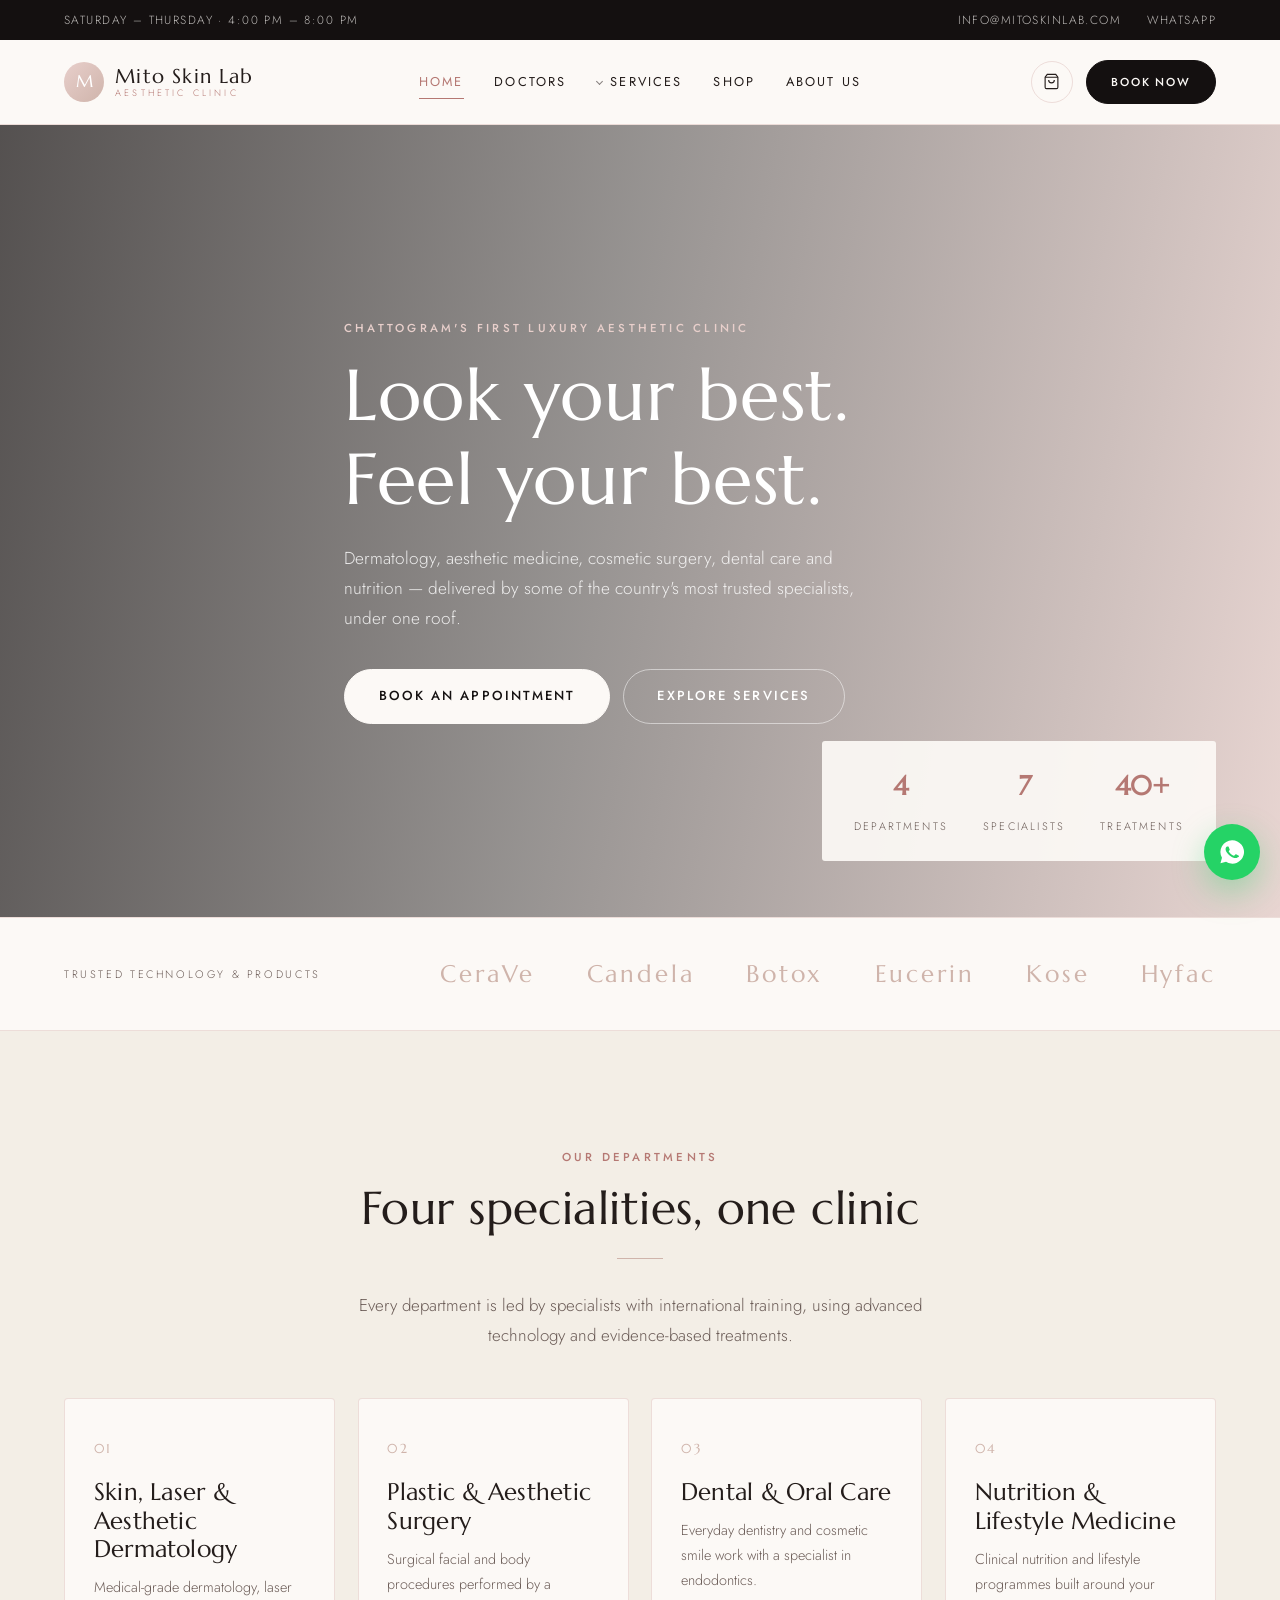
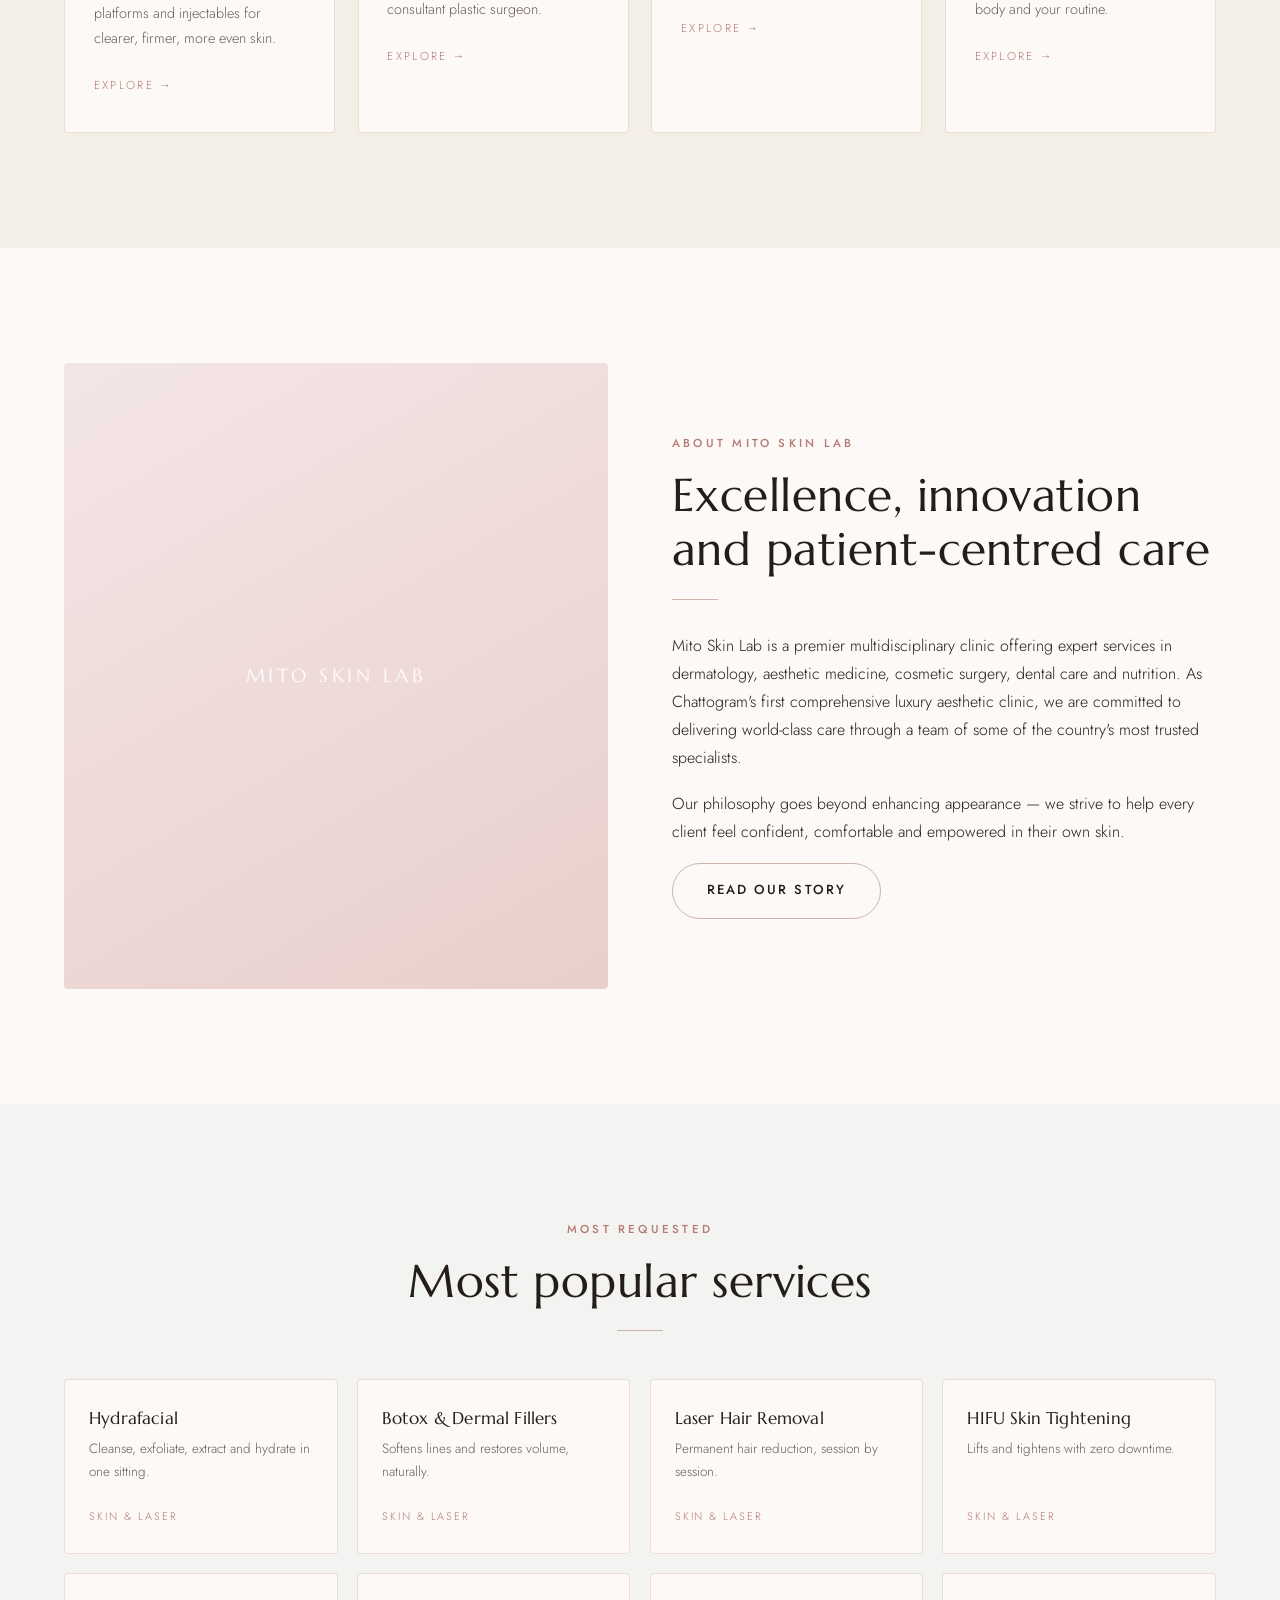
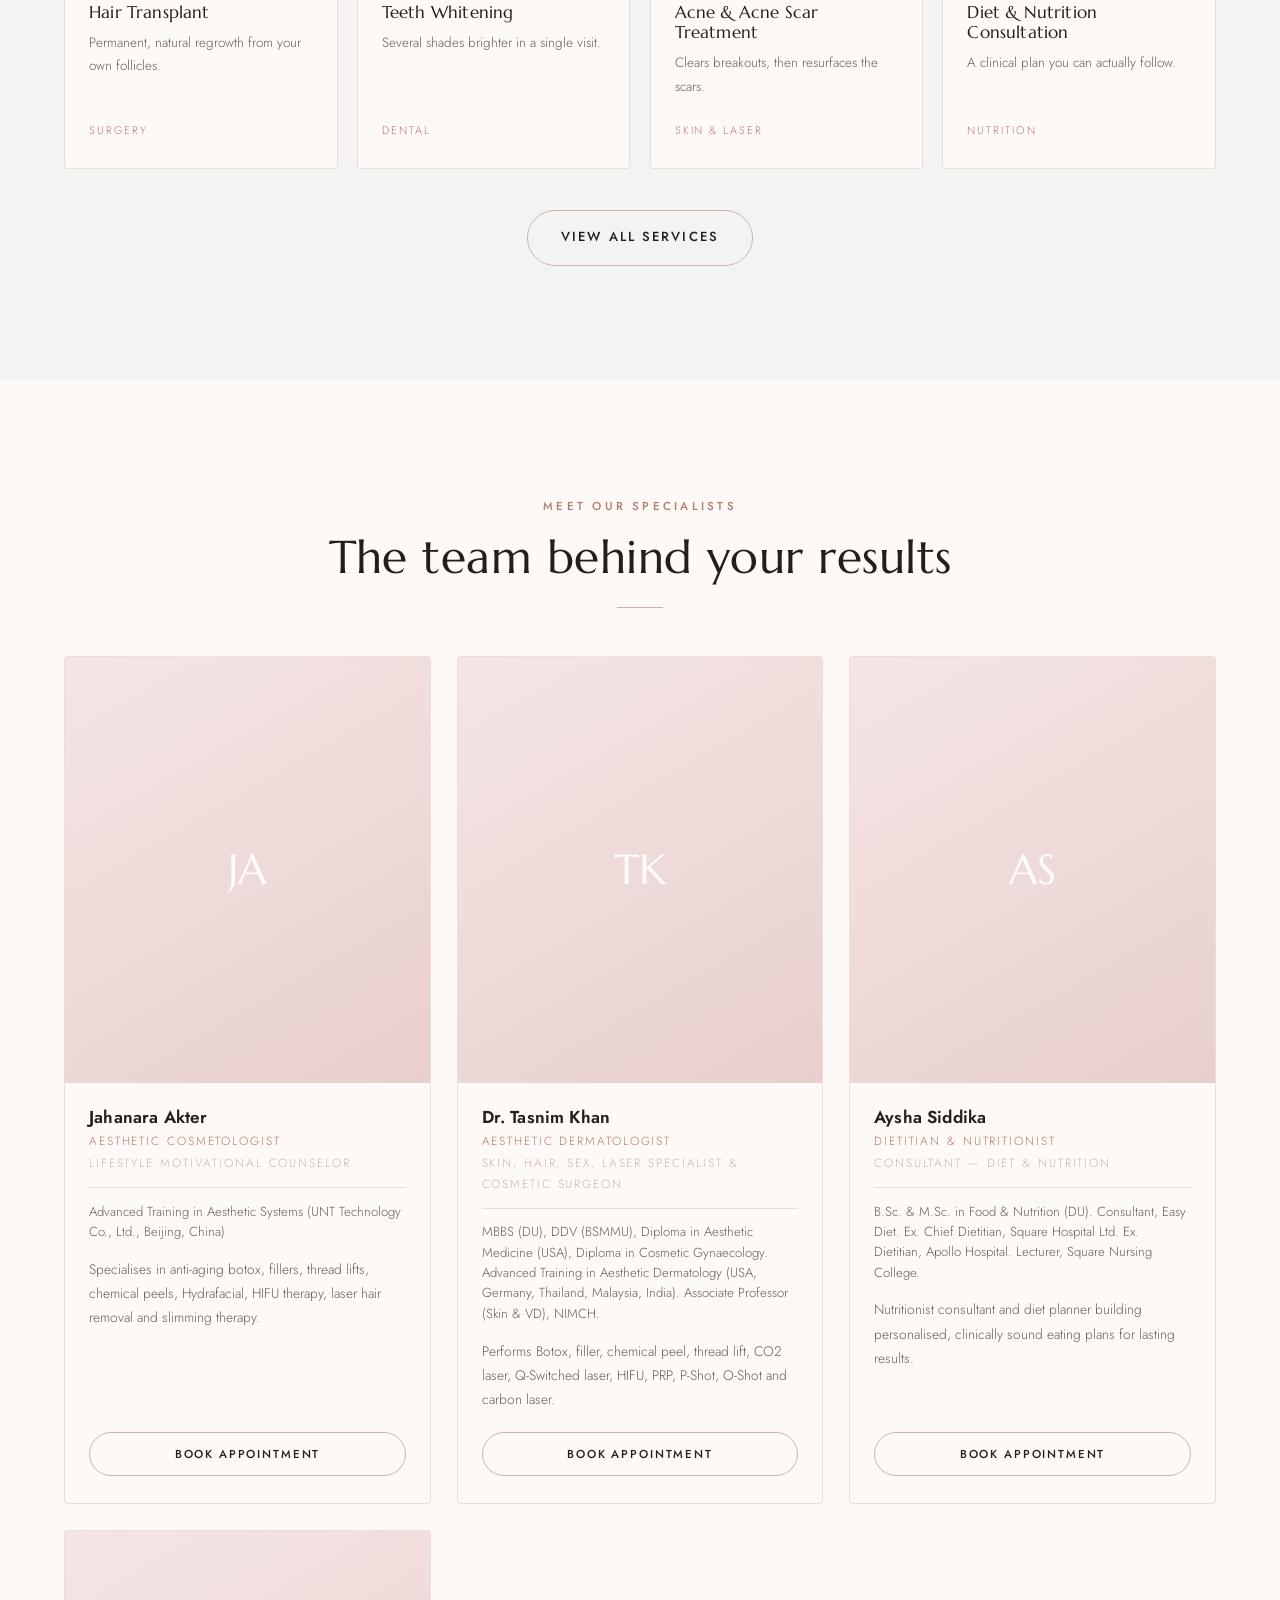
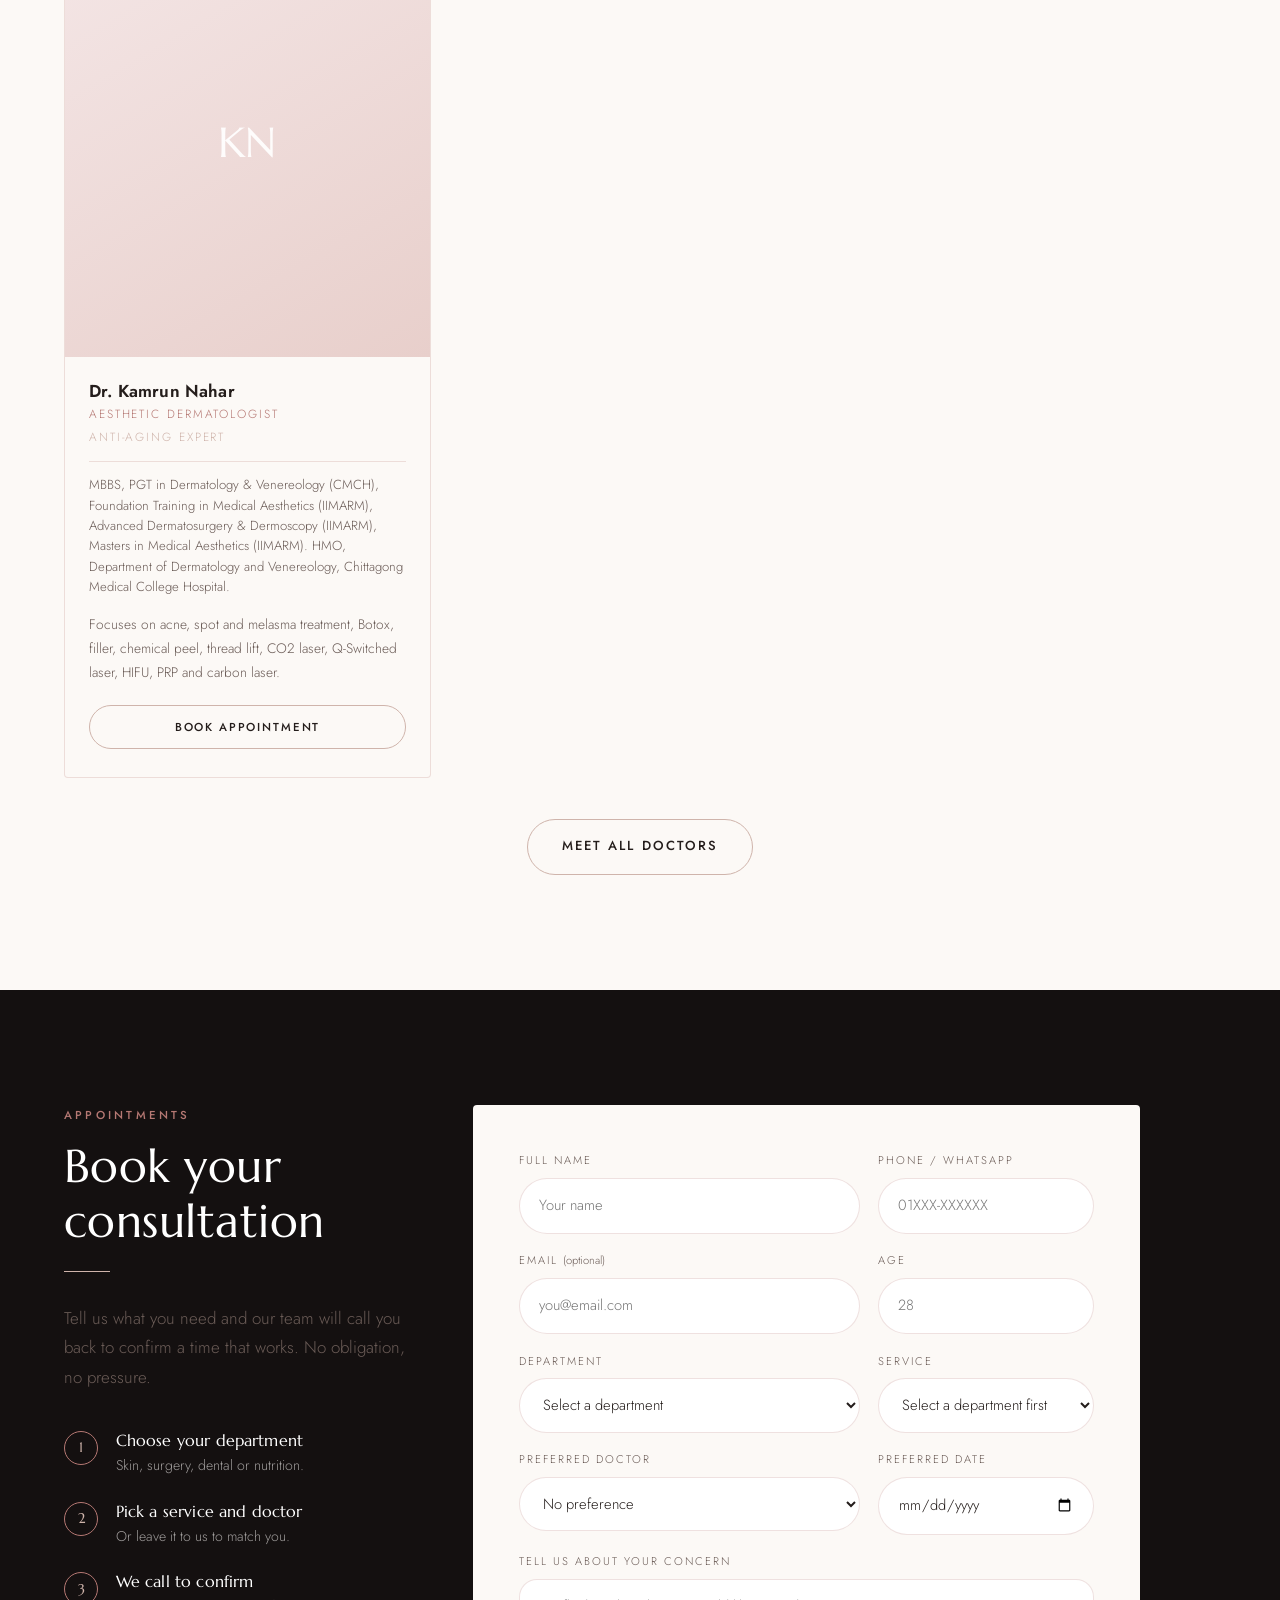
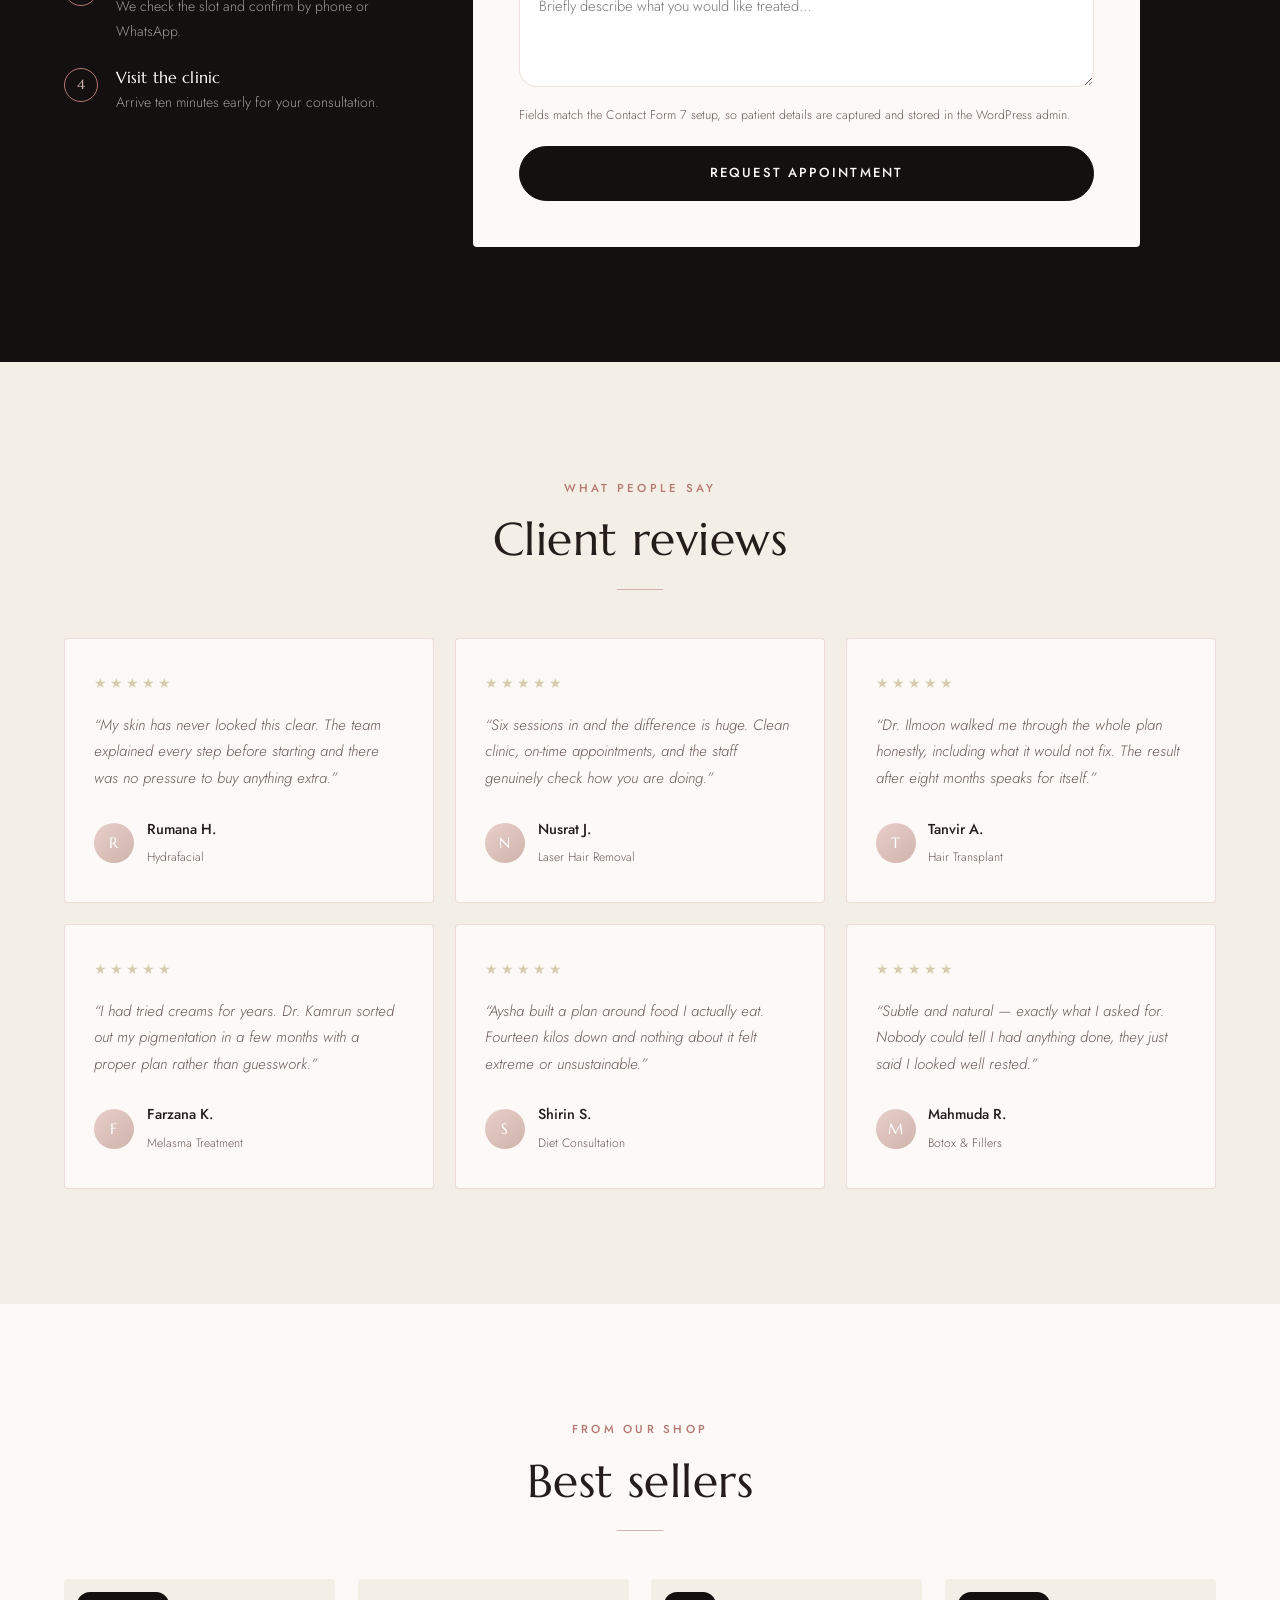
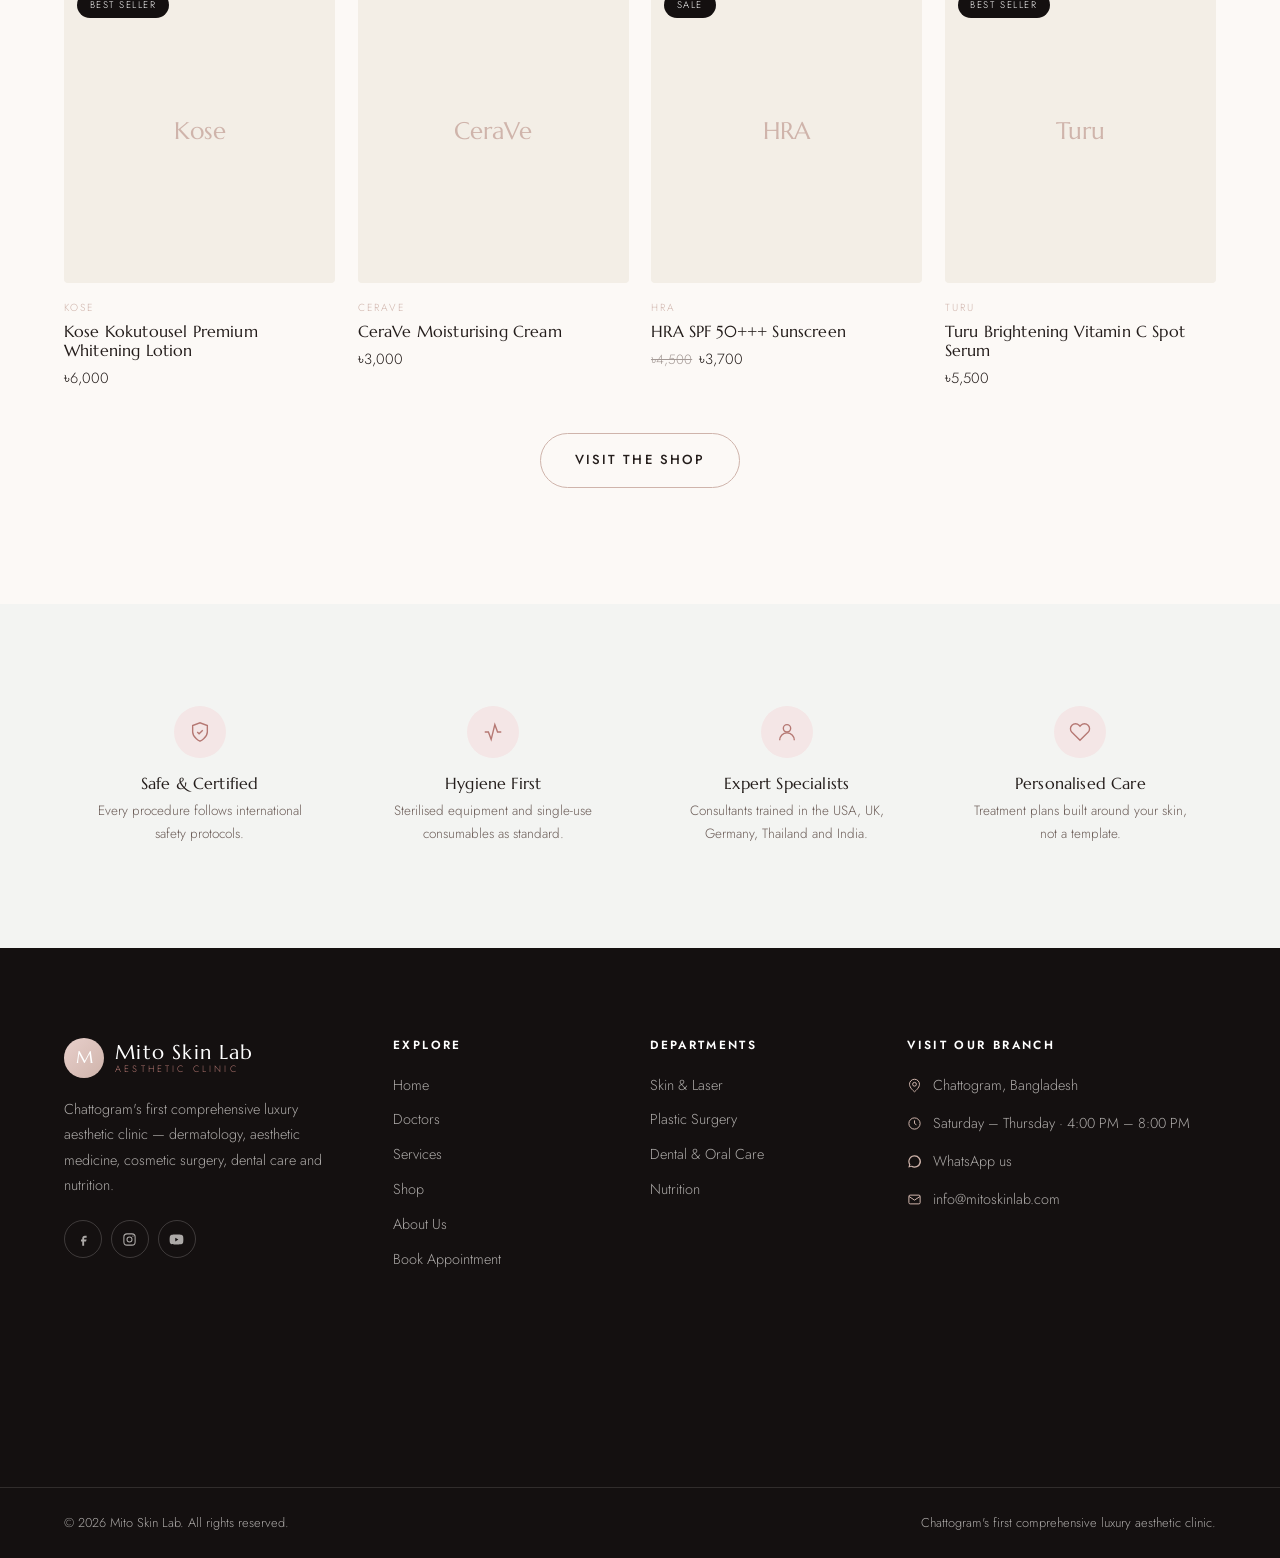
==== site/index.html @ efa404e9 "Initial commit: Mito Skin Lab project docs and front-end rebuild Client planning docs (design brief," ====
<!DOCTYPE html>
<html lang="en">
<head>
<meta charset="utf-8">
<meta name="viewport" content="width=device-width, initial-scale=1">
<title>Mito Skin Lab — Chattogram's First Luxury Aesthetic Clinic</title>
<meta name="description" content="Mito Skin Lab is Chattogram's first comprehensive luxury aesthetic clinic — dermatology, aesthetic medicine, cosmetic surgery, dental care and nutrition under one roof.">
<link rel="stylesheet" href="css/mito.css">
</head>
<body>

<!-- ===================== TOP BAR ===================== -->
<div class="topbar">
  <div class="wrap">
    <span data-hours>Saturday – Thursday · 4:00 PM – 8:00 PM</span>
    <div class="topbar__set">
      <a href="#" data-email>info@mitoskinlab.com</a>
      <a href="#" data-wa>WhatsApp</a>
    </div>
  </div>
</div>

<!-- ===================== HEADER =====================
     Feedback 4: centered menu, exactly 5 items,
     Home · Doctors · Services · Shop · About Us
================================================== -->
<header class="header">
  <div class="wrap header__inner">
    <a class="brand" href="index.html">
      <span class="brand__mark">M</span>
      <span class="brand__name">Mito Skin Lab<span class="brand__sub">Aesthetic Clinic</span></span>
    </a>

    <nav class="nav">
      <ul class="nav__list">
        <li class="nav__item nav__item--active"><a class="nav__link" href="index.html">Home</a></li>
        <li class="nav__item"><a class="nav__link" href="doctors.html">Doctors</a></li>
        <li class="nav__item nav__item--has-menu">
          <a class="nav__link" href="services.html">Services</a>
          <!-- Feedback 4: hover dropdown showing the 4 departments -->
          <div class="dropdown">
            <a href="services.html#skin">Skin, Laser &amp; Aesthetic Dermatology</a>
            <a href="services.html#surgery">Plastic &amp; Aesthetic Surgery</a>
            <a href="services.html#dental">Dental &amp; Oral Care</a>
            <a href="services.html#nutrition">Nutrition &amp; Lifestyle Medicine</a>
          </div>
        </li>
        <li class="nav__item"><a class="nav__link" href="shop.html">Shop</a></li>
        <li class="nav__item"><a class="nav__link" href="about.html">About Us</a></li>
      </ul>
    </nav>

    <div class="header__actions">
      <a class="icon-btn" href="shop.html" aria-label="Shop">
        <svg viewBox="0 0 24 24" fill="none" stroke="currentColor" stroke-width="1.6"><path d="M6 2 3 6v14a2 2 0 0 0 2 2h14a2 2 0 0 0 2-2V6l-3-4z"/><path d="M3 6h18M16 10a4 4 0 0 1-8 0"/></svg>
        <span class="icon-btn__count" data-cart-count style="display:none">0</span>
      </a>
      <a class="btn btn--sm header__cta" href="booking.html">Book Now</a>
      <button class="icon-btn burger" data-nav-open aria-label="Open menu">
        <svg viewBox="0 0 24 24" fill="none" stroke="currentColor" stroke-width="1.6"><path d="M3 6h18M3 12h18M3 18h18"/></svg>
      </button>
    </div>
  </div>
</header>

<!-- ===================== MOBILE NAV ===================== -->
<div class="mobile-nav" id="mobileNav" data-open="false">
  <div class="mobile-nav__head">
    <a class="brand" href="index.html"><span class="brand__mark">M</span><span class="brand__name">Mito Skin Lab</span></a>
    <button class="icon-btn" data-nav-close aria-label="Close menu">
      <svg viewBox="0 0 24 24" fill="none" stroke="currentColor" stroke-width="1.6"><path d="M18 6 6 18M6 6l12 12"/></svg>
    </button>
  </div>
  <ul class="mobile-nav__list">
    <li><a href="index.html">Home</a></li>
    <li><a href="doctors.html">Doctors</a></li>
    <li>
      <button class="mobile-nav__toggle">Services <span>+</span></button>
      <div class="mobile-nav__sub" data-open="false">
        <a href="services.html#skin">Skin, Laser &amp; Aesthetic Dermatology</a>
        <a href="services.html#surgery">Plastic &amp; Aesthetic Surgery</a>
        <a href="services.html#dental">Dental &amp; Oral Care</a>
        <a href="services.html#nutrition">Nutrition &amp; Lifestyle Medicine</a>
      </div>
    </li>
    <li><a href="shop.html">Shop</a></li>
    <li><a href="about.html">About Us</a></li>
  </ul>
  <div class="mobile-nav__foot">
    <a class="btn btn--block" href="booking.html">Book an Appointment</a>
    <a class="btn btn--ghost btn--block" href="#" data-wa>Chat on WhatsApp</a>
  </div>
</div>

<main>

  <!-- ============ HERO — video at the top (Feedback 2 & 4) ============ -->
  <section class="hero">
    <div class="hero__media">
      <!-- Drop the client's clinic video at assets/hero.mp4 (from the Drive link). -->
      <video autoplay muted loop playsinline poster="assets/hero-poster.jpg">
        <source src="assets/hero.mp4" type="video/mp4">
      </video>
    </div>
    <div class="wrap hero__inner">
      <p class="eyebrow">Chattogram's First Luxury Aesthetic Clinic</p>
      <h1>Look your best.<br>Feel your best.</h1>
      <p class="hero__lede">Dermatology, aesthetic medicine, cosmetic surgery, dental care and nutrition — delivered by some of the country's most trusted specialists, under one roof.</p>
      <div class="hero__cta">
        <a class="btn btn--light" href="booking.html">Book an Appointment</a>
        <a class="btn btn--ghost" href="services.html" style="color:#fff;border-color:rgba(255,255,255,.5)">Explore Services</a>
      </div>
    </div>
    <div class="hero__badge">
      <div><b>4</b><span>Departments</span></div>
      <div><b>7</b><span>Specialists</span></div>
      <div><b>40+</b><span>Treatments</span></div>
    </div>
  </section>

  <!-- ============ BRANDS — CeraVe, Candela, Botox (Feedback 4) ============ -->
  <section class="brands">
    <div class="wrap">
      <span class="brands__label">Trusted technology &amp; products</span>
      <div class="brands__list">
        <span>CeraVe</span><span>Candela</span><span>Botox</span>
        <span>Eucerin</span><span>Kose</span><span>Hyfac</span>
      </div>
    </div>
  </section>

  <!-- ============ DEPARTMENTS — placed high up (Feedback 2) ============ -->
  <section class="section bg-lace">
    <div class="wrap">
      <div class="center" style="margin-bottom:3rem">
        <p class="eyebrow">Our Departments</p>
        <h2>Four specialities, one clinic</h2>
        <hr class="rule">
        <p class="lede">Every department is led by specialists with international training, using advanced technology and evidence-based treatments.</p>
      </div>
      <div class="dept-grid" id="deptGrid"></div>
    </div>
  </section>

  <!-- ============ ABOUT PREVIEW ============ -->
  <section class="section">
    <div class="wrap about-split">
      <div class="about-figure reveal"><span>Mito Skin Lab</span></div>
      <div class="reveal">
        <p class="eyebrow">About Mito Skin Lab</p>
        <h2>Excellence, innovation and patient-centred care</h2>
        <hr class="rule">
        <p>Mito Skin Lab is a premier multidisciplinary clinic offering expert services in dermatology, aesthetic medicine, cosmetic surgery, dental care and nutrition. As Chattogram's first comprehensive luxury aesthetic clinic, we are committed to delivering world-class care through a team of some of the country's most trusted specialists.</p>
        <p>Our philosophy goes beyond enhancing appearance — we strive to help every client feel confident, comfortable and empowered in their own skin.</p>
        <a class="btn btn--ghost" href="about.html">Read Our Story</a>
      </div>
    </div>
  </section>

  <!-- ============ MOST POPULAR SERVICES (Feedback 2) ============ -->
  <section class="section bg-porcelain">
    <div class="wrap">
      <div class="center" style="margin-bottom:3rem">
        <p class="eyebrow">Most Requested</p>
        <h2>Most popular services</h2>
        <hr class="rule">
      </div>
      <div class="pop-grid" id="popGrid"></div>
      <div class="center" style="margin-top:2.6rem">
        <a class="btn btn--ghost" href="services.html">View All Services</a>
      </div>
    </div>
  </section>

  <!-- ============ DOCTORS — moved up, before the booking section (Feedback 2) ============ -->
  <section class="section">
    <div class="wrap">
      <div class="center" style="margin-bottom:3rem">
        <p class="eyebrow">Meet Our Specialists</p>
        <h2>The team behind your results</h2>
        <hr class="rule">
      </div>
      <div class="doc-grid" id="docGrid" data-limit="4"></div>
      <div class="center" style="margin-top:2.6rem">
        <a class="btn btn--ghost" href="doctors.html">Meet All Doctors</a>
      </div>
    </div>
  </section>

  <!-- ============ BOOKING — full-page, long section (Feedback 4) ============ -->
  <section class="section booking" id="book">
    <div class="wrap booking__grid">
      <div>
        <p class="eyebrow">Appointments</p>
        <h2>Book your consultation</h2>
        <hr class="rule">
        <p class="lede">Tell us what you need and our team will call you back to confirm a time that works. No obligation, no pressure.</p>
        <div class="booking__steps">
          <div class="booking__step"><b>1</b><div><h4>Choose your department</h4><p>Skin, surgery, dental or nutrition.</p></div></div>
          <div class="booking__step"><b>2</b><div><h4>Pick a service and doctor</h4><p>Or leave it to us to match you.</p></div></div>
          <div class="booking__step"><b>3</b><div><h4>We call to confirm</h4><p>We check the slot and confirm by phone or WhatsApp.</p></div></div>
          <div class="booking__step"><b>4</b><div><h4>Visit the clinic</h4><p>Arrive ten minutes early for your consultation.</p></div></div>
        </div>
      </div>

      <div class="form-card">
        <form id="bookingForm" novalidate>
          <div class="form-grid">
            <div class="field"><label for="bkName">Full name</label><input id="bkName" name="your-name" type="text" required placeholder="Your name"></div>
            <div class="field"><label for="bkPhone">Phone / WhatsApp</label><input id="bkPhone" name="your-phone" type="tel" required placeholder="01XXX-XXXXXX"></div>
            <div class="field"><label for="bkEmail">Email <span style="text-transform:none;letter-spacing:0">(optional)</span></label><input id="bkEmail" name="your-email" type="email" placeholder="you@email.com"></div>
            <div class="field"><label for="bkAge">Age</label><input id="bkAge" name="your-age" type="number" min="1" max="120" placeholder="28"></div>
            <div class="field"><label for="bkDept">Department</label><select id="bkDept" name="department" required></select></div>
            <div class="field"><label for="bkService">Service</label><select id="bkService" name="service"><option value="">Select a department first</option></select></div>
            <div class="field"><label for="bkDoctor">Preferred doctor</label><select id="bkDoctor" name="doctor"></select></div>
            <div class="field"><label for="bkDate">Preferred date</label><input id="bkDate" name="preferred-date" type="date"></div>
            <div class="field field--full"><label for="bkMsg">Tell us about your concern</label><textarea id="bkMsg" name="your-message" placeholder="Briefly describe what you would like treated…"></textarea></div>
          </div>
          <p class="form-note">Fields match the Contact Form 7 setup, so patient details are captured and stored in the WordPress admin.</p>
          <button class="btn btn--block" type="submit" style="margin-top:1.2rem">Request Appointment</button>
          <div class="form-ok" id="bookingOk" hidden></div>
        </form>
      </div>
    </div>
  </section>

  <!-- ============ CLIENT REVIEWS — renamed from Success Stories (Feedback 2) ============ -->
  <section class="section bg-lace">
    <div class="wrap">
      <div class="center" style="margin-bottom:3rem">
        <p class="eyebrow">What People Say</p>
        <h2>Client reviews</h2>
        <hr class="rule">
      </div>
      <div class="rev-grid" id="revGrid" data-limit="6"></div>
    </div>
  </section>

  <!-- ============ BEST SELLERS ============ -->
  <section class="section">
    <div class="wrap">
      <div class="center" style="margin-bottom:3rem">
        <p class="eyebrow">From Our Shop</p>
        <h2>Best sellers</h2>
        <hr class="rule">
      </div>
      <div class="prod-grid">
        <article class="prod-card reveal">
          <a class="prod-card__media" href="product.html?id=kose-whitening"><span class="prod-card__tag">Best seller</span><div class="prod-card__ph">Kose</div></a>
          <p class="prod-card__brand">Kose</p><h4><a href="product.html?id=kose-whitening">Kose Kokutousel Premium Whitening Lotion</a></h4>
          <div class="prod-card__price">৳6,000</div>
        </article>
        <article class="prod-card reveal">
          <a class="prod-card__media" href="product.html?id=cerave-cream"><div class="prod-card__ph">CeraVe</div></a>
          <p class="prod-card__brand">CeraVe</p><h4><a href="product.html?id=cerave-cream">CeraVe Moisturising Cream</a></h4>
          <div class="prod-card__price">৳3,000</div>
        </article>
        <article class="prod-card reveal">
          <a class="prod-card__media" href="product.html?id=hra-spf"><span class="prod-card__tag">Sale</span><div class="prod-card__ph">HRA</div></a>
          <p class="prod-card__brand">HRA</p><h4><a href="product.html?id=hra-spf">HRA SPF 50+++ Sunscreen</a></h4>
          <div class="prod-card__price"><s>৳4,500</s>৳3,700</div>
        </article>
        <article class="prod-card reveal">
          <a class="prod-card__media" href="product.html?id=turu-vitc"><span class="prod-card__tag">Best seller</span><div class="prod-card__ph">Turu</div></a>
          <p class="prod-card__brand">Turu</p><h4><a href="product.html?id=turu-vitc">Turu Brightening Vitamin C Spot Serum</a></h4>
          <div class="prod-card__price">৳5,500</div>
        </article>
      </div>
      <div class="center" style="margin-top:2.6rem"><a class="btn btn--ghost" href="shop.html">Visit the Shop</a></div>
    </div>
  </section>

  <!-- ============ ASSURANCES — moved to the very bottom (Feedback 2) ============ -->
  <section class="section section--tight bg-porcelain">
    <div class="wrap">
      <div class="assure-grid">
        <div class="assure reveal">
          <div class="assure__ico"><svg viewBox="0 0 24 24" fill="none" stroke="currentColor" stroke-width="1.5"><path d="M12 22s8-4 8-10V5l-8-3-8 3v7c0 6 8 10 8 10z"/><path d="m9 12 2 2 4-4"/></svg></div>
          <h4>Safe &amp; Certified</h4><p>Every procedure follows international safety protocols.</p>
        </div>
        <div class="assure reveal">
          <div class="assure__ico"><svg viewBox="0 0 24 24" fill="none" stroke="currentColor" stroke-width="1.5"><path d="M3 12h4l3 8 4-16 3 8h4"/></svg></div>
          <h4>Hygiene First</h4><p>Sterilised equipment and single-use consumables as standard.</p>
        </div>
        <div class="assure reveal">
          <div class="assure__ico"><svg viewBox="0 0 24 24" fill="none" stroke="currentColor" stroke-width="1.5"><circle cx="12" cy="8" r="4"/><path d="M4 21a8 8 0 0 1 16 0"/></svg></div>
          <h4>Expert Specialists</h4><p>Consultants trained in the USA, UK, Germany, Thailand and India.</p>
        </div>
        <div class="assure reveal">
          <div class="assure__ico"><svg viewBox="0 0 24 24" fill="none" stroke="currentColor" stroke-width="1.5"><path d="M20.8 4.6a5.5 5.5 0 0 0-7.8 0L12 5.7l-1-1.1a5.5 5.5 0 0 0-7.8 7.8l1.1 1L12 21l7.7-7.6 1.1-1a5.5 5.5 0 0 0 0-7.8z"/></svg></div>
          <h4>Personalised Care</h4><p>Treatment plans built around your skin, not a template.</p>
        </div>
      </div>
    </div>
  </section>

</main>

<!-- ===================== FOOTER =====================
     Feedback 2: Google Maps, branch info and WhatsApp in the footer.
     No Contact Us page. Feedback 3: use Mito Logo Png-05 here.
================================================== -->
<footer class="footer">
  <div class="wrap footer__grid">
    <div class="footer__brand">
      <a class="brand" href="index.html">
        <span class="brand__mark">M</span>
        <span class="brand__name">Mito Skin Lab<span class="brand__sub">Aesthetic Clinic</span></span>
      </a>
      <p>Chattogram's first comprehensive luxury aesthetic clinic — dermatology, aesthetic medicine, cosmetic surgery, dental care and nutrition.</p>
      <div class="footer__social">
        <a href="#" data-facebook aria-label="Facebook"><svg viewBox="0 0 24 24" fill="currentColor"><path d="M14 9h3V6h-3c-2.2 0-4 1.8-4 4v2H8v3h2v7h3v-7h3l1-3h-4v-2c0-.6.4-1 1-1z"/></svg></a>
        <a href="#" aria-label="Instagram"><svg viewBox="0 0 24 24" fill="none" stroke="currentColor" stroke-width="1.7"><rect x="3" y="3" width="18" height="18" rx="5"/><circle cx="12" cy="12" r="4"/><circle cx="17.5" cy="6.5" r="1" fill="currentColor" stroke="none"/></svg></a>
        <a href="#" aria-label="YouTube"><svg viewBox="0 0 24 24" fill="currentColor"><path d="M23 12s0-3.6-.5-5.3a2.8 2.8 0 0 0-2-2C18.8 4 12 4 12 4s-6.8 0-8.5.7a2.8 2.8 0 0 0-2 2C1 8.4 1 12 1 12s0 3.6.5 5.3a2.8 2.8 0 0 0 2 2C5.2 20 12 20 12 20s6.8 0 8.5-.7a2.8 2.8 0 0 0 2-2C23 15.6 23 12 23 12zM10 15V9l5 3z"/></svg></a>
      </div>
    </div>

    <div>
      <h4>Explore</h4>
      <ul class="footer__links">
        <li><a href="index.html">Home</a></li>
        <li><a href="doctors.html">Doctors</a></li>
        <li><a href="services.html">Services</a></li>
        <li><a href="shop.html">Shop</a></li>
        <li><a href="about.html">About Us</a></li>
        <li><a href="booking.html">Book Appointment</a></li>
      </ul>
    </div>

    <div>
      <h4>Departments</h4>
      <ul class="footer__links">
        <li><a href="services.html#skin">Skin &amp; Laser</a></li>
        <li><a href="services.html#surgery">Plastic Surgery</a></li>
        <li><a href="services.html#dental">Dental &amp; Oral Care</a></li>
        <li><a href="services.html#nutrition">Nutrition</a></li>
      </ul>
    </div>

    <div>
      <h4>Visit Our Branch</h4>
      <ul class="footer__contact">
        <li><svg viewBox="0 0 24 24" fill="none" stroke="currentColor" stroke-width="1.6"><path d="M20 10c0 6-8 12-8 12s-8-6-8-12a8 8 0 0 1 16 0z"/><circle cx="12" cy="10" r="3"/></svg><span data-address>Chattogram, Bangladesh</span></li>
        <li><svg viewBox="0 0 24 24" fill="none" stroke="currentColor" stroke-width="1.6"><circle cx="12" cy="12" r="9"/><path d="M12 7v5l3 2"/></svg><span data-hours>Saturday – Thursday · 4:00 PM – 8:00 PM</span></li>
        <li><svg viewBox="0 0 24 24" fill="currentColor"><path d="M12 2a10 10 0 0 0-8.6 15l-1.3 4.7 4.8-1.3A10 10 0 1 0 12 2zm0 18a8 8 0 0 1-4.1-1.1l-.3-.2-2.9.8.8-2.8-.2-.3A8 8 0 1 1 12 20z"/></svg><a href="#" data-wa>WhatsApp us</a></li>
        <li><svg viewBox="0 0 24 24" fill="none" stroke="currentColor" stroke-width="1.6"><rect x="3" y="5" width="18" height="14" rx="2"/><path d="m3 7 9 6 9-6"/></svg><a href="#" data-email>info@mitoskinlab.com</a></li>
      </ul>
      <iframe class="footer__map" title="Mito Skin Lab location"
        src="https://www.google.com/maps?q=Chattogram,Bangladesh&output=embed"
        loading="lazy" referrerpolicy="no-referrer-when-downgrade"></iframe>
    </div>
  </div>
  <div class="wrap footer__bar">
    <span>© 2026 Mito Skin Lab. All rights reserved.</span>
    <span>Chattogram's first comprehensive luxury aesthetic clinic.</span>
  </div>
</footer>

<!-- Floating WhatsApp (Feedback 2) -->
<a class="wa-float" href="#" data-wa aria-label="Chat on WhatsApp">
  <svg viewBox="0 0 24 24" fill="currentColor"><path d="M12 2a10 10 0 0 0-8.6 15l-1.3 4.7 4.8-1.3A10 10 0 1 0 12 2zm5.2 14c-.2.6-1.2 1.2-1.7 1.2-.5.1-1 .1-3.3-.8-2.8-1.1-4.5-3.9-4.7-4.1-.1-.2-1-1.4-1-2.6s.6-1.8.9-2.1c.2-.2.5-.3.7-.3h.5c.2 0 .4 0 .6.5l.8 2c.1.2.1.4 0 .5l-.3.4-.3.3c-.1.1-.3.3-.1.6.2.3.8 1.3 1.7 2.1 1.2 1 2.1 1.3 2.4 1.5.3.1.5.1.6-.1l.9-1c.2-.2.4-.2.6-.1l2 .9c.2.1.4.2.4.3.1.1.1.6-.1 1.2z"/></svg>
</a>

<script src="js/data.js"></script>
<script src="js/mito.js"></script>
</body>
</html>
---- site/css/mito.css ----
/* ==========================================================================
   Mito Skin Lab — Pastel Aristocracy (Pink & White Edition)
   Palette source: "Website design" tab.
   NOTE: two hex codes in the doc were malformed and have been corrected:
     Dusty Mauve  #cB57873 (7 chars, invalid) -> #B57873
     Chantilly    #CFEAM   (not hex)          -> #FCF9F6
   Confirm both with the client, then change only the two vars below.
   ========================================================================== */

@import url('https://fonts.googleapis.com/css2?family=Marcellus&family=Jost:wght@300;400;500;600&display=swap');

:root {
  /* --- Blush & rose tones --- */
  --powder-blush: #F4E6E6;
  --antique-rose: #CFB4AB;
  --dusty-mauve:  #B57873;
  --tea-rose:     #E8CFCB;

  /* --- Creamy whites --- */
  --chantilly:    #FCF9F6;
  --vintage-lace: #F3EEE6;
  --oat-silk:     #D7CCAE;
  --porcelain:    #F3F4F2;

  /* --- Ink & premium accents (Feedback 4: premium black tone) --- */
  --ink:        #241D1B;
  --ink-soft:   #6B5C57;
  --premium:    #141010;
  --hairline:   rgba(181,120,115,.22);

  /* --- Type --- */
  --font-display: 'Marcellus', 'Cormorant Garamond', Georgia, serif;
  --font-body:    'Jost', 'Helvetica Neue', Arial, sans-serif;

  /* --- Rhythm --- */
  --pad-section: clamp(64px, 9vw, 128px);
  --gutter: clamp(20px, 5vw, 64px);
  --maxw: 1280px;
  --radius: 999px;         /* Feedback 4: rounder / circular */
  --radius-card: 4px;
  --ease: cubic-bezier(.22,.61,.36,1);
}

/* ---------- reset ---------- */
*, *::before, *::after { box-sizing: border-box; }
html { -webkit-text-size-adjust: 100%; scroll-behavior: smooth; }
body {
  margin: 0;
  font-family: var(--font-body);
  font-weight: 300;
  font-size: 16px;
  line-height: 1.75;
  color: var(--ink);
  background: var(--chantilly);
  overflow-x: hidden;
}
img, video { max-width: 100%; display: block; }
a { color: inherit; text-decoration: none; }
button { font: inherit; cursor: pointer; }
ul { margin: 0; padding: 0; list-style: none; }

h1, h2, h3, h4 {
  font-family: var(--font-display);
  font-weight: 400;
  line-height: 1.18;
  letter-spacing: .01em;
  margin: 0;
}
h1 { font-size: clamp(2.4rem, 5.6vw, 4.6rem); }
h2 { font-size: clamp(1.9rem, 3.6vw, 3.1rem); }
h3 { font-size: clamp(1.2rem, 1.9vw, 1.6rem); }
p  { margin: 0 0 1.1em; }

/* ---------- layout helpers ---------- */
.wrap { width: 100%; max-width: var(--maxw); margin-inline: auto; padding-inline: var(--gutter); }
.section { padding-block: var(--pad-section); }
.section--tight { padding-block: clamp(44px, 6vw, 84px); }
.bg-lace { background: var(--vintage-lace); }
.bg-blush { background: var(--powder-blush); }
.bg-porcelain { background: var(--porcelain); }
.bg-premium { background: var(--premium); color: var(--chantilly); }
.center { text-align: center; }

.eyebrow {
  font-size: .72rem;
  letter-spacing: .28em;
  text-transform: uppercase;
  color: var(--dusty-mauve);
  font-weight: 500;
  margin: 0 0 .9rem;
}
.bg-premium .eyebrow { color: var(--antique-rose); }

.lede { font-size: 1.06rem; color: var(--ink-soft); max-width: 62ch; }
.center .lede { margin-inline: auto; }
.bg-premium .lede { color: rgba(252,249,246,.7); }

.rule { width: 46px; height: 1px; background: var(--antique-rose); border: 0; margin: 1.4rem 0 2rem; }
.center .rule { margin-inline: auto; }

/* ---------- buttons (pill / premium black per Feedback 4) ---------- */
.btn {
  display: inline-flex; align-items: center; justify-content: center; gap: .55rem;
  padding: .95rem 2.1rem;
  border-radius: var(--radius);
  border: 1px solid var(--premium);
  background: var(--premium);
  color: var(--chantilly);
  font-size: .82rem; font-weight: 500;
  letter-spacing: .16em; text-transform: uppercase;
  transition: background .35s var(--ease), color .35s var(--ease), border-color .35s var(--ease), transform .35s var(--ease);
}
.btn:hover { background: var(--dusty-mauve); border-color: var(--dusty-mauve); transform: translateY(-2px); }
.btn--ghost { background: transparent; color: var(--ink); border-color: var(--antique-rose); }
.btn--ghost:hover { background: var(--premium); color: var(--chantilly); border-color: var(--premium); }
.btn--light { background: var(--chantilly); color: var(--premium); border-color: var(--chantilly); }
.btn--light:hover { background: var(--dusty-mauve); border-color: var(--dusty-mauve); color: #fff; }
.btn--sm { padding: .7rem 1.5rem; font-size: .72rem; }
.btn--block { width: 100%; }

/* ==========================================================================
   HEADER — centered, exactly 5 items (Feedback 4)
   Home · Doctors · Services · Shop · About Us
   ========================================================================== */
.topbar {
  background: var(--premium); color: rgba(252,249,246,.72);
  font-size: .74rem; letter-spacing: .12em; text-transform: uppercase;
}
.topbar .wrap { display: flex; justify-content: space-between; align-items: center; gap: 1rem; min-height: 40px; }
.topbar a:hover { color: #fff; }
.topbar__set { display: flex; gap: 1.6rem; }

.header {
  position: sticky; top: 0; z-index: 90;
  background: rgba(252,249,246,.94);
  backdrop-filter: blur(12px);
  border-bottom: 1px solid var(--hairline);
}
.header__inner {
  display: grid;
  grid-template-columns: 1fr auto 1fr;   /* centered nav */
  align-items: center;
  gap: 1rem;
  min-height: 84px;
}
.brand { display: flex; align-items: center; gap: .7rem; justify-self: start; }
.brand__mark {
  width: 40px; height: 40px; border-radius: 50%;
  background: linear-gradient(135deg, var(--tea-rose), var(--antique-rose));
  display: grid; place-items: center;
  font-family: var(--font-display); font-size: 1.05rem; color: #fff;
}
.brand__name { font-family: var(--font-display); font-size: 1.24rem; letter-spacing: .06em; line-height: 1.1; }
.brand__sub { display: block; font-size: .58rem; letter-spacing: .34em; text-transform: uppercase; color: var(--dusty-mauve); font-family: var(--font-body); }

.nav { justify-self: center; }
.nav__list { display: flex; align-items: center; gap: clamp(1.1rem, 2.4vw, 2.4rem); }
.nav__link {
  position: relative;
  font-size: .8rem; font-weight: 400;
  letter-spacing: .17em; text-transform: uppercase;
  padding: .6rem 0; display: inline-block; white-space: nowrap;
}
.nav__link::after {
  content: ''; position: absolute; left: 0; bottom: .25rem;
  width: 0; height: 1px; background: var(--dusty-mauve);
  transition: width .35s var(--ease);
}
.nav__link:hover::after, .nav__item--active > .nav__link::after { width: 100%; }
.nav__item--active > .nav__link { color: var(--dusty-mauve); }

/* Services hover dropdown — 4 departments (Feedback 4) */
.nav__item--has-menu > .nav__link::before {
  content: ''; display: inline-block; width: 5px; height: 5px; margin-right: .5rem;
  border-right: 1px solid currentColor; border-bottom: 1px solid currentColor;
  transform: translateY(-2px) rotate(45deg); opacity: .55;
}
.dropdown {
  position: absolute; top: 100%; left: 50%; transform: translate(-50%, 10px);
  min-width: 320px; padding: .7rem;
  background: var(--chantilly);
  border: 1px solid var(--hairline);
  box-shadow: 0 24px 60px rgba(36,29,27,.13);
  opacity: 0; visibility: hidden; pointer-events: none;
  transition: opacity .3s var(--ease), transform .3s var(--ease), visibility .3s;
}
.nav__item--has-menu { position: relative; }
.nav__item--has-menu:hover .dropdown,
.nav__item--has-menu:focus-within .dropdown {
  opacity: 1; visibility: visible; pointer-events: auto; transform: translate(-50%, 0);
}
.dropdown a {
  display: block; padding: .78rem 1.1rem;
  font-size: .84rem; letter-spacing: .03em;
  border-radius: 2px;
  transition: background .25s var(--ease), color .25s var(--ease), padding-left .25s var(--ease);
}
.dropdown a:hover { background: var(--powder-blush); color: var(--dusty-mauve); padding-left: 1.5rem; }

.header__actions { display: flex; align-items: center; gap: .55rem; justify-self: end; }
.icon-btn {
  width: 42px; height: 42px; border-radius: 50%;
  border: 1px solid var(--hairline); background: transparent;
  display: grid; place-items: center; color: var(--ink);
  transition: background .3s var(--ease), color .3s var(--ease), border-color .3s var(--ease);
}
.icon-btn:hover { background: var(--premium); color: #fff; border-color: var(--premium); }
.icon-btn svg { width: 17px; height: 17px; }
.icon-btn__count {
  position: absolute; transform: translate(14px, -14px);
  min-width: 17px; height: 17px; padding: 0 4px;
  border-radius: 999px; background: var(--dusty-mauve); color: #fff;
  font-size: .62rem; line-height: 17px; text-align: center;
}
.header__cta { margin-left: .3rem; }
.burger { display: none; }

/* ---------- mobile nav ---------- */
.mobile-nav {
  position: fixed; inset: 0; z-index: 120;
  background: var(--chantilly);
  padding: 1.4rem var(--gutter) 2.4rem;
  transform: translateX(100%);
  transition: transform .42s var(--ease);
  overflow-y: auto;
}
.mobile-nav[data-open="true"] { transform: none; }
.mobile-nav__head { display: flex; justify-content: space-between; align-items: center; margin-bottom: 1.6rem; }
.mobile-nav__list > li { border-bottom: 1px solid var(--hairline); }
.mobile-nav__list > li > a,
.mobile-nav__toggle {
  display: flex; justify-content: space-between; align-items: center; width: 100%;
  padding: 1.15rem 0; background: none; border: 0; text-align: left;
  font-family: var(--font-display); font-size: 1.22rem; color: var(--ink);
}
.mobile-nav__sub { max-height: 0; overflow: hidden; transition: max-height .4s var(--ease); }
.mobile-nav__sub[data-open="true"] { max-height: 320px; }
.mobile-nav__sub a { display: block; padding: .62rem 0 .62rem 1rem; font-size: .92rem; color: var(--ink-soft); }
.mobile-nav__foot { margin-top: 2rem; display: grid; gap: .8rem; }

/* ==========================================================================
   HERO — video at top of landing page (Feedback 2 & 4)
   ========================================================================== */
.hero { position: relative; min-height: clamp(560px, 88vh, 880px); display: grid; align-items: center; overflow: hidden; }
.hero__media { position: absolute; inset: 0; }
.hero__media video, .hero__media img { width: 100%; height: 100%; object-fit: cover; }
.hero__media::after {
  content: ''; position: absolute; inset: 0;
  background: linear-gradient(100deg, rgba(20,16,16,.72) 0%, rgba(20,16,16,.44) 46%, rgba(181,120,115,.28) 100%);
}
.hero__inner { position: relative; z-index: 2; color: #fff; max-width: 720px; padding-block: clamp(70px, 12vw, 120px); }
.hero h1 { color: #fff; margin-bottom: 1.3rem; }
.hero .eyebrow { color: var(--tea-rose); }
.hero__lede { color: rgba(255,255,255,.84); font-size: 1.08rem; max-width: 52ch; margin-bottom: 2.2rem; }
.hero__cta { display: flex; flex-wrap: wrap; gap: .8rem; }
.hero__badge {
  position: absolute; right: var(--gutter); bottom: clamp(28px, 5vw, 56px); z-index: 2;
  display: flex; gap: 2.2rem; padding: 1.4rem 2rem;
  background: rgba(252,249,246,.93); border-radius: 3px;
}
.hero__badge div { text-align: center; }
.hero__badge b { display: block; font-family: var(--font-display); font-size: 1.7rem; color: var(--dusty-mauve); }
.hero__badge span { font-size: .68rem; letter-spacing: .2em; text-transform: uppercase; color: var(--ink-soft); }

/* ---------- brand strip: CeraVe, Candela, Botox (Feedback 4) ---------- */
.brands { border-block: 1px solid var(--hairline); background: var(--chantilly); }
.brands .wrap { display: flex; align-items: center; justify-content: space-between; gap: 2rem; flex-wrap: wrap; padding-block: 2.2rem; }
.brands__label { font-size: .68rem; letter-spacing: .24em; text-transform: uppercase; color: var(--ink-soft); }
.brands__list { display: flex; align-items: center; gap: clamp(1.6rem, 4vw, 3.6rem); flex-wrap: wrap; }
.brands__list span {
  font-family: var(--font-display); font-size: clamp(1.05rem, 2vw, 1.5rem);
  letter-spacing: .12em; color: var(--antique-rose);
  transition: color .35s var(--ease);
}
.brands__list span:hover { color: var(--dusty-mauve); }

/* ==========================================================================
   DEPARTMENTS — high on the page (Feedback 2)
   ========================================================================== */
.dept-grid { display: grid; grid-template-columns: repeat(auto-fit, minmax(250px, 1fr)); gap: 1.4rem; }
.dept-card {
  position: relative; display: block;
  padding: 2.4rem 1.8rem 2.1rem;
  background: var(--chantilly);
  border: 1px solid var(--hairline);
  border-radius: var(--radius-card);
  transition: transform .4s var(--ease), box-shadow .4s var(--ease), background .4s var(--ease);
}
.dept-card:hover { transform: translateY(-6px); box-shadow: 0 26px 54px rgba(36,29,27,.11); background: #fff; }
.dept-card__num {
  font-family: var(--font-display); font-size: .82rem;
  color: var(--antique-rose); letter-spacing: .2em; display: block; margin-bottom: 1.1rem;
}
.dept-card h3 { margin-bottom: .7rem; }
.dept-card p { font-size: .9rem; color: var(--ink-soft); margin-bottom: 1.2rem; }
.dept-card__link { font-size: .72rem; letter-spacing: .2em; text-transform: uppercase; color: var(--dusty-mauve); }
.dept-card__link::after { content: ' →'; }

/* ==========================================================================
   POPULAR SERVICES (Feedback 2: highlight most popular)
   ========================================================================== */
.pop-grid { display: grid; grid-template-columns: repeat(auto-fill, minmax(258px, 1fr)); gap: 1.2rem; }
.pop-card {
  display: flex; flex-direction: column; gap: .55rem;
  padding: 1.7rem 1.5rem;
  background: var(--chantilly); border: 1px solid var(--hairline); border-radius: var(--radius-card);
  transition: background .35s var(--ease), transform .35s var(--ease);
}
.pop-card:hover { background: var(--powder-blush); transform: translateY(-4px); }
.pop-card h4 { font-family: var(--font-display); font-size: 1.08rem; margin: 0; }
.pop-card p { font-size: .84rem; color: var(--ink-soft); margin: 0; }
.pop-card__meta { margin-top: auto; padding-top: .9rem; font-size: .68rem; letter-spacing: .18em; text-transform: uppercase; color: var(--dusty-mauve); }

/* ==========================================================================
   SERVICES PAGE — department tabs, then nested category tabs (Feedback 4)
   Service names + short description only. No prices.
   ========================================================================== */
.tabs { display: flex; flex-wrap: wrap; gap: .6rem; justify-content: center; margin-bottom: 2.6rem; }
.tab {
  padding: .8rem 1.7rem; border-radius: var(--radius);
  border: 1px solid var(--hairline); background: transparent; color: var(--ink);
  font-size: .76rem; letter-spacing: .14em; text-transform: uppercase;
  transition: all .32s var(--ease);
}
.tab:hover { border-color: var(--antique-rose); }
.tab[aria-selected="true"] { background: var(--premium); border-color: var(--premium); color: #fff; }

.tabs--nested { justify-content: flex-start; margin-bottom: 2rem; }
.tabs--nested .tab { font-size: .72rem; padding: .6rem 1.3rem; }
.tabs--nested .tab[aria-selected="true"] { background: var(--dusty-mauve); border-color: var(--dusty-mauve); }

.svc-list { display: grid; grid-template-columns: repeat(auto-fill, minmax(320px, 1fr)); gap: 1rem; }
.svc-item {
  display: flex; gap: 1rem; align-items: flex-start;
  padding: 1.5rem 1.6rem;
  background: var(--chantilly); border: 1px solid var(--hairline); border-radius: var(--radius-card);
  transition: background .3s var(--ease), border-color .3s var(--ease);
}
.svc-item:hover { background: #fff; border-color: var(--antique-rose); }
.svc-item__dot { width: 6px; height: 6px; border-radius: 50%; background: var(--antique-rose); margin-top: .62rem; flex: none; }
.svc-item h4 { font-family: var(--font-display); font-size: 1.05rem; margin: 0 0 .3rem; }
.svc-item p { font-size: .86rem; color: var(--ink-soft); margin: 0; line-height: 1.6; }
.svc-item__book { margin-left: auto; align-self: center; flex: none; }

.panel[hidden] { display: none !important; }

/* ==========================================================================
   DOCTORS — client's serial order (Feedback 4)
   Card: name (bold) · title · education. No working shifts. (Feedback 3)
   ========================================================================== */
.doc-grid { display: grid; grid-template-columns: repeat(auto-fill, minmax(272px, 1fr)); gap: 1.6rem; }
.doc-card {
  background: var(--chantilly); border: 1px solid var(--hairline); border-radius: var(--radius-card);
  overflow: hidden; display: flex; flex-direction: column;
  transition: transform .4s var(--ease), box-shadow .4s var(--ease);
}
.doc-card:hover { transform: translateY(-6px); box-shadow: 0 28px 58px rgba(36,29,27,.12); }
.doc-card__photo { position: relative; aspect-ratio: 3/3.5; background: var(--powder-blush); overflow: hidden; }
.doc-card__photo img { width: 100%; height: 100%; object-fit: cover; transition: transform .7s var(--ease); }
.doc-card:hover .doc-card__photo img { transform: scale(1.05); }
.doc-card__ph { width: 100%; height: 100%; display: grid; place-items: center; background: linear-gradient(150deg, var(--powder-blush), var(--tea-rose)); }
.doc-card__ph span { font-family: var(--font-display); font-size: 2.6rem; color: rgba(255,255,255,.9); }
.doc-card__body { padding: 1.5rem 1.5rem 1.7rem; display: flex; flex-direction: column; flex: 1; }

/* Feedback 3 #2 — name in bold, title beneath, then educational background */
.doc-card__name { font-family: var(--font-body); font-weight: 600; font-size: 1.08rem; letter-spacing: .01em; margin: 0 0 .2rem; }
.doc-card__title { font-size: .74rem; letter-spacing: .16em; text-transform: uppercase; color: var(--dusty-mauve); margin: 0 0 .1rem; }
/* Feedback 3 #1 — "Anti Aging Expert" sits as a 2nd title on its own 2nd line */
.doc-card__title2 { font-size: .74rem; letter-spacing: .16em; text-transform: uppercase; color: var(--antique-rose); margin: 0 0 .85rem; }
.doc-card__edu { font-size: .82rem; color: var(--ink-soft); line-height: 1.55; margin: 0 0 .9rem; padding-top: .85rem; border-top: 1px solid var(--hairline); }
.doc-card__bio { font-size: .86rem; color: var(--ink-soft); margin: 0 0 1.3rem; }
.doc-card__body .btn { margin-top: auto; }

/* ==========================================================================
   SHOP — left filter, hidden behind a button on mobile (Feedback 4)
   ========================================================================== */
.shop-layout { display: grid; grid-template-columns: 268px 1fr; gap: clamp(1.6rem, 3vw, 3rem); align-items: start; }
.shop-toolbar { display: flex; align-items: center; justify-content: space-between; gap: 1rem; flex-wrap: wrap; margin-bottom: 1.8rem; }
.shop-toolbar__count { font-size: .84rem; color: var(--ink-soft); }
.filter-open { display: none; }

.search {
  display: flex; align-items: center; gap: .6rem;
  padding: .62rem 1.2rem;
  border: 1px solid var(--hairline); border-radius: var(--radius);   /* circular, Feedback 4 */
  background: var(--chantilly); min-width: 210px;
}
.search input { border: 0; background: none; outline: none; font: inherit; font-size: .88rem; width: 100%; color: var(--ink); }
.search svg { width: 15px; height: 15px; color: var(--ink-soft); flex: none; }
select.select {
  padding: .62rem 1.2rem; border-radius: var(--radius);
  border: 1px solid var(--hairline); background: var(--chantilly);
  font: inherit; font-size: .84rem; color: var(--ink); outline: none;
}

.filters { position: sticky; top: 104px; }
.filter-group { padding-bottom: 1.5rem; margin-bottom: 1.5rem; border-bottom: 1px solid var(--hairline); }
.filter-group:last-child { border-bottom: 0; }
.filter-group h4 { font-size: .74rem; letter-spacing: .2em; text-transform: uppercase; font-family: var(--font-body); font-weight: 600; margin: 0 0 1rem; }
.filter-opt { display: flex; align-items: center; gap: .65rem; padding: .34rem 0; font-size: .88rem; color: var(--ink-soft); cursor: pointer; }
.filter-opt input { accent-color: var(--dusty-mauve); width: 15px; height: 15px; }
.filter-opt:hover { color: var(--dusty-mauve); }
.filters__close { display: none; }

.prod-grid { display: grid; grid-template-columns: repeat(auto-fill, minmax(228px, 1fr)); gap: 1.4rem; }
.prod-card { display: flex; flex-direction: column; }
.prod-card__media {
  position: relative; aspect-ratio: 1/1.12; background: var(--vintage-lace);
  border-radius: var(--radius-card); overflow: hidden; margin-bottom: 1rem;
  display: grid; place-items: center;
}
.prod-card__media img { width: 100%; height: 100%; object-fit: cover; transition: transform .7s var(--ease); }
.prod-card:hover .prod-card__media img { transform: scale(1.06); }
.prod-card__ph { font-family: var(--font-display); font-size: 1.5rem; color: var(--antique-rose); text-align: center; padding: 1rem; }
.prod-card__tag {
  position: absolute; top: .8rem; left: .8rem; z-index: 2;
  padding: .3rem .8rem; border-radius: var(--radius);
  background: var(--premium); color: #fff;
  font-size: .6rem; letter-spacing: .16em; text-transform: uppercase;
}
.prod-card__quick {
  position: absolute; left: .8rem; right: .8rem; bottom: .8rem; z-index: 2;
  opacity: 0; transform: translateY(8px);
  transition: opacity .35s var(--ease), transform .35s var(--ease);
}
.prod-card:hover .prod-card__quick { opacity: 1; transform: none; }
.prod-card__brand { font-size: .64rem; letter-spacing: .2em; text-transform: uppercase; color: var(--antique-rose); margin: 0 0 .3rem; }
.prod-card h4 { font-family: var(--font-display); font-size: 1.02rem; margin: 0 0 .35rem; }
.prod-card__price { font-size: .92rem; color: var(--ink); }
.prod-card__price s { color: var(--ink-soft); opacity: .6; margin-right: .45rem; font-size: .84rem; }

/* ---------- product detail ---------- */
.pdp { display: grid; grid-template-columns: 1.05fr 1fr; gap: clamp(2rem, 5vw, 4.6rem); align-items: start; }
.pdp__gallery { display: grid; gap: .8rem; }
.pdp__main { aspect-ratio: 1/1.05; background: var(--vintage-lace); border-radius: var(--radius-card); display: grid; place-items: center; overflow: hidden; }
.pdp__main .prod-card__ph { font-size: 2.2rem; }
.pdp__thumbs { display: grid; grid-template-columns: repeat(4, 1fr); gap: .8rem; }
.pdp__thumbs div { aspect-ratio: 1; background: var(--powder-blush); border-radius: 3px; border: 1px solid transparent; cursor: pointer; transition: border-color .3s var(--ease); }
.pdp__thumbs div:hover, .pdp__thumbs div[aria-current="true"] { border-color: var(--dusty-mauve); }
.pdp__price { font-family: var(--font-display); font-size: 1.9rem; color: var(--dusty-mauve); margin: .4rem 0 1.2rem; }
.pdp__price s { font-size: 1.1rem; color: var(--ink-soft); opacity: .55; margin-right: .6rem; }
.pdp__cart { display: flex; gap: .7rem; flex-wrap: wrap; margin: 1.6rem 0; }
.qty { display: flex; align-items: center; border: 1px solid var(--hairline); border-radius: var(--radius); overflow: hidden; }
.qty button { width: 42px; height: 48px; border: 0; background: none; color: var(--ink); font-size: 1.1rem; }
.qty button:hover { background: var(--powder-blush); }
.qty input { width: 46px; height: 48px; border: 0; text-align: center; font: inherit; background: none; outline: none; -moz-appearance: textfield; }
.qty input::-webkit-outer-spin-button, .qty input::-webkit-inner-spin-button { -webkit-appearance: none; margin: 0; }

/* Feedback 2 #10 — clean, well-spaced Description / How to apply */
.pdp__panels { margin-top: clamp(2.6rem, 5vw, 4.2rem); display: grid; gap: 1px; background: var(--hairline); border: 1px solid var(--hairline); border-radius: var(--radius-card); overflow: hidden; }
.pdp__panel { background: var(--chantilly); padding: clamp(1.8rem, 3.4vw, 3rem); }
.pdp__panel h3 { margin-bottom: 1.1rem; }
.pdp__panel ol { margin: 0; padding-left: 1.2rem; color: var(--ink-soft); }
.pdp__panel ol li { margin-bottom: .7rem; padding-left: .4rem; }
.pdp__meta { display: grid; gap: .55rem; padding-top: 1.4rem; border-top: 1px solid var(--hairline); font-size: .86rem; color: var(--ink-soft); }
.pdp__meta div { display: flex; gap: .7rem; }
.pdp__meta b { font-weight: 500; color: var(--ink); min-width: 96px; }

/* ==========================================================================
   BOOKING — full-page, long booking section (Feedback 4)
   ========================================================================== */
.booking { background: var(--premium); color: var(--chantilly); }
.booking__grid { display: grid; grid-template-columns: .82fr 1.18fr; gap: clamp(2rem, 5vw, 5rem); align-items: start; }
.booking h2 { color: #fff; }
.booking__steps { margin-top: 2.4rem; display: grid; gap: 1.5rem; }
.booking__step { display: flex; gap: 1.1rem; }
.booking__step b {
  flex: none; width: 34px; height: 34px; border-radius: 50%;
  border: 1px solid var(--dusty-mauve); color: var(--antique-rose);
  display: grid; place-items: center; font-family: var(--font-display); font-size: .9rem; font-weight: 400;
}
.booking__step h4 { color: #fff; font-size: 1rem; margin-bottom: .2rem; }
.booking__step p { font-size: .88rem; color: rgba(252,249,246,.6); margin: 0; }

.form-card { background: var(--chantilly); color: var(--ink); padding: clamp(1.8rem, 3.6vw, 3rem); border-radius: var(--radius-card); }
.form-grid { display: grid; grid-template-columns: 1fr 1fr; gap: 1.1rem; }
.field { display: flex; flex-direction: column; gap: .45rem; }
.field--full { grid-column: 1 / -1; }
.field label { font-size: .7rem; letter-spacing: .18em; text-transform: uppercase; color: var(--ink-soft); }
.field input, .field select, .field textarea {
  padding: .88rem 1.2rem;
  border: 1px solid var(--hairline); border-radius: var(--radius);
  background: #fff; font: inherit; font-size: .92rem; color: var(--ink);
  outline: none; transition: border-color .3s var(--ease);
}
.field textarea { border-radius: 18px; resize: vertical; min-height: 108px; }
.field input:focus, .field select:focus, .field textarea:focus { border-color: var(--dusty-mauve); }
.form-note { font-size: .78rem; color: var(--ink-soft); margin: 1.1rem 0 0; }
.form-ok {
  margin-top: 1.1rem; padding: .9rem 1.2rem; border-radius: var(--radius-card);
  background: var(--powder-blush); color: var(--dusty-mauve); font-size: .88rem;
}

/* ==========================================================================
   CLIENT REVIEWS (renamed from Success Stories — Feedback 2)
   ========================================================================== */
.rev-grid { display: grid; grid-template-columns: repeat(auto-fill, minmax(300px, 1fr)); gap: 1.3rem; }
.rev-card {
  padding: 2rem 1.8rem; background: var(--chantilly);
  border: 1px solid var(--hairline); border-radius: var(--radius-card);
  display: flex; flex-direction: column; gap: 1rem;
}
.rev-card__stars { color: var(--oat-silk); letter-spacing: .22em; font-size: .9rem; }
.rev-card p { font-size: .94rem; color: var(--ink-soft); font-style: italic; margin: 0; }
.rev-card__who { margin-top: auto; display: flex; align-items: center; gap: .8rem; padding-top: .6rem; }
.rev-card__av {
  width: 40px; height: 40px; border-radius: 50%; flex: none;
  background: linear-gradient(140deg, var(--tea-rose), var(--antique-rose));
  display: grid; place-items: center; color: #fff; font-family: var(--font-display); font-size: .95rem;
}
.rev-card__who b { display: block; font-weight: 500; font-size: .9rem; }
.rev-card__who span { font-size: .76rem; color: var(--ink-soft); }

/* ==========================================================================
   ABOUT
   ========================================================================== */
.about-split { display: grid; grid-template-columns: 1fr 1fr; gap: clamp(2rem, 5vw, 4.6rem); align-items: center; }
.about-figure { aspect-ratio: 4/4.6; border-radius: var(--radius-card); overflow: hidden; background: linear-gradient(150deg, var(--powder-blush), var(--tea-rose)); display: grid; place-items: center; }
.about-figure img { width: 100%; height: 100%; object-fit: cover; }
.about-figure span { font-family: var(--font-display); font-size: 1.2rem; color: rgba(255,255,255,.85); letter-spacing: .18em; text-transform: uppercase; }
.founder { max-width: 780px; margin-inline: auto; }
.founder p { font-size: 1.02rem; }
.founder__sign { font-family: var(--font-display); font-size: 1.35rem; color: var(--dusty-mauve); margin-top: 2rem; }
.founder__sign span { display: block; font-family: var(--font-body); font-size: .72rem; letter-spacing: .2em; text-transform: uppercase; color: var(--ink-soft); margin-top: .3rem; }

/* ---------- values / assurances: moved to the very bottom (Feedback 2) ---------- */
.assure-grid { display: grid; grid-template-columns: repeat(auto-fit, minmax(210px, 1fr)); gap: 1.4rem; }
.assure { text-align: center; padding: 1.6rem 1.2rem; }
.assure__ico {
  width: 52px; height: 52px; margin: 0 auto 1rem; border-radius: 50%;
  background: var(--powder-blush); display: grid; place-items: center; color: var(--dusty-mauve);
}
.assure__ico svg { width: 22px; height: 22px; }
.assure h4 { font-family: var(--font-display); font-size: 1.02rem; margin: 0 0 .35rem; }
.assure p { font-size: .84rem; color: var(--ink-soft); margin: 0; }

/* ---------- page banner ---------- */
.pagehead { background: var(--vintage-lace); padding-block: clamp(48px, 7vw, 92px); text-align: center; border-bottom: 1px solid var(--hairline); }
.crumbs { font-size: .74rem; letter-spacing: .14em; text-transform: uppercase; color: var(--ink-soft); margin-top: .9rem; }
.crumbs a:hover { color: var(--dusty-mauve); }

/* ==========================================================================
   FOOTER — map, branch info, WhatsApp (Feedback 2). No Contact page.
   ========================================================================== */
.footer { background: var(--premium); color: rgba(252,249,246,.66); padding-top: clamp(56px, 7vw, 92px); font-size: .9rem; }
.footer__grid { display: grid; grid-template-columns: 1.35fr 1fr 1fr 1.5fr; gap: clamp(1.8rem, 4vw, 3.4rem); padding-bottom: 3rem; }
.footer h4 { font-family: var(--font-body); font-weight: 600; font-size: .74rem; letter-spacing: .2em; text-transform: uppercase; color: #fff; margin: 0 0 1.3rem; }
.footer a:hover { color: var(--antique-rose); }
.footer__links li { margin-bottom: .6rem; }
.footer .brand__name { color: #fff; }
.footer__brand p { margin-top: 1.2rem; max-width: 34ch; }
.footer__social { display: flex; gap: .55rem; margin-top: 1.4rem; }
.footer__social a {
  width: 38px; height: 38px; border-radius: 50%; border: 1px solid rgba(252,249,246,.18);
  display: grid; place-items: center; transition: background .3s var(--ease), border-color .3s var(--ease);
}
.footer__social a:hover { background: var(--dusty-mauve); border-color: var(--dusty-mauve); color: #fff; }
.footer__social svg { width: 15px; height: 15px; }
.footer__contact li { display: flex; gap: .7rem; margin-bottom: .8rem; align-items: flex-start; }
.footer__contact svg { width: 15px; height: 15px; color: var(--antique-rose); flex: none; margin-top: .34rem; }
.footer__map { border: 0; width: 100%; height: 190px; border-radius: var(--radius-card); filter: grayscale(1) contrast(.9) opacity(.8); margin-top: 1rem; }
.footer__bar {
  border-top: 1px solid rgba(252,249,246,.12); padding-block: 1.5rem;
  display: flex; justify-content: space-between; gap: 1rem; flex-wrap: wrap;
  font-size: .8rem;
}

/* ---------- floating WhatsApp (Feedback 2) ---------- */
.wa-float {
  position: fixed; right: 20px; bottom: 20px; z-index: 100;
  width: 56px; height: 56px; border-radius: 50%;
  background: #25D366; color: #fff;
  display: grid; place-items: center;
  box-shadow: 0 12px 32px rgba(37,211,102,.36);
  transition: transform .35s var(--ease);
}
.wa-float:hover { transform: scale(1.08); }
.wa-float svg { width: 28px; height: 28px; }

/* ==========================================================================
   RESPONSIVE — mobile optimisation (Feedback 2 & 4)
   ========================================================================== */
@media (max-width: 1080px) {
  .booking__grid, .pdp, .about-split { grid-template-columns: 1fr; }
  .footer__grid { grid-template-columns: 1fr 1fr; }
  .shop-layout { grid-template-columns: 1fr; }
}

@media (max-width: 900px) {
  .nav, .header__cta, .topbar { display: none; }
  .burger { display: grid; }
  .header__inner { grid-template-columns: auto 1fr; min-height: 68px; }
  .brand { justify-self: start; }
  .hero__badge { display: none; }

  /* Feedback 4 — hide the full filter panel, open it from a button */
  .filter-open { display: inline-flex; }
  .filters {
    position: fixed; inset: 0; z-index: 130;
    background: var(--chantilly); padding: 1.3rem var(--gutter) 2rem;
    overflow-y: auto; transform: translateY(100%);
    transition: transform .42s var(--ease);
  }
  .filters[data-open="true"] { transform: none; }
  .filters__close { display: flex; justify-content: space-between; align-items: center; margin-bottom: 1.4rem; }

  /* Feedback 4 — premium black, rounder controls on mobile */
  .btn { background: var(--premium); border-color: var(--premium); color: #fff; }
  .btn--ghost { background: transparent; color: var(--premium); border-color: var(--premium); }
  .search, select.select { border-color: var(--premium); }
}

@media (max-width: 640px) {
  .form-grid { grid-template-columns: 1fr; }
  .footer__grid { grid-template-columns: 1fr; }
  .prod-grid { grid-template-columns: repeat(2, 1fr); gap: 1rem; }
  .prod-card h4 { font-size: .92rem; }
  .hero__cta .btn { width: 100%; }
  .svc-item__book { display: none; }
  .tabs { justify-content: flex-start; flex-wrap: nowrap; overflow-x: auto; padding-bottom: .5rem; scrollbar-width: none; }
  .tabs::-webkit-scrollbar { display: none; }
  .tab { white-space: nowrap; }
}

@media (prefers-reduced-motion: reduce) {
  *, *::before, *::after { animation-duration: .01ms !important; transition-duration: .01ms !important; scroll-behavior: auto !important; }
}

/* ---------- reveal on scroll ---------- */
.reveal { opacity: 0; transform: translateY(22px); transition: opacity .7s var(--ease), transform .7s var(--ease); }
.reveal.is-in { opacity: 1; transform: none; }
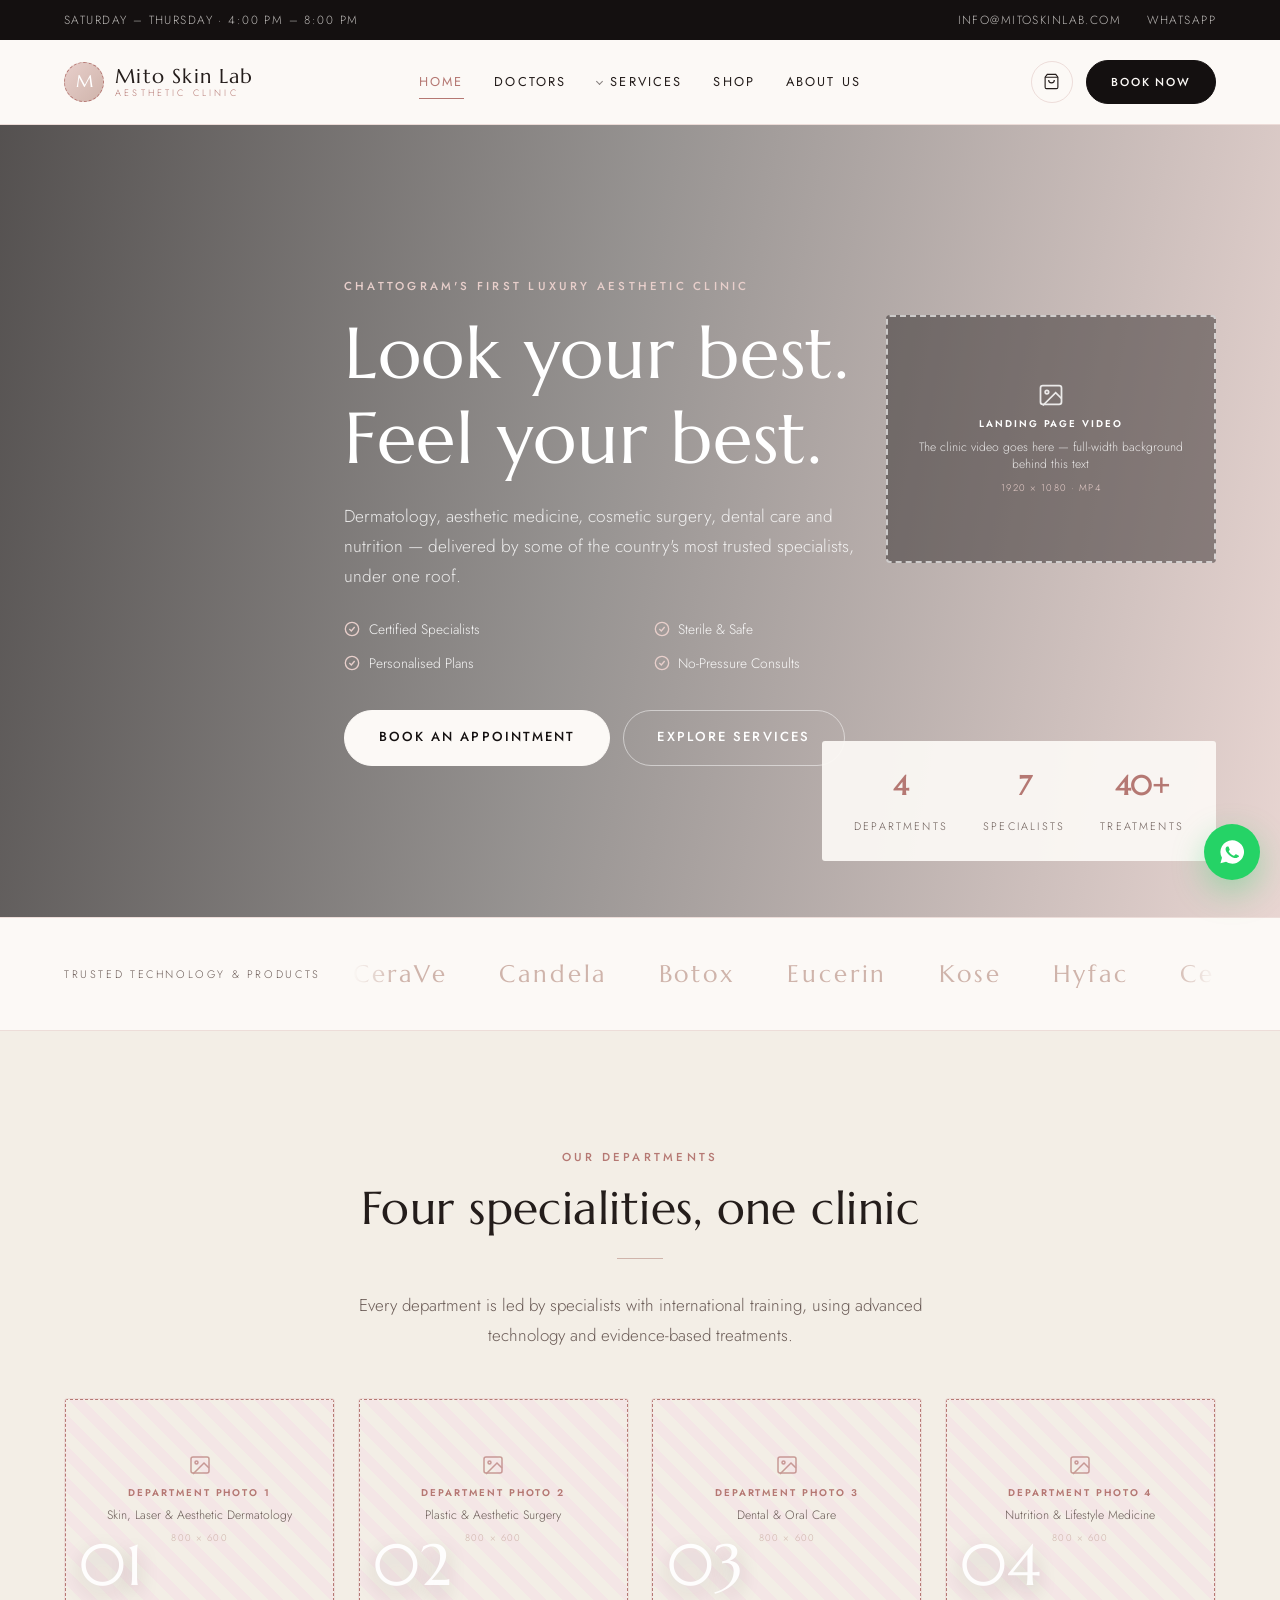
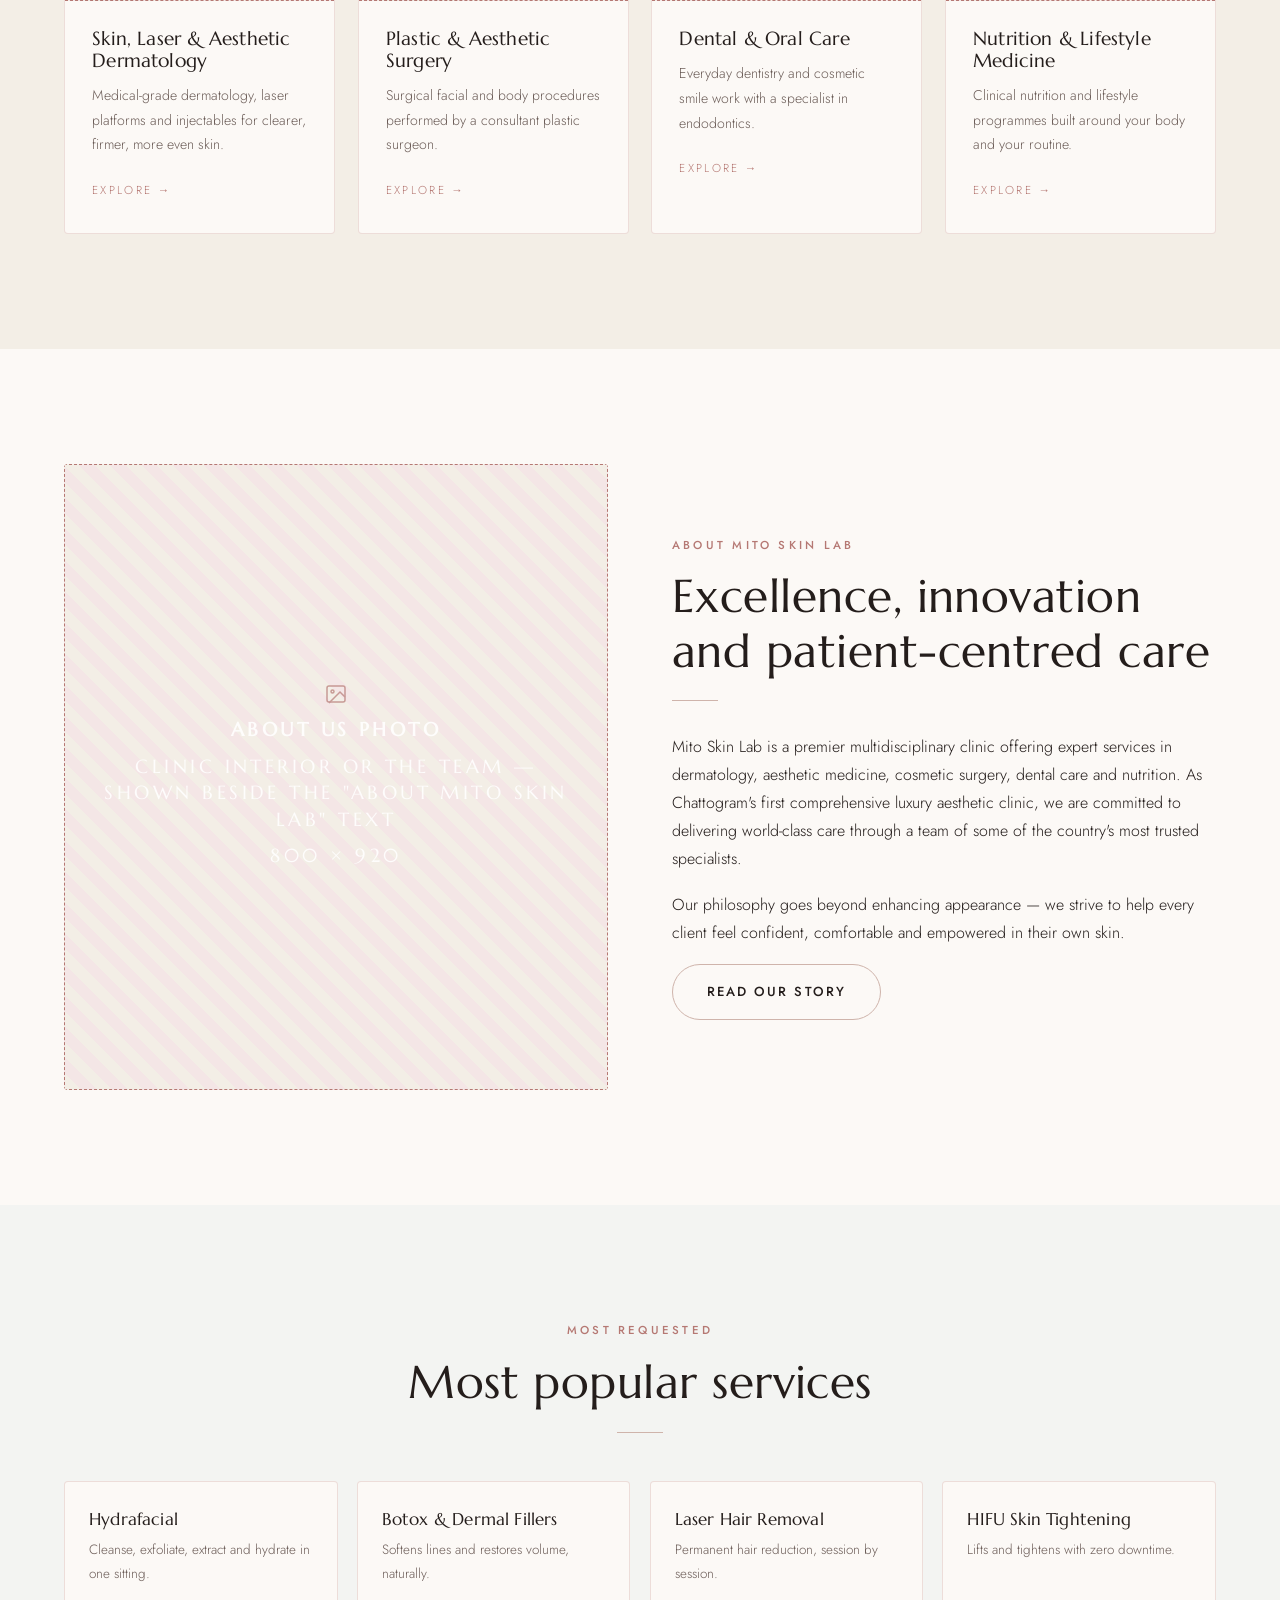
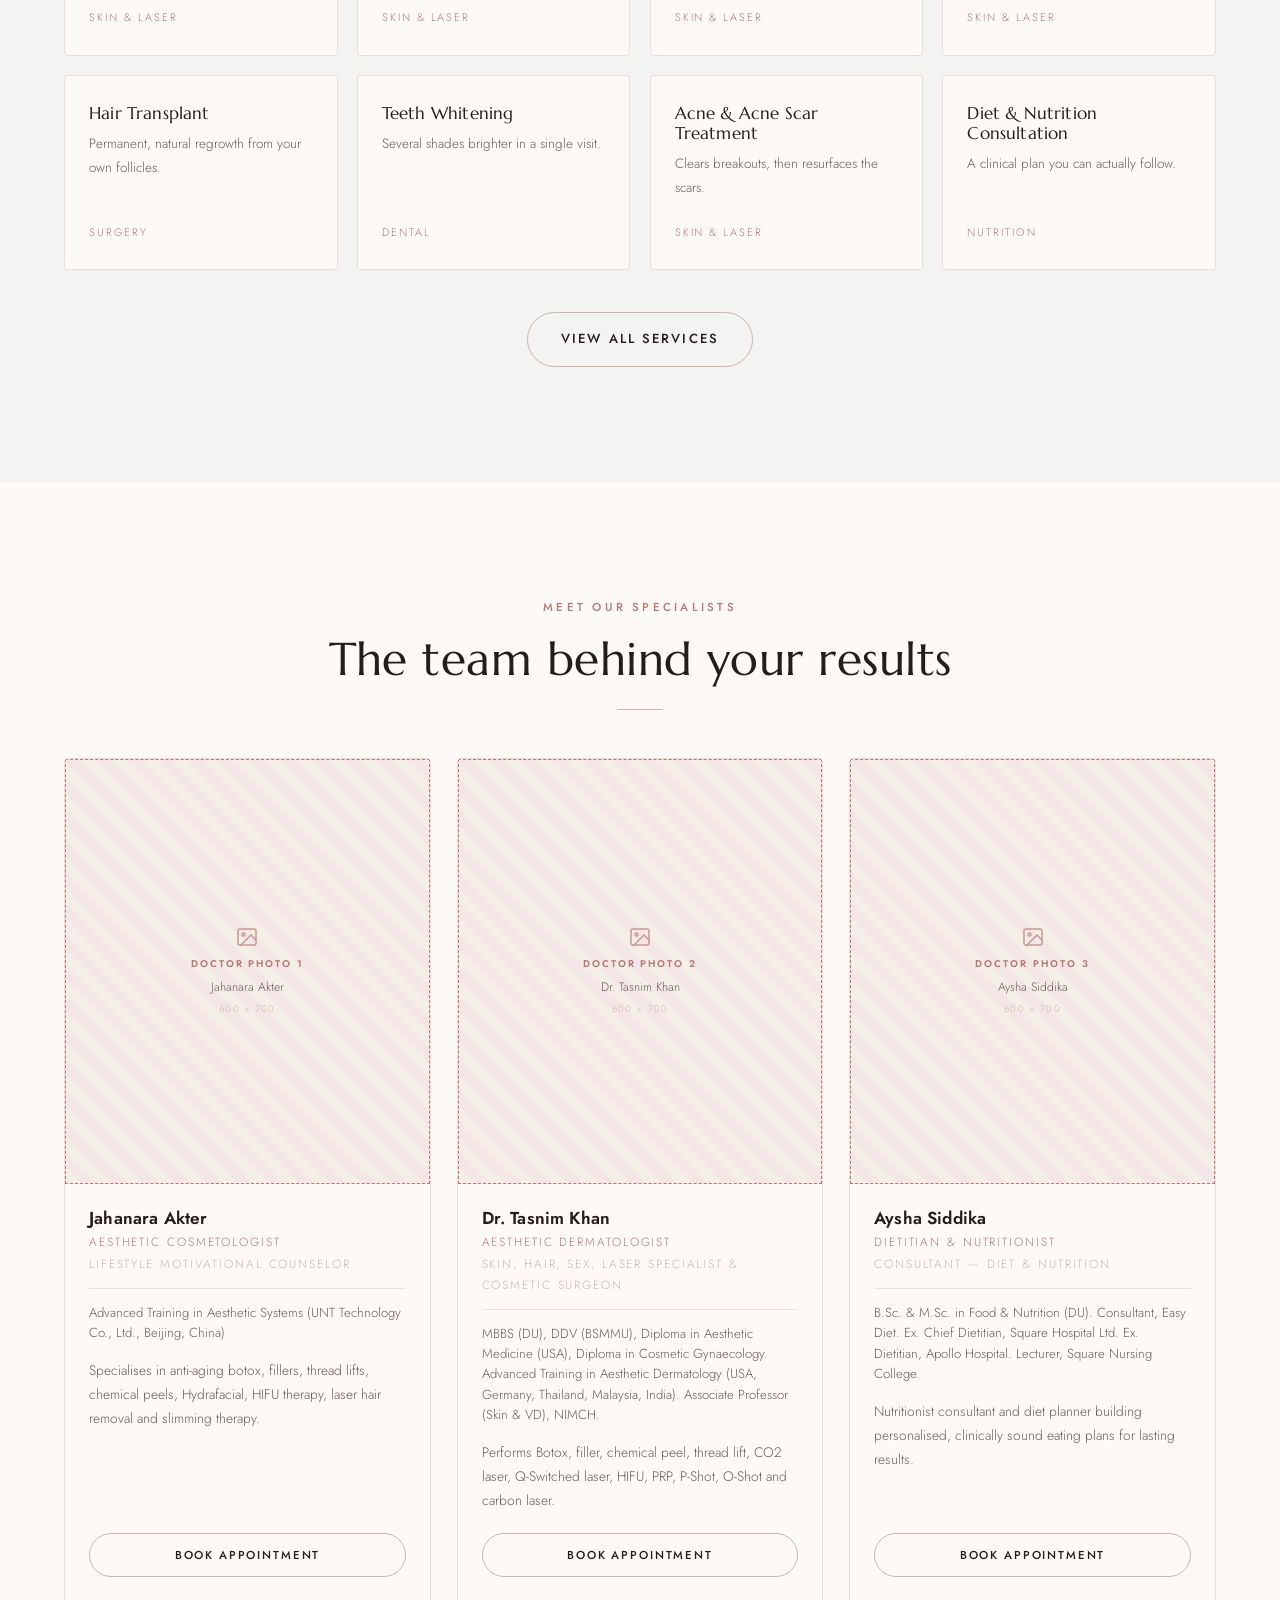
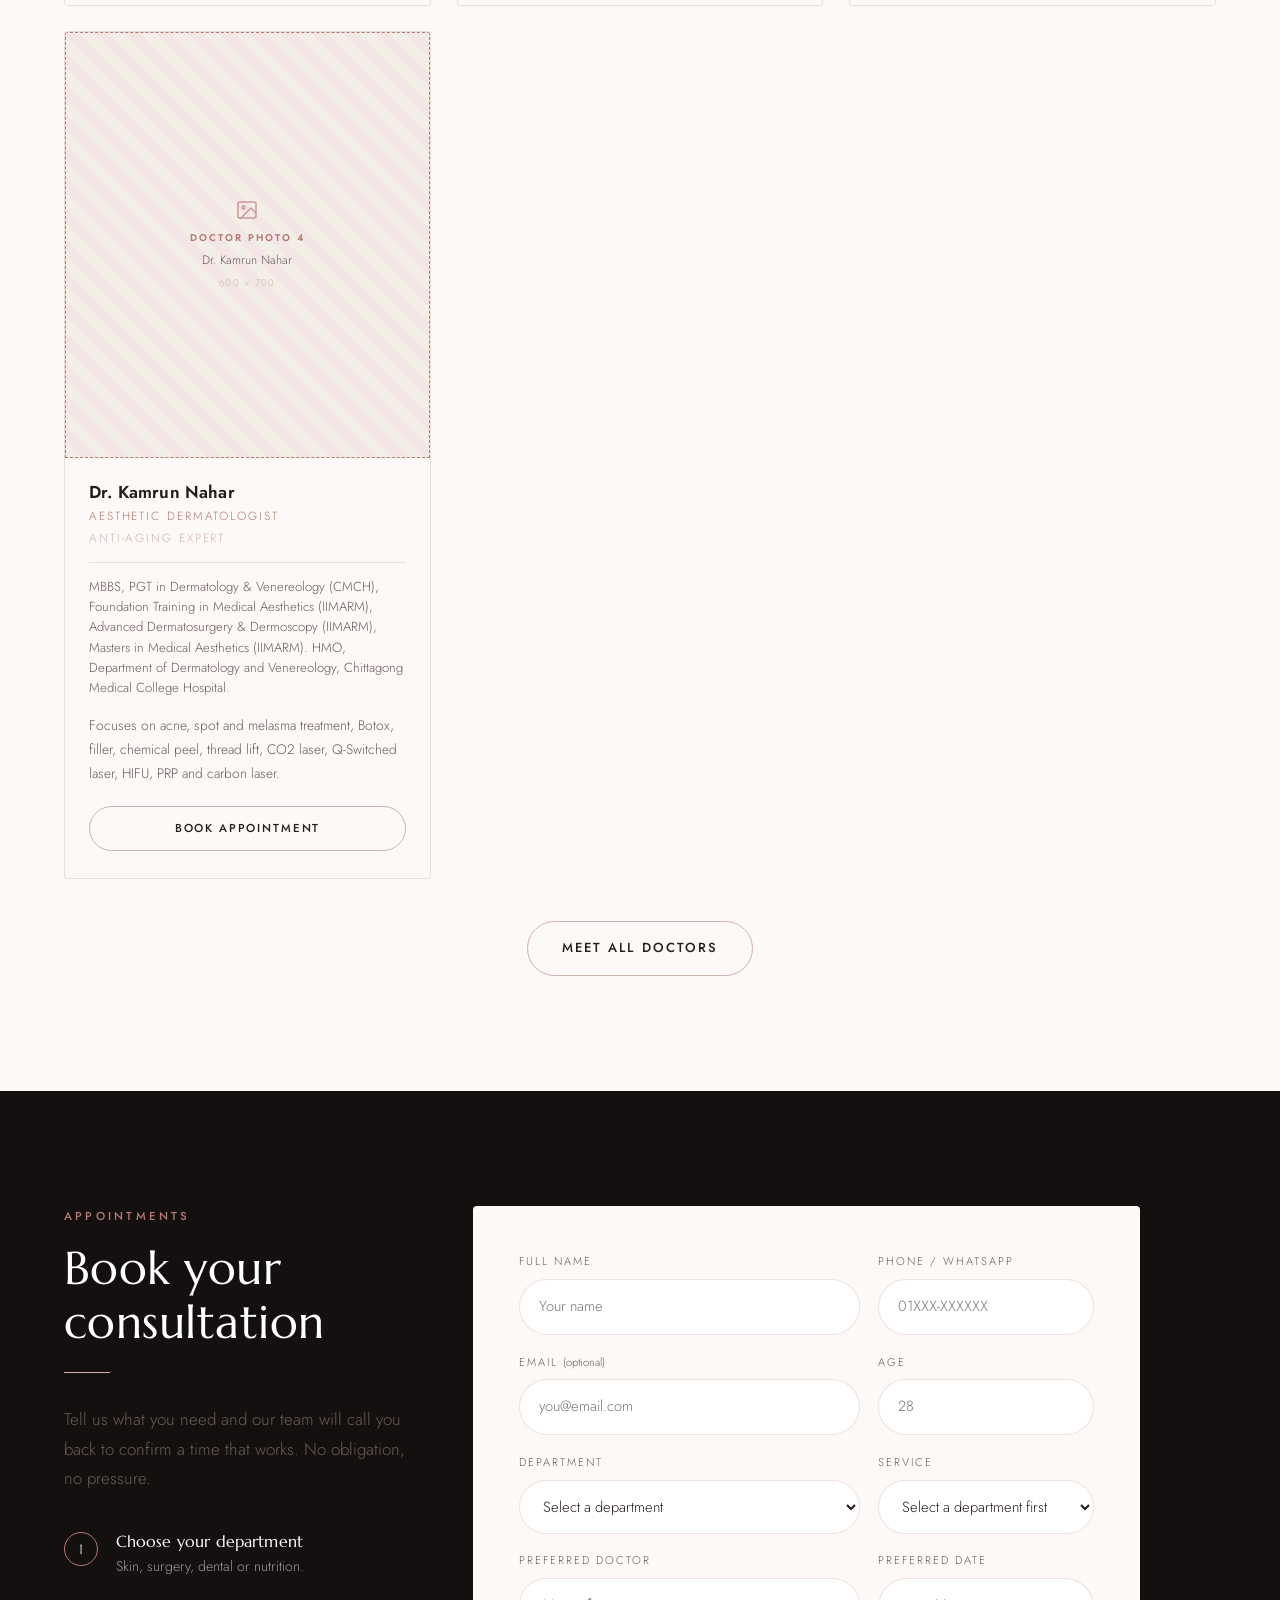
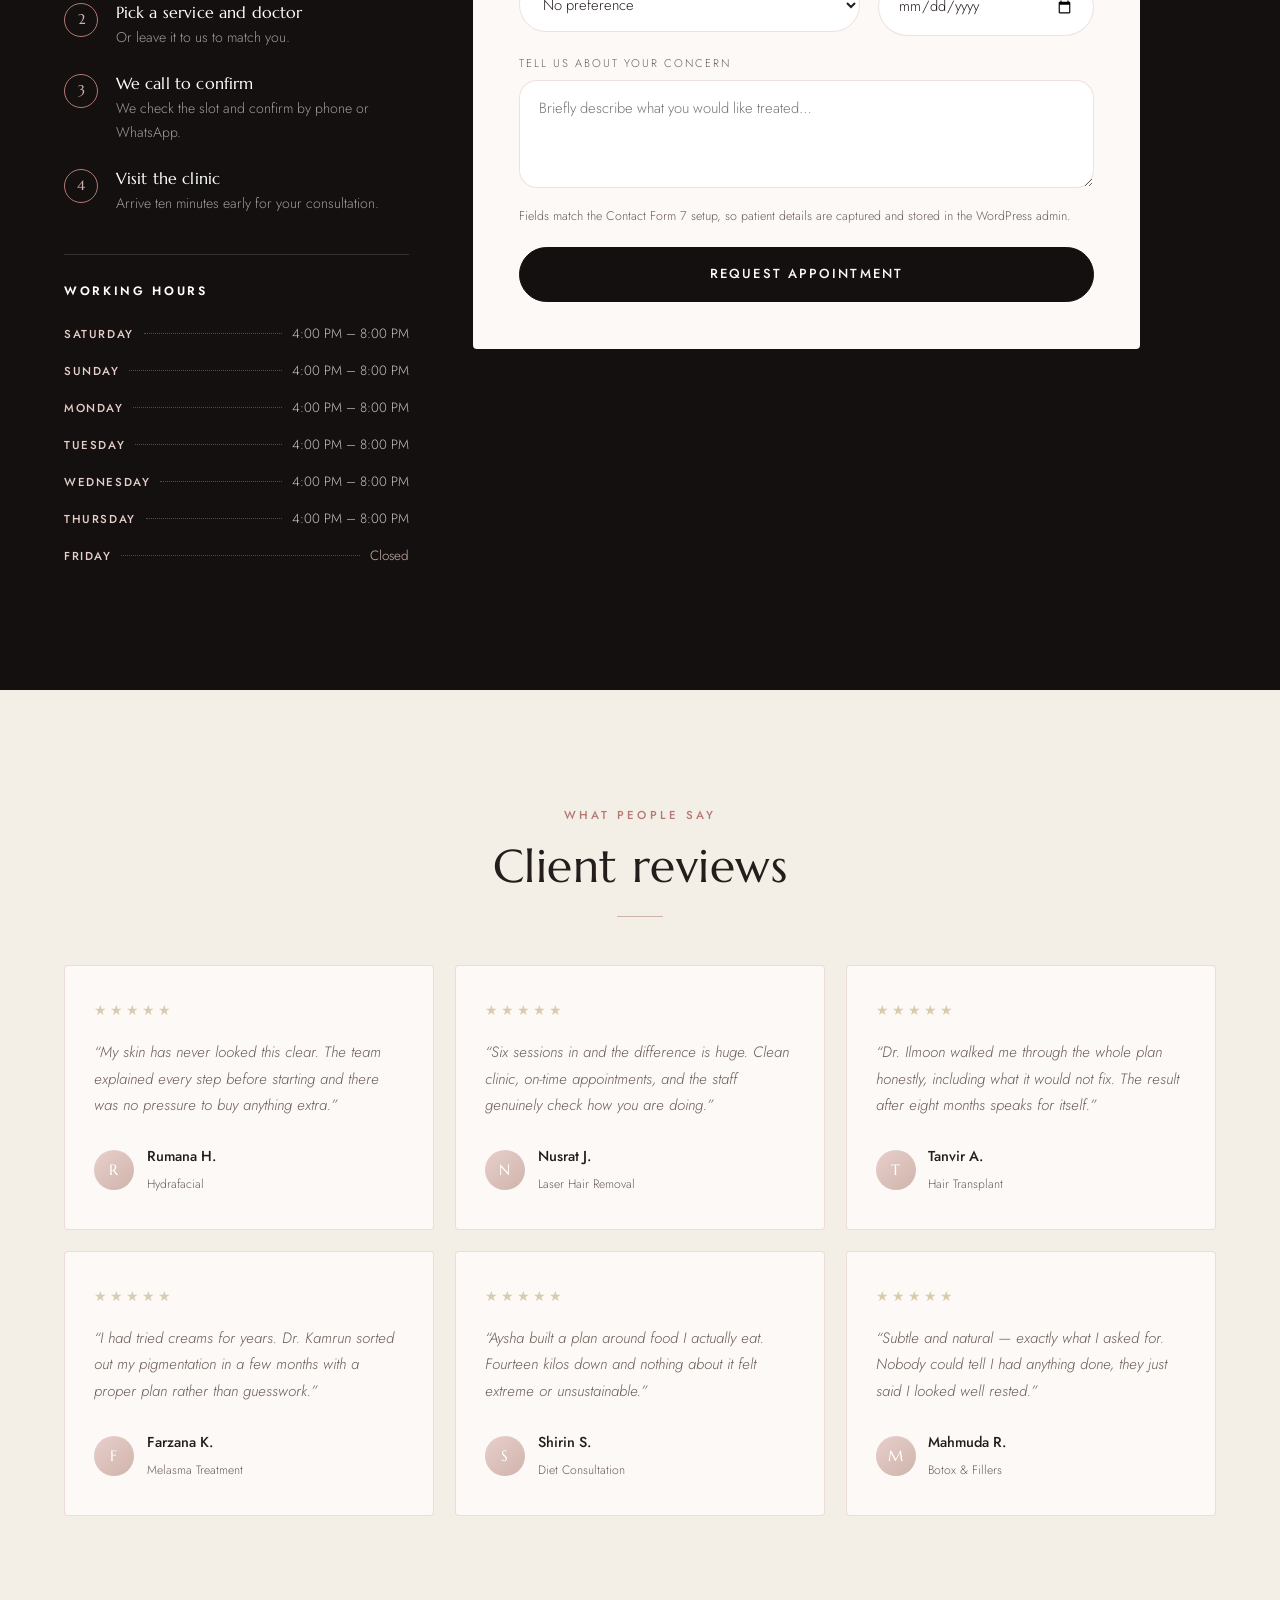
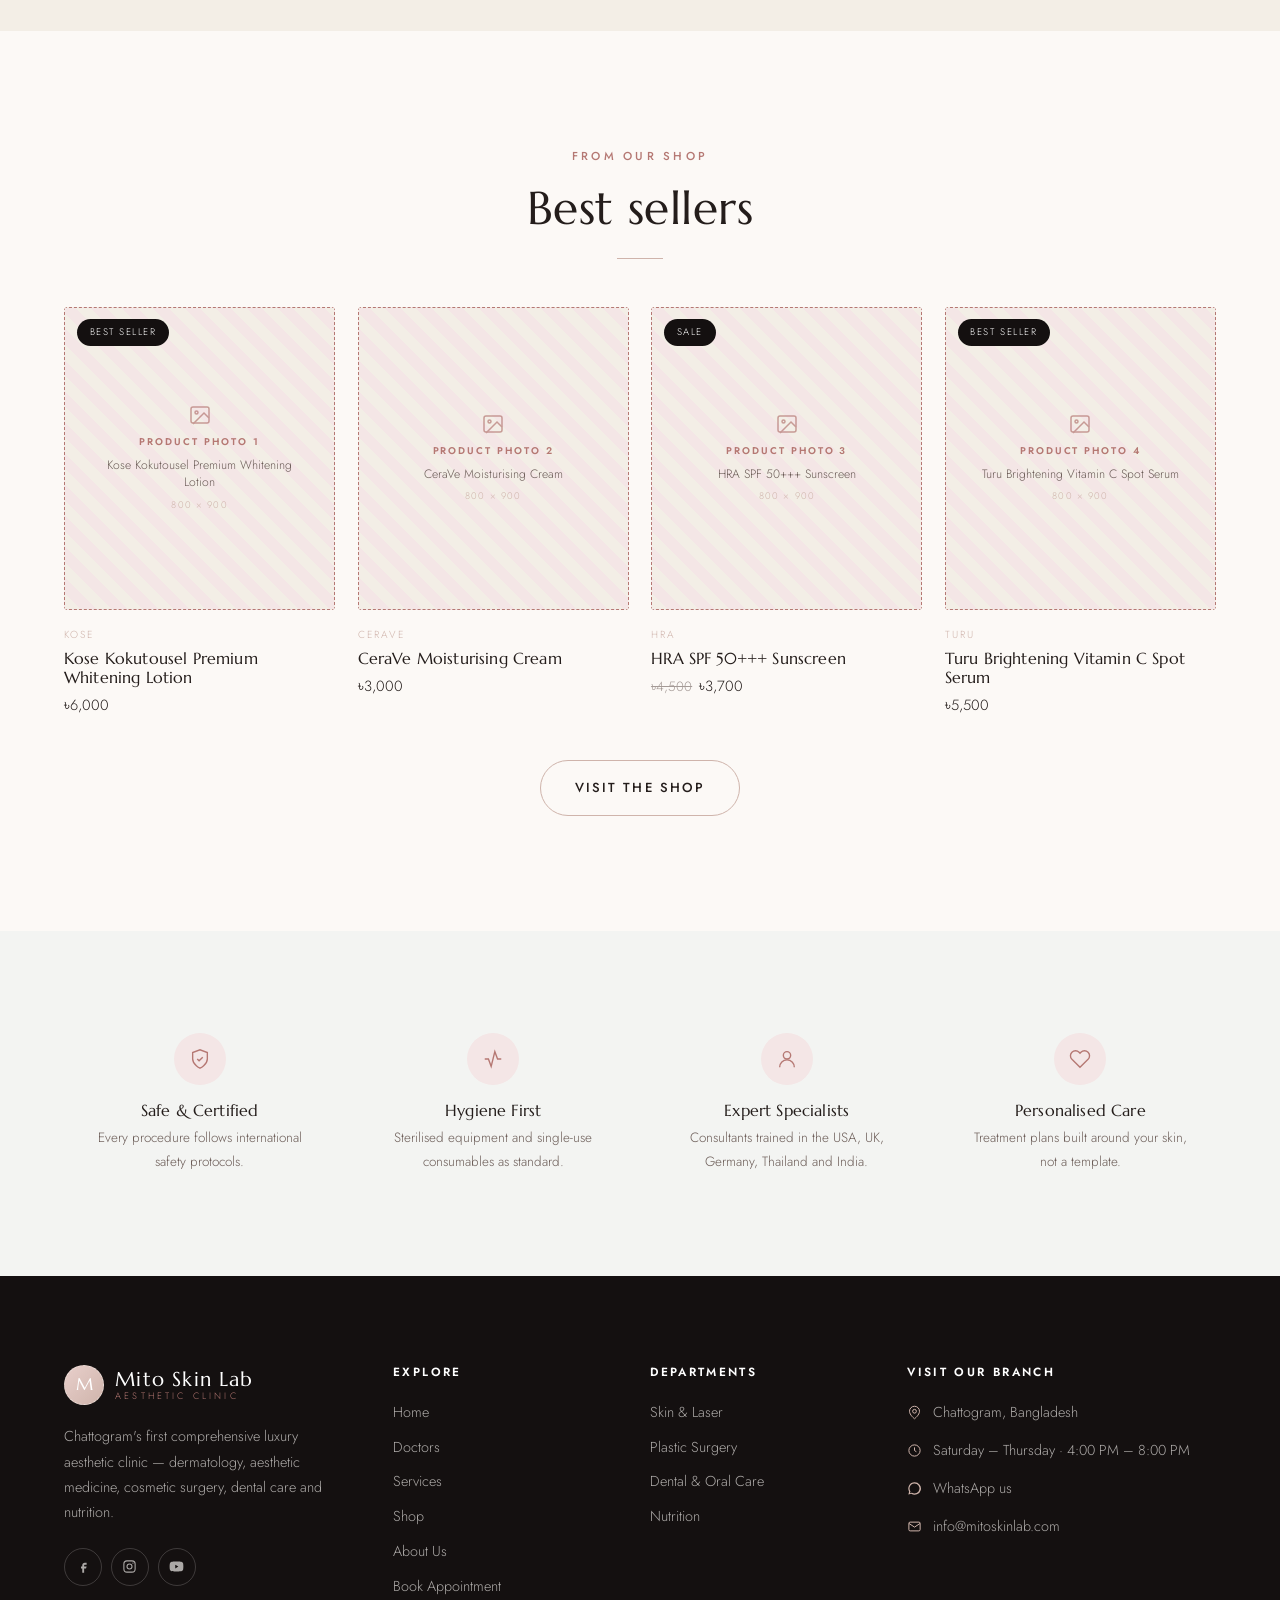
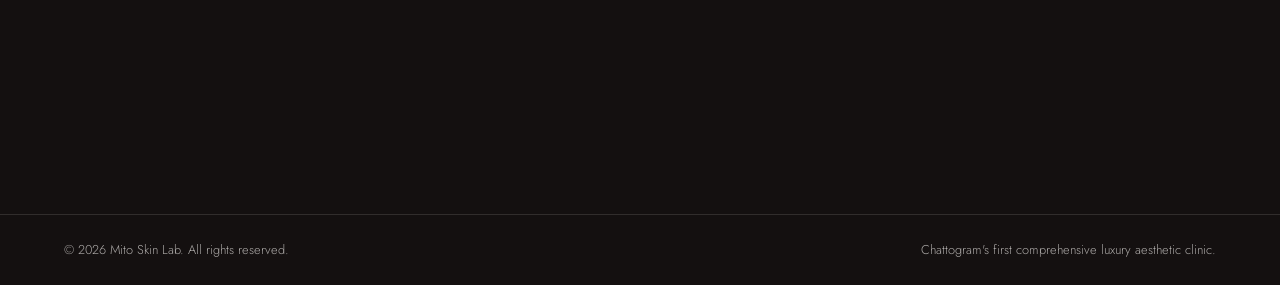
==== commit 5d948467: "Restyle pages to reference themes, add pricing data and image slots Design references (per Website d" ====
--- a/site/index.html
+++ b/site/index.html
@@ -97,15 +97,30 @@
   <!-- ============ HERO — video at the top (Feedback 2 & 4) ============ -->
   <section class="hero">
     <div class="hero__media">
-      <!-- Drop the client's clinic video at assets/hero.mp4 (from the Drive link). -->
+      <!-- Drop the client's clinic video at assets/hero.mp4 (from the Drive link)
+           and the still at assets/hero-poster.jpg — then delete .hero__ph below. -->
       <video autoplay muted loop playsinline poster="assets/hero-poster.jpg">
         <source src="assets/hero.mp4" type="video/mp4">
       </video>
+    </div>
+
+    <!-- Marks the landing-page video slot until the real file arrives -->
+    <div class="hero__ph">
+      <svg viewBox="0 0 24 24" fill="none" stroke="currentColor" stroke-width="1.5"><rect x="3" y="4" width="18" height="16" rx="2"/><circle cx="8.5" cy="9.5" r="1.5"/><path d="m21 15-5-5L5 21"/></svg>
+      <span class="ph__label">Landing Page Video</span>
+      <span class="ph__name">The clinic video goes here — full-width background behind this text</span>
+      <span class="ph__size">1920 × 1080 · MP4</span>
     </div>
     <div class="wrap hero__inner">
       <p class="eyebrow">Chattogram's First Luxury Aesthetic Clinic</p>
       <h1>Look your best.<br>Feel your best.</h1>
       <p class="hero__lede">Dermatology, aesthetic medicine, cosmetic surgery, dental care and nutrition — delivered by some of the country's most trusted specialists, under one roof.</p>
+      <div class="hero__checks">
+        <span class="hero__check"><svg viewBox="0 0 24 24" fill="none" stroke="currentColor" stroke-width="2"><circle cx="12" cy="12" r="10"/><path d="m8 12 3 3 5-6"/></svg>Certified Specialists</span>
+        <span class="hero__check"><svg viewBox="0 0 24 24" fill="none" stroke="currentColor" stroke-width="2"><circle cx="12" cy="12" r="10"/><path d="m8 12 3 3 5-6"/></svg>Sterile &amp; Safe</span>
+        <span class="hero__check"><svg viewBox="0 0 24 24" fill="none" stroke="currentColor" stroke-width="2"><circle cx="12" cy="12" r="10"/><path d="m8 12 3 3 5-6"/></svg>Personalised Plans</span>
+        <span class="hero__check"><svg viewBox="0 0 24 24" fill="none" stroke="currentColor" stroke-width="2"><circle cx="12" cy="12" r="10"/><path d="m8 12 3 3 5-6"/></svg>No-Pressure Consults</span>
+      </div>
       <div class="hero__cta">
         <a class="btn btn--light" href="booking.html">Book an Appointment</a>
         <a class="btn btn--ghost" href="services.html" style="color:#fff;border-color:rgba(255,255,255,.5)">Explore Services</a>
@@ -122,9 +137,15 @@
   <section class="brands">
     <div class="wrap">
       <span class="brands__label">Trusted technology &amp; products</span>
-      <div class="brands__list">
-        <span>CeraVe</span><span>Candela</span><span>Botox</span>
-        <span>Eucerin</span><span>Kose</span><span>Hyfac</span>
+      <!-- Continuous marquee: the list is duplicated so the loop is seamless.
+           The second copy is aria-hidden so it isn't announced twice. -->
+      <div class="brands__viewport">
+        <div class="brands__track">
+          <span>CeraVe</span><span>Candela</span><span>Botox</span>
+          <span>Eucerin</span><span>Kose</span><span>Hyfac</span>
+          <span aria-hidden="true">CeraVe</span><span aria-hidden="true">Candela</span><span aria-hidden="true">Botox</span>
+          <span aria-hidden="true">Eucerin</span><span aria-hidden="true">Kose</span><span aria-hidden="true">Hyfac</span>
+        </div>
       </div>
     </div>
   </section>
@@ -145,7 +166,14 @@
   <!-- ============ ABOUT PREVIEW ============ -->
   <section class="section">
     <div class="wrap about-split">
-      <div class="about-figure reveal"><span>Mito Skin Lab</span></div>
+      <div class="about-figure reveal">
+        <div class="ph">
+          <svg viewBox="0 0 24 24" fill="none" stroke="currentColor" stroke-width="1.5"><rect x="3" y="4" width="18" height="16" rx="2"/><circle cx="8.5" cy="9.5" r="1.5"/><path d="m21 15-5-5L5 21"/></svg>
+          <span class="ph__label">About Us Photo</span>
+          <span class="ph__name">Clinic interior or the team — shown beside the "About Mito Skin Lab" text</span>
+          <span class="ph__size">800 × 920</span>
+        </div>
+      </div>
       <div class="reveal">
         <p class="eyebrow">About Mito Skin Lab</p>
         <h2>Excellence, innovation and patient-centred care</h2>
@@ -201,6 +229,7 @@
           <div class="booking__step"><b>3</b><div><h4>We call to confirm</h4><p>We check the slot and confirm by phone or WhatsApp.</p></div></div>
           <div class="booking__step"><b>4</b><div><h4>Visit the clinic</h4><p>Arrive ten minutes early for your consultation.</p></div></div>
         </div>
+        <div class="hours-list" data-hours-table></div>
       </div>
 
       <div class="form-card">
@@ -246,22 +275,22 @@
       </div>
       <div class="prod-grid">
         <article class="prod-card reveal">
-          <a class="prod-card__media" href="product.html?id=kose-whitening"><span class="prod-card__tag">Best seller</span><div class="prod-card__ph">Kose</div></a>
+          <a class="prod-card__media" href="product.html?id=kose-whitening"><span class="prod-card__tag">Best seller</span><div class="ph"><svg viewBox="0 0 24 24" fill="none" stroke="currentColor" stroke-width="1.5"><rect x="3" y="4" width="18" height="16" rx="2"/><circle cx="8.5" cy="9.5" r="1.5"/><path d="m21 15-5-5L5 21"/></svg><span class="ph__label">Product Photo 1</span><span class="ph__name">Kose Kokutousel Premium Whitening Lotion</span><span class="ph__size">800 × 900</span></div></a>
           <p class="prod-card__brand">Kose</p><h4><a href="product.html?id=kose-whitening">Kose Kokutousel Premium Whitening Lotion</a></h4>
           <div class="prod-card__price">৳6,000</div>
         </article>
         <article class="prod-card reveal">
-          <a class="prod-card__media" href="product.html?id=cerave-cream"><div class="prod-card__ph">CeraVe</div></a>
+          <a class="prod-card__media" href="product.html?id=cerave-cream"><div class="ph"><svg viewBox="0 0 24 24" fill="none" stroke="currentColor" stroke-width="1.5"><rect x="3" y="4" width="18" height="16" rx="2"/><circle cx="8.5" cy="9.5" r="1.5"/><path d="m21 15-5-5L5 21"/></svg><span class="ph__label">Product Photo 2</span><span class="ph__name">CeraVe Moisturising Cream</span><span class="ph__size">800 × 900</span></div></a>
           <p class="prod-card__brand">CeraVe</p><h4><a href="product.html?id=cerave-cream">CeraVe Moisturising Cream</a></h4>
           <div class="prod-card__price">৳3,000</div>
         </article>
         <article class="prod-card reveal">
-          <a class="prod-card__media" href="product.html?id=hra-spf"><span class="prod-card__tag">Sale</span><div class="prod-card__ph">HRA</div></a>
+          <a class="prod-card__media" href="product.html?id=hra-spf"><span class="prod-card__tag">Sale</span><div class="ph"><svg viewBox="0 0 24 24" fill="none" stroke="currentColor" stroke-width="1.5"><rect x="3" y="4" width="18" height="16" rx="2"/><circle cx="8.5" cy="9.5" r="1.5"/><path d="m21 15-5-5L5 21"/></svg><span class="ph__label">Product Photo 3</span><span class="ph__name">HRA SPF 50+++ Sunscreen</span><span class="ph__size">800 × 900</span></div></a>
           <p class="prod-card__brand">HRA</p><h4><a href="product.html?id=hra-spf">HRA SPF 50+++ Sunscreen</a></h4>
           <div class="prod-card__price"><s>৳4,500</s>৳3,700</div>
         </article>
         <article class="prod-card reveal">
-          <a class="prod-card__media" href="product.html?id=turu-vitc"><span class="prod-card__tag">Best seller</span><div class="prod-card__ph">Turu</div></a>
+          <a class="prod-card__media" href="product.html?id=turu-vitc"><span class="prod-card__tag">Best seller</span><div class="ph"><svg viewBox="0 0 24 24" fill="none" stroke="currentColor" stroke-width="1.5"><rect x="3" y="4" width="18" height="16" rx="2"/><circle cx="8.5" cy="9.5" r="1.5"/><path d="m21 15-5-5L5 21"/></svg><span class="ph__label">Product Photo 4</span><span class="ph__name">Turu Brightening Vitamin C Spot Serum</span><span class="ph__size">800 × 900</span></div></a>
           <p class="prod-card__brand">Turu</p><h4><a href="product.html?id=turu-vitc">Turu Brightening Vitamin C Spot Serum</a></h4>
           <div class="prod-card__price">৳5,500</div>
         </article>
--- a/site/css/mito.css
+++ b/site/css/mito.css
@@ -251,8 +251,13 @@
 .hero__inner { position: relative; z-index: 2; color: #fff; max-width: 720px; padding-block: clamp(70px, 12vw, 120px); }
 .hero h1 { color: #fff; margin-bottom: 1.3rem; }
 .hero .eyebrow { color: var(--tea-rose); }
-.hero__lede { color: rgba(255,255,255,.84); font-size: 1.08rem; max-width: 52ch; margin-bottom: 2.2rem; }
+.hero__lede { color: rgba(255,255,255,.84); font-size: 1.08rem; max-width: 52ch; margin-bottom: 1.6rem; }
 .hero__cta { display: flex; flex-wrap: wrap; gap: .8rem; }
+
+/* Benefit checklist under the hero lede (Dr. Leigh hero reference) */
+.hero__checks { display: grid; grid-template-columns: repeat(2, auto); gap: .6rem 2.4rem; margin-bottom: 2.2rem; }
+.hero__check { display: flex; align-items: center; gap: .55rem; font-size: .86rem; color: rgba(255,255,255,.92); }
+.hero__check svg { width: 16px; height: 16px; color: var(--tea-rose); flex: none; }
 .hero__badge {
   position: absolute; right: var(--gutter); bottom: clamp(28px, 5vw, 56px); z-index: 2;
   display: flex; gap: 2.2rem; padding: 1.4rem 2rem;
@@ -266,33 +271,61 @@
 .brands { border-block: 1px solid var(--hairline); background: var(--chantilly); }
 .brands .wrap { display: flex; align-items: center; justify-content: space-between; gap: 2rem; flex-wrap: wrap; padding-block: 2.2rem; }
 .brands__label { font-size: .68rem; letter-spacing: .24em; text-transform: uppercase; color: var(--ink-soft); }
-.brands__list { display: flex; align-items: center; gap: clamp(1.6rem, 4vw, 3.6rem); flex-wrap: wrap; }
-.brands__list span {
+/* Continuous marquee. The track holds two identical copies and slides by
+   exactly -50%, so the seam is invisible. Spacing lives on each item
+   (margin-right) rather than flex `gap` — with `gap` the two copies would
+   not be exactly half the track and the loop would visibly jump. */
+.brands__viewport {
+  flex: 1; min-width: 0; overflow: hidden;
+  -webkit-mask-image: linear-gradient(90deg, transparent, #000 5%, #000 95%, transparent);
+          mask-image: linear-gradient(90deg, transparent, #000 5%, #000 95%, transparent);
+}
+.brands__track {
+  display: flex; align-items: center; width: max-content;
+  animation: brand-marquee 30s linear infinite;
+}
+.brands__viewport:hover .brands__track { animation-play-state: paused; }
+.brands__track span {
+  margin-right: clamp(1.6rem, 4vw, 3.6rem);
   font-family: var(--font-display); font-size: clamp(1.05rem, 2vw, 1.5rem);
-  letter-spacing: .12em; color: var(--antique-rose);
+  letter-spacing: .12em; color: var(--antique-rose); white-space: nowrap;
   transition: color .35s var(--ease);
 }
-.brands__list span:hover { color: var(--dusty-mauve); }
+.brands__track span:hover { color: var(--dusty-mauve); }
+@keyframes brand-marquee {
+  from { transform: translateX(0); }
+  to   { transform: translateX(-50%); }
+}
 
 /* ==========================================================================
    DEPARTMENTS — high on the page (Feedback 2)
+   Numbered photo card (Sirpi services-grid reference): big number
+   overlapping the bottom of the image, label + copy below.
    ========================================================================== */
 .dept-grid { display: grid; grid-template-columns: repeat(auto-fit, minmax(250px, 1fr)); gap: 1.4rem; }
 .dept-card {
   position: relative; display: block;
-  padding: 2.4rem 1.8rem 2.1rem;
   background: var(--chantilly);
   border: 1px solid var(--hairline);
   border-radius: var(--radius-card);
-  transition: transform .4s var(--ease), box-shadow .4s var(--ease), background .4s var(--ease);
-}
-.dept-card:hover { transform: translateY(-6px); box-shadow: 0 26px 54px rgba(36,29,27,.11); background: #fff; }
+  overflow: hidden;
+  transition: transform .4s var(--ease), box-shadow .4s var(--ease);
+}
+.dept-card:hover { transform: translateY(-6px); box-shadow: 0 26px 54px rgba(36,29,27,.11); }
+.dept-card__photo {
+  position: relative; aspect-ratio: 4/3; overflow: hidden;
+  background: linear-gradient(150deg, var(--powder-blush), var(--tea-rose));
+}
+.dept-card__photo img { width: 100%; height: 100%; object-fit: cover; }
 .dept-card__num {
-  font-family: var(--font-display); font-size: .82rem;
-  color: var(--antique-rose); letter-spacing: .2em; display: block; margin-bottom: 1.1rem;
-}
-.dept-card h3 { margin-bottom: .7rem; }
-.dept-card p { font-size: .9rem; color: var(--ink-soft); margin-bottom: 1.2rem; }
+  position: absolute; left: .9rem; bottom: .4rem; z-index: 1;
+  font-family: var(--font-display); font-size: 3.6rem; line-height: 1;
+  color: rgba(255,255,255,.92);
+  text-shadow: 0 8px 20px rgba(36,29,27,.22);
+}
+.dept-card__body { padding: 1.7rem 1.7rem 1.9rem; }
+.dept-card h3 { margin-bottom: .7rem; font-size: 1.16rem; }
+.dept-card p { font-size: .88rem; color: var(--ink-soft); margin-bottom: 1.1rem; }
 .dept-card__link { font-size: .72rem; letter-spacing: .2em; text-transform: uppercase; color: var(--dusty-mauve); }
 .dept-card__link::after { content: ' →'; }
 
@@ -402,6 +435,20 @@
 .filter-opt:hover { color: var(--dusty-mauve); }
 .filters__close { display: none; }
 
+/* ---------- treatment price list (Price List sheet) ---------- */
+.shop-switch { justify-content: center; margin-bottom: 2.6rem; }
+.tx-cats { justify-content: flex-start; margin-bottom: 2.2rem; }
+.tx-cats .tab { font-size: .71rem; padding: .55rem 1.2rem; }
+.tx-cats .tab[aria-selected="true"] { background: var(--dusty-mauve); border-color: var(--dusty-mauve); color: #fff; }
+.tx-group { margin-bottom: 2.8rem; }
+.tx-group__head { font-family: var(--font-display); font-size: 1.28rem; padding-bottom: .8rem; border-bottom: 1px solid var(--antique-rose); margin-bottom: .3rem; }
+.tx-row { display: flex; align-items: baseline; gap: .9rem; padding: .9rem 0; border-bottom: 1px solid var(--hairline); }
+.tx-row__name { flex: none; max-width: 58%; }
+.tx-row__name span { display: block; font-size: .76rem; color: var(--ink-soft); line-height: 1.5; margin-top: .15rem; }
+.tx-row__leader { flex: 1; border-bottom: 1px dotted var(--hairline); transform: translateY(-.3em); }
+.tx-row__price { flex: none; font-weight: 500; color: var(--dusty-mauve); white-space: nowrap; }
+.tx-row__book { flex: none; align-self: center; }
+
 .prod-grid { display: grid; grid-template-columns: repeat(auto-fill, minmax(228px, 1fr)); gap: 1.4rem; }
 .prod-card { display: flex; flex-direction: column; }
 .prod-card__media {
@@ -432,10 +479,10 @@
 /* ---------- product detail ---------- */
 .pdp { display: grid; grid-template-columns: 1.05fr 1fr; gap: clamp(2rem, 5vw, 4.6rem); align-items: start; }
 .pdp__gallery { display: grid; gap: .8rem; }
-.pdp__main { aspect-ratio: 1/1.05; background: var(--vintage-lace); border-radius: var(--radius-card); display: grid; place-items: center; overflow: hidden; }
+.pdp__main { position: relative; aspect-ratio: 1/1.05; background: var(--vintage-lace); border-radius: var(--radius-card); display: grid; place-items: center; overflow: hidden; }
 .pdp__main .prod-card__ph { font-size: 2.2rem; }
 .pdp__thumbs { display: grid; grid-template-columns: repeat(4, 1fr); gap: .8rem; }
-.pdp__thumbs div { aspect-ratio: 1; background: var(--powder-blush); border-radius: 3px; border: 1px solid transparent; cursor: pointer; transition: border-color .3s var(--ease); }
+.pdp__thumbs div { position: relative; aspect-ratio: 1; background: var(--powder-blush); border-radius: 3px; border: 1px solid transparent; cursor: pointer; overflow: hidden; transition: border-color .3s var(--ease); }
 .pdp__thumbs div:hover, .pdp__thumbs div[aria-current="true"] { border-color: var(--dusty-mauve); }
 .pdp__price { font-family: var(--font-display); font-size: 1.9rem; color: var(--dusty-mauve); margin: .4rem 0 1.2rem; }
 .pdp__price s { font-size: 1.1rem; color: var(--ink-soft); opacity: .55; margin-right: .6rem; }
@@ -446,12 +493,17 @@
 .qty input { width: 46px; height: 48px; border: 0; text-align: center; font: inherit; background: none; outline: none; -moz-appearance: textfield; }
 .qty input::-webkit-outer-spin-button, .qty input::-webkit-inner-spin-button { -webkit-appearance: none; margin: 0; }
 
-/* Feedback 2 #10 — clean, well-spaced Description / How to apply */
-.pdp__panels { margin-top: clamp(2.6rem, 5vw, 4.2rem); display: grid; gap: 1px; background: var(--hairline); border: 1px solid var(--hairline); border-radius: var(--radius-card); overflow: hidden; }
+/* Feedback 2 #10 — clean, well-spaced Description / How to apply.
+   Tabbed (Dr. Leigh product-page reference) instead of stacked — reuses
+   the generic .tabs/.tab/.panel component and wireTabs(). */
+.pdp__tabs { margin-top: clamp(2.6rem, 5vw, 4.2rem); justify-content: flex-start; }
+.pdp__panels { border: 1px solid var(--hairline); border-radius: var(--radius-card); overflow: hidden; }
 .pdp__panel { background: var(--chantilly); padding: clamp(1.8rem, 3.4vw, 3rem); }
 .pdp__panel h3 { margin-bottom: 1.1rem; }
 .pdp__panel ol { margin: 0; padding-left: 1.2rem; color: var(--ink-soft); }
 .pdp__panel ol li { margin-bottom: .7rem; padding-left: .4rem; }
+.pdp__rating { display: flex; align-items: center; gap: .6rem; margin: .2rem 0 1rem; font-size: .84rem; color: var(--ink-soft); }
+.pdp__rating .stars { color: var(--oat-silk); letter-spacing: .16em; font-size: .95rem; }
 .pdp__meta { display: grid; gap: .55rem; padding-top: 1.4rem; border-top: 1px solid var(--hairline); font-size: .86rem; color: var(--ink-soft); }
 .pdp__meta div { display: flex; gap: .7rem; }
 .pdp__meta b { font-weight: 500; color: var(--ink); min-width: 96px; }
@@ -471,6 +523,16 @@
 }
 .booking__step h4 { color: #fff; font-size: 1rem; margin-bottom: .2rem; }
 .booking__step p { font-size: .88rem; color: rgba(252,249,246,.6); margin: 0; }
+
+/* Working Hours (Sirpi appointment-page reference: uppercase day, dotted
+   leader, time — reusing the CLINIC.hours schedule, not new hours) */
+.hours-list { margin-top: 2.4rem; padding-top: 1.8rem; border-top: 1px solid rgba(252,249,246,.14); }
+.hours-list h4 { color: #fff; font-size: .76rem; letter-spacing: .22em; text-transform: uppercase; font-family: var(--font-body); font-weight: 600; margin-bottom: 1.1rem; }
+.hours-row { display: flex; align-items: baseline; gap: .6rem; padding: .42rem 0; font-size: .84rem; }
+.hours-row b { flex: none; font-family: var(--font-body); font-weight: 500; letter-spacing: .14em; text-transform: uppercase; font-size: .72rem; color: var(--tea-rose); }
+.hours-row .leader { flex: 1; border-bottom: 1px dotted rgba(252,249,246,.26); transform: translateY(-.3em); }
+.hours-row span:last-child { flex: none; color: rgba(252,249,246,.78); }
+.hours-row[data-closed] span:last-child { color: var(--antique-rose); }
 
 .form-card { background: var(--chantilly); color: var(--ink); padding: clamp(1.8rem, 3.6vw, 3rem); border-radius: var(--radius-card); }
 .form-grid { display: grid; grid-template-columns: 1fr 1fr; gap: 1.1rem; }
@@ -515,7 +577,7 @@
    ABOUT
    ========================================================================== */
 .about-split { display: grid; grid-template-columns: 1fr 1fr; gap: clamp(2rem, 5vw, 4.6rem); align-items: center; }
-.about-figure { aspect-ratio: 4/4.6; border-radius: var(--radius-card); overflow: hidden; background: linear-gradient(150deg, var(--powder-blush), var(--tea-rose)); display: grid; place-items: center; }
+.about-figure { position: relative; aspect-ratio: 4/4.6; border-radius: var(--radius-card); overflow: hidden; background: linear-gradient(150deg, var(--powder-blush), var(--tea-rose)); display: grid; place-items: center; }
 .about-figure img { width: 100%; height: 100%; object-fit: cover; }
 .about-figure span { font-family: var(--font-display); font-size: 1.2rem; color: rgba(255,255,255,.85); letter-spacing: .18em; text-transform: uppercase; }
 .founder { max-width: 780px; margin-inline: auto; }
@@ -616,7 +678,16 @@
   .prod-grid { grid-template-columns: repeat(2, 1fr); gap: 1rem; }
   .prod-card h4 { font-size: .92rem; }
   .hero__cta .btn { width: 100%; }
+  .hero__checks { grid-template-columns: 1fr; }
+  /* label on its own line so the marquee gets the full width */
+  .brands .wrap { flex-direction: column; align-items: flex-start; gap: 1.1rem; }
+  .brands__viewport { width: 100%; }
   .svc-item__book { display: none; }
+  /* Name on its own line, then leader · price · Book — the booking CTA stays
+     visible on mobile, which is the primary device for this site. */
+  .tx-row { flex-wrap: wrap; gap: .45rem .7rem; }
+  .tx-row__name { max-width: none; flex: 1 0 100%; }
+  .tx-row__book { padding: .5rem 1.1rem; font-size: .66rem; }
   .tabs { justify-content: flex-start; flex-wrap: nowrap; overflow-x: auto; padding-bottom: .5rem; scrollbar-width: none; }
   .tabs::-webkit-scrollbar { display: none; }
   .tab { white-space: nowrap; }
@@ -624,6 +695,60 @@
 
 @media (prefers-reduced-motion: reduce) {
   *, *::before, *::after { animation-duration: .01ms !important; transition-duration: .01ms !important; scroll-behavior: auto !important; }
+  /* The rule above would spin an infinite marquee at .01ms per loop — kill the
+     animation outright and let the strip sit still instead. */
+  .brands__track { animation: none; }
+}
+
+/* ==========================================================================
+   IMAGE PLACEHOLDERS
+   Every picture slot on the site is marked with a dashed, striped box that
+   names the slot, the item it belongs to, and the size to supply — so the
+   client can see exactly which photo goes where.
+   When a real image arrives, replace the .ph element with an <img>.
+   ========================================================================== */
+.ph {
+  position: absolute; inset: 0;
+  display: flex; flex-direction: column; align-items: center; justify-content: center;
+  gap: .35rem; padding: 1rem; text-align: center;
+  background: repeating-linear-gradient(45deg,
+              var(--vintage-lace) 0 11px, var(--powder-blush) 11px 22px);
+  border: 1px dashed var(--dusty-mauve);
+  color: var(--dusty-mauve);
+}
+.ph svg { width: 24px; height: 24px; opacity: .7; margin-bottom: .1rem; }
+.ph__label { font-size: .61rem; letter-spacing: .2em; text-transform: uppercase; font-weight: 600; }
+.ph__name  { font-size: .76rem; line-height: 1.4; color: var(--ink-soft); max-width: 92%; }
+.ph__size  { font-size: .6rem; letter-spacing: .12em; color: var(--antique-rose); }
+
+/* compact variant for small boxes (gallery thumbnails) */
+.ph--sm { gap: .15rem; padding: .4rem; }
+.ph--sm svg { width: 15px; height: 15px; margin: 0; }
+.ph--sm .ph__label { font-size: .52rem; letter-spacing: .1em; }
+
+/* hero: sits over the video area so the landing-page slot is obvious */
+.hero__ph {
+  position: absolute; right: var(--gutter); top: 24%; z-index: 2;
+  width: min(330px, 32vw); aspect-ratio: 4/3;
+  display: flex; flex-direction: column; align-items: center; justify-content: center;
+  gap: .4rem; padding: 1.2rem; text-align: center;
+  border: 2px dashed rgba(255,255,255,.65); border-radius: var(--radius-card);
+  background: rgba(20,16,16,.42); color: #fff;
+}
+.hero__ph svg { width: 28px; height: 28px; opacity: .85; }
+.hero__ph .ph__name { color: rgba(255,255,255,.82); }
+.hero__ph .ph__size { color: var(--tea-rose); }
+
+/* logo slots — discreet so the header still reads as designed */
+.brand__mark { border: 1px dashed var(--dusty-mauve); }
+.footer .brand__mark { border-color: rgba(252,249,246,.5); }
+
+@media (max-width: 900px) {
+  .hero__ph {
+    position: static; transform: none;
+    width: auto; aspect-ratio: auto; margin: 1.6rem var(--gutter) 0;
+    padding: 1rem;
+  }
 }
 
 /* ---------- reveal on scroll ---------- */
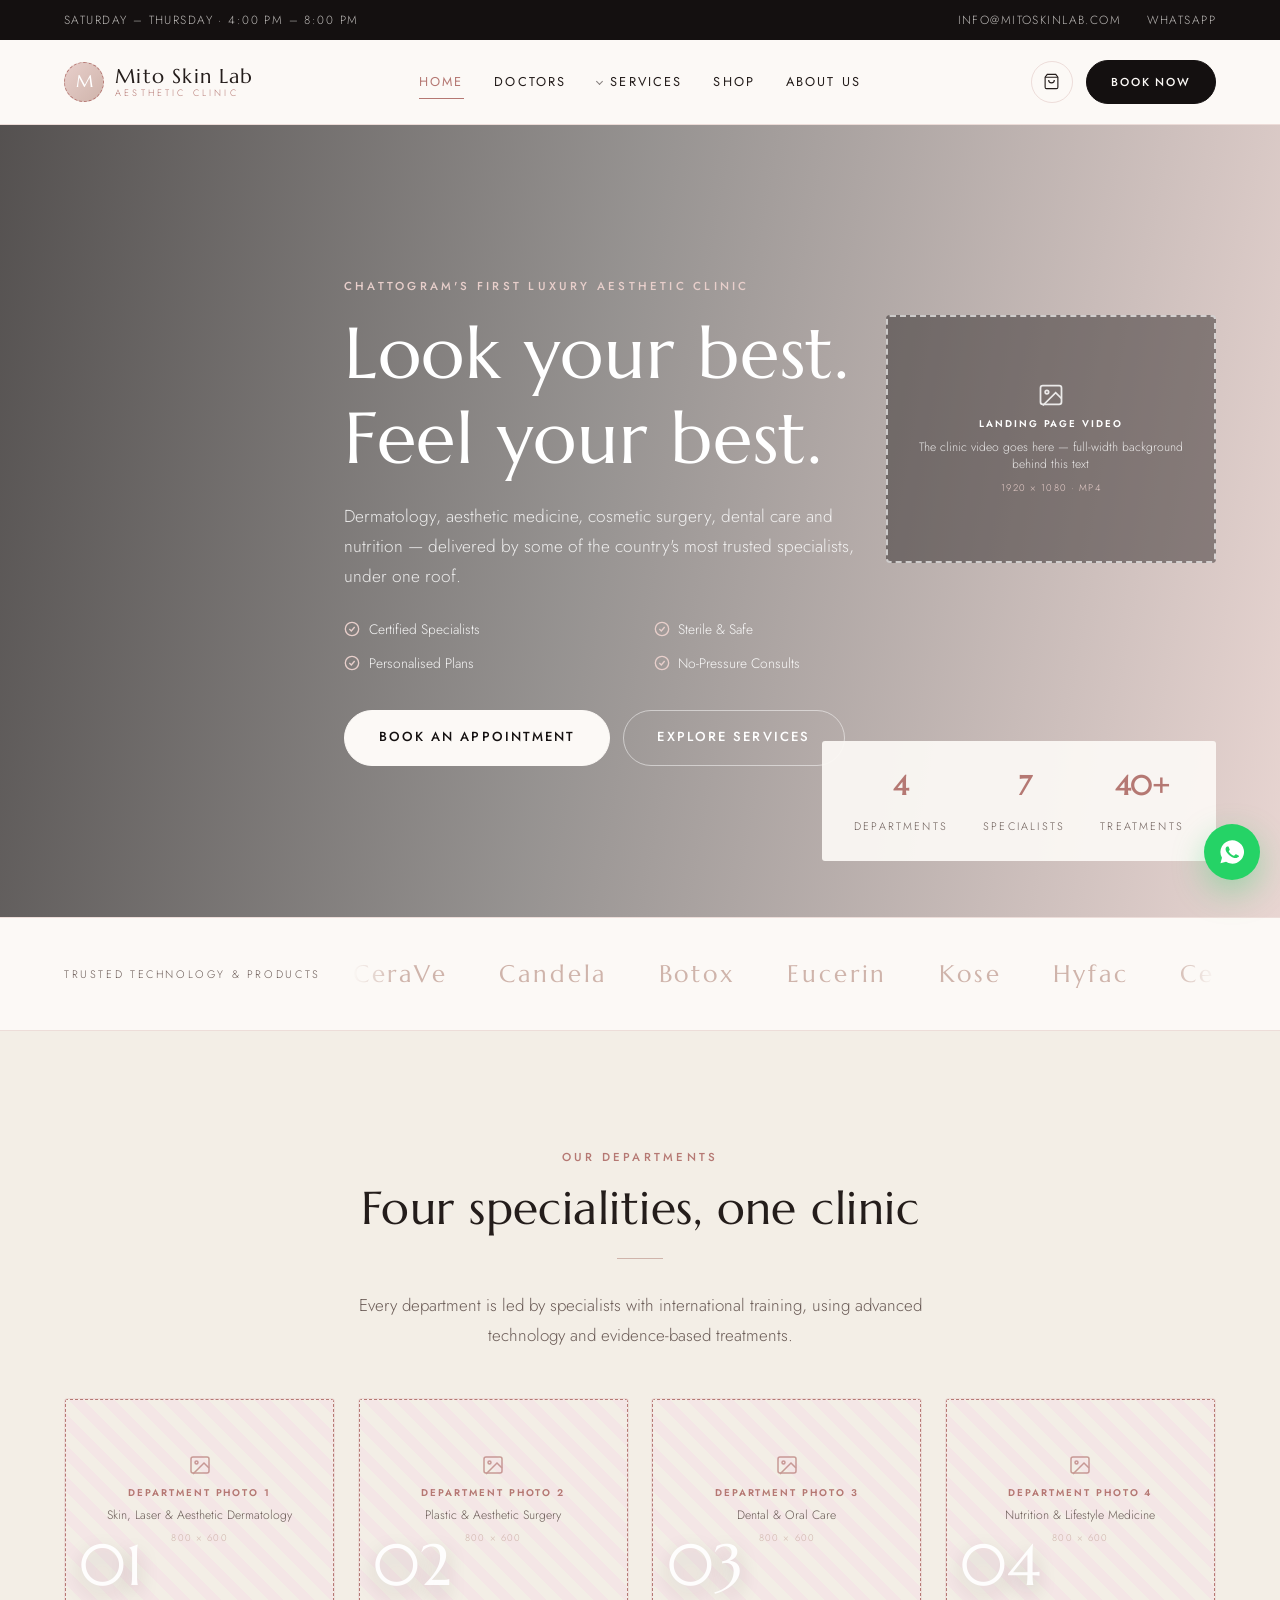
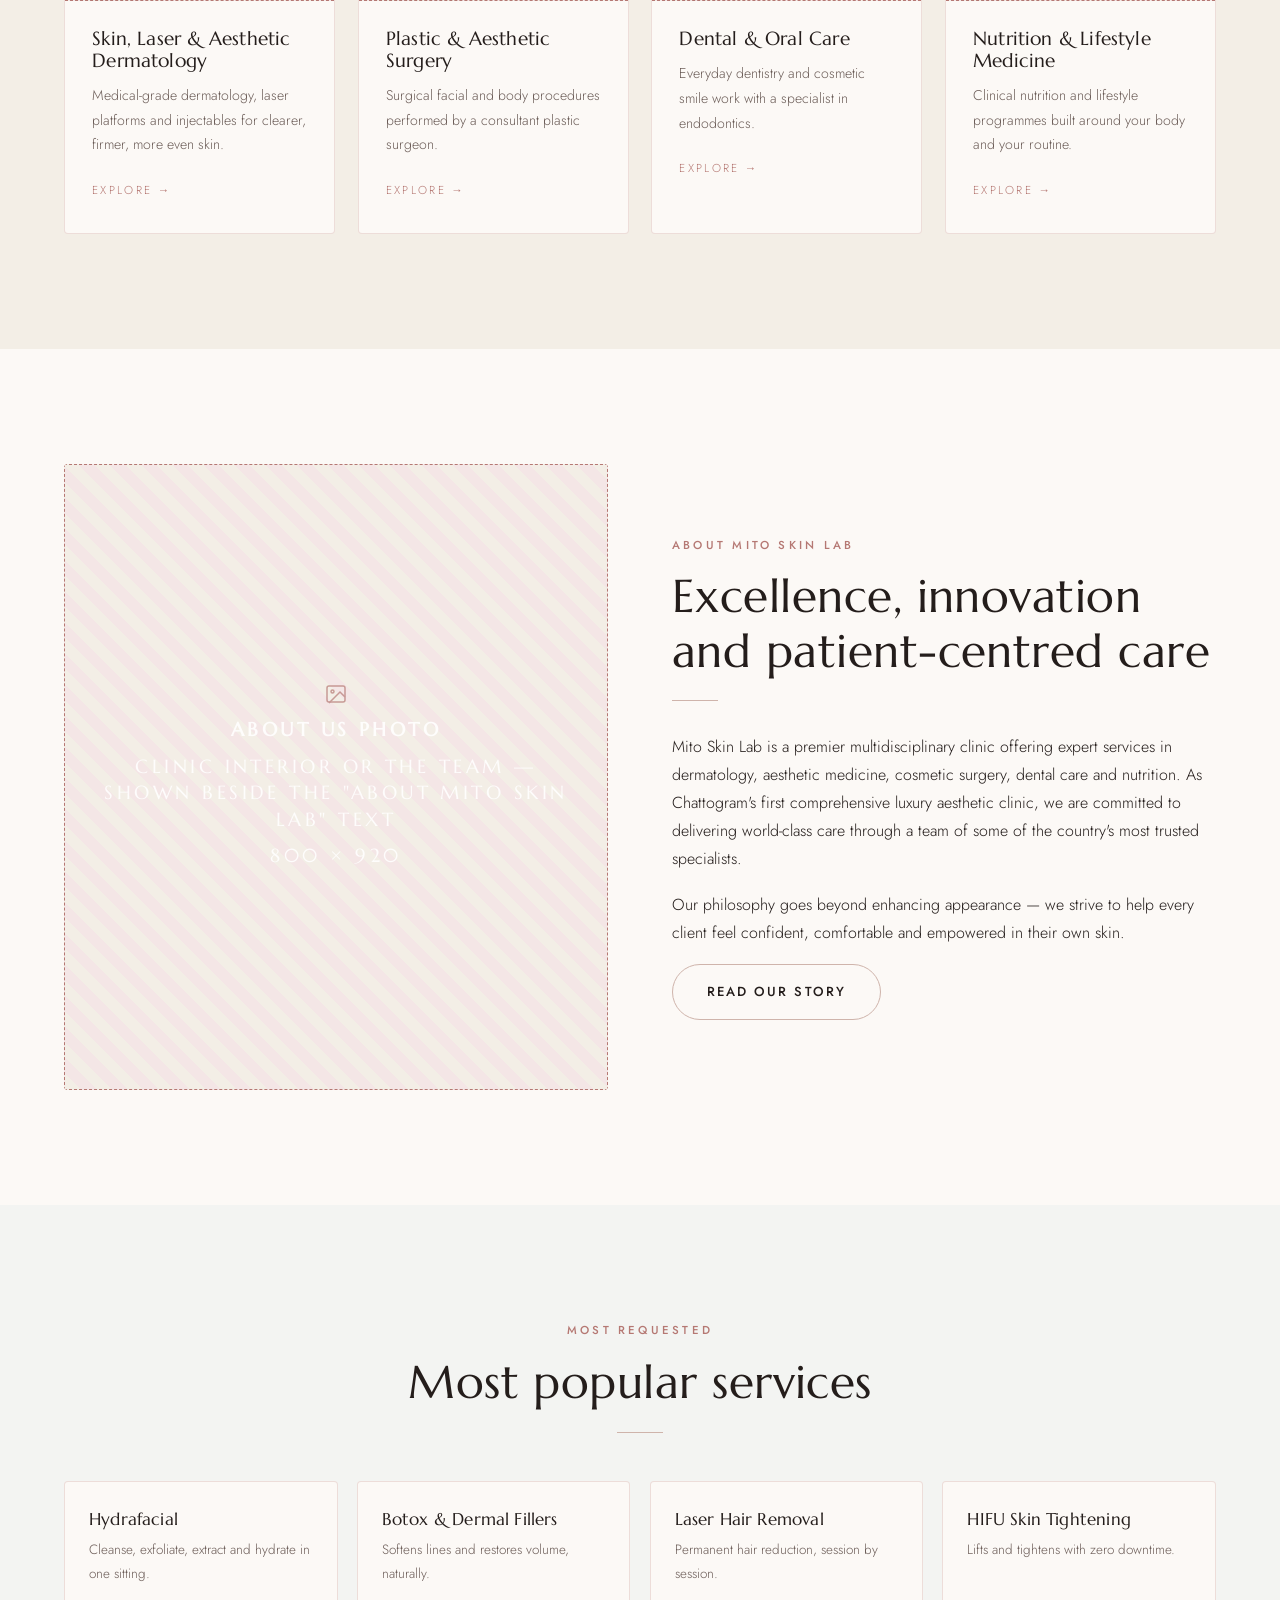
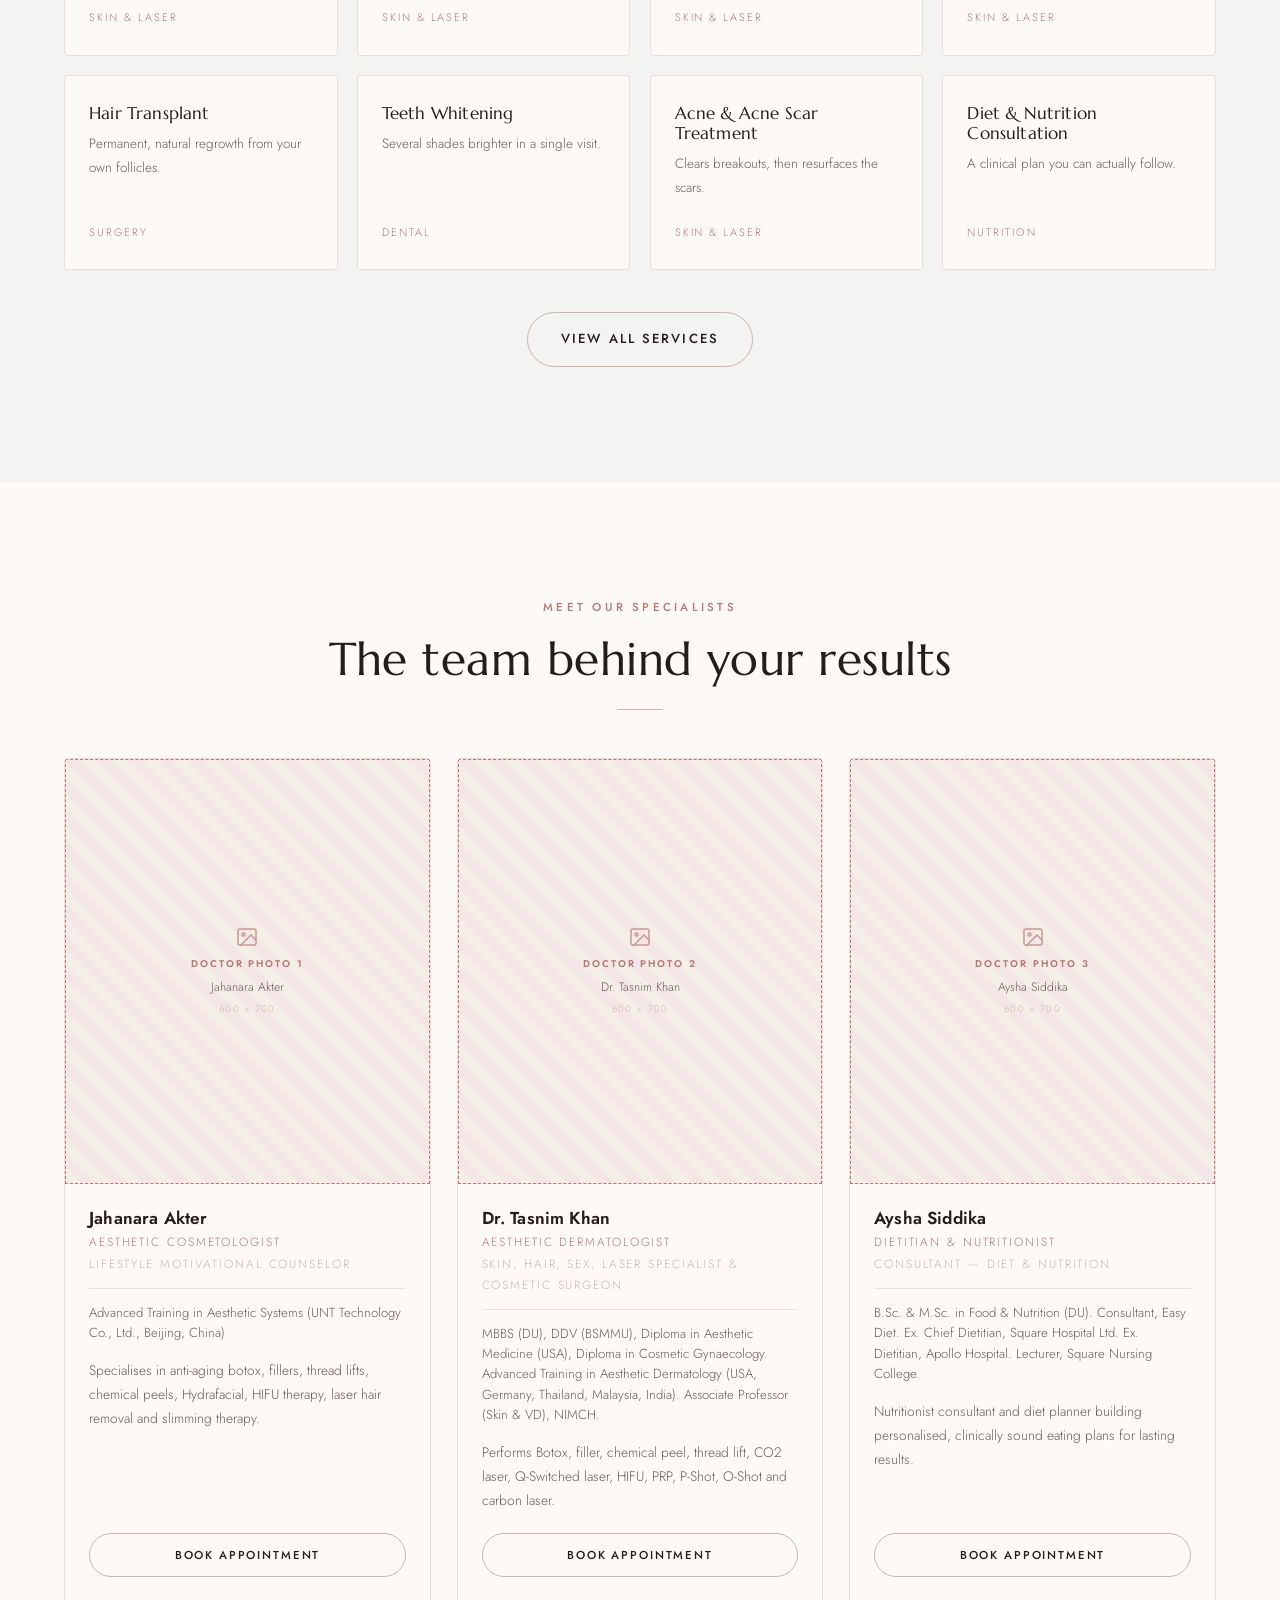
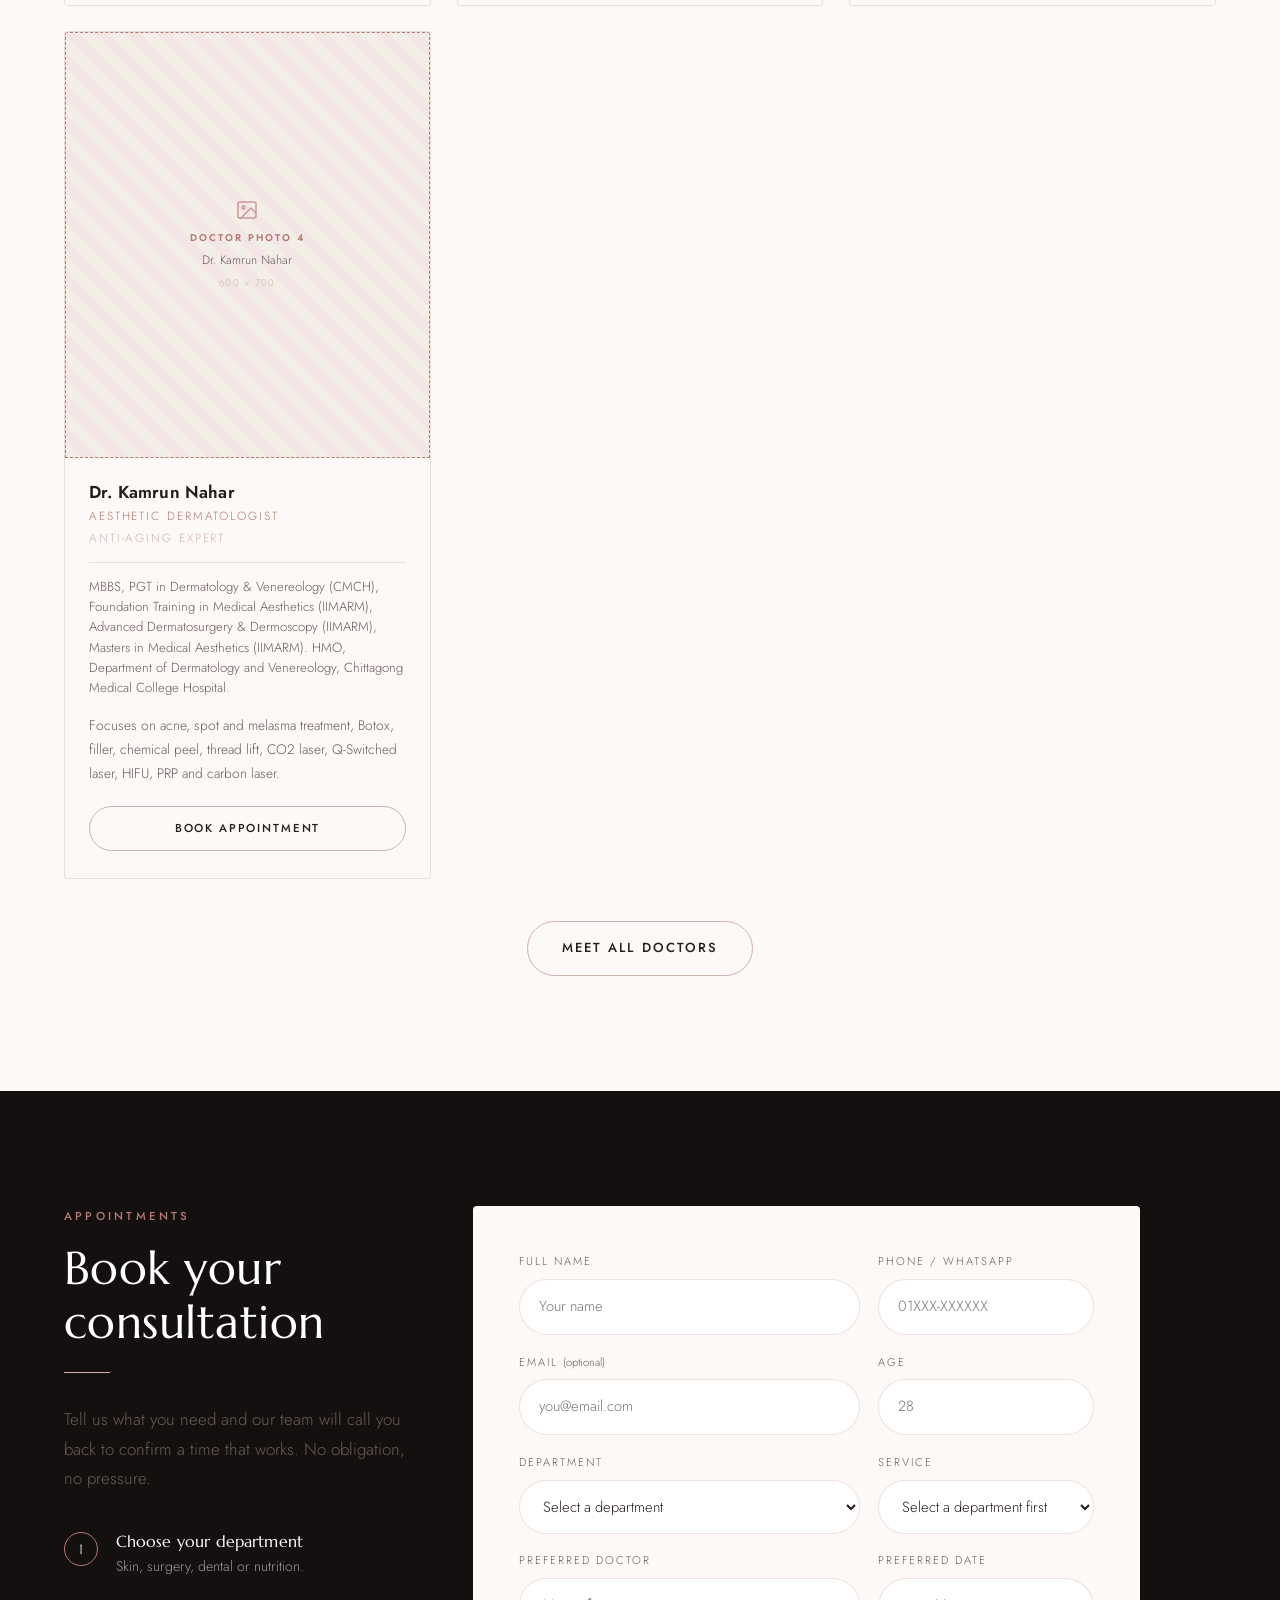
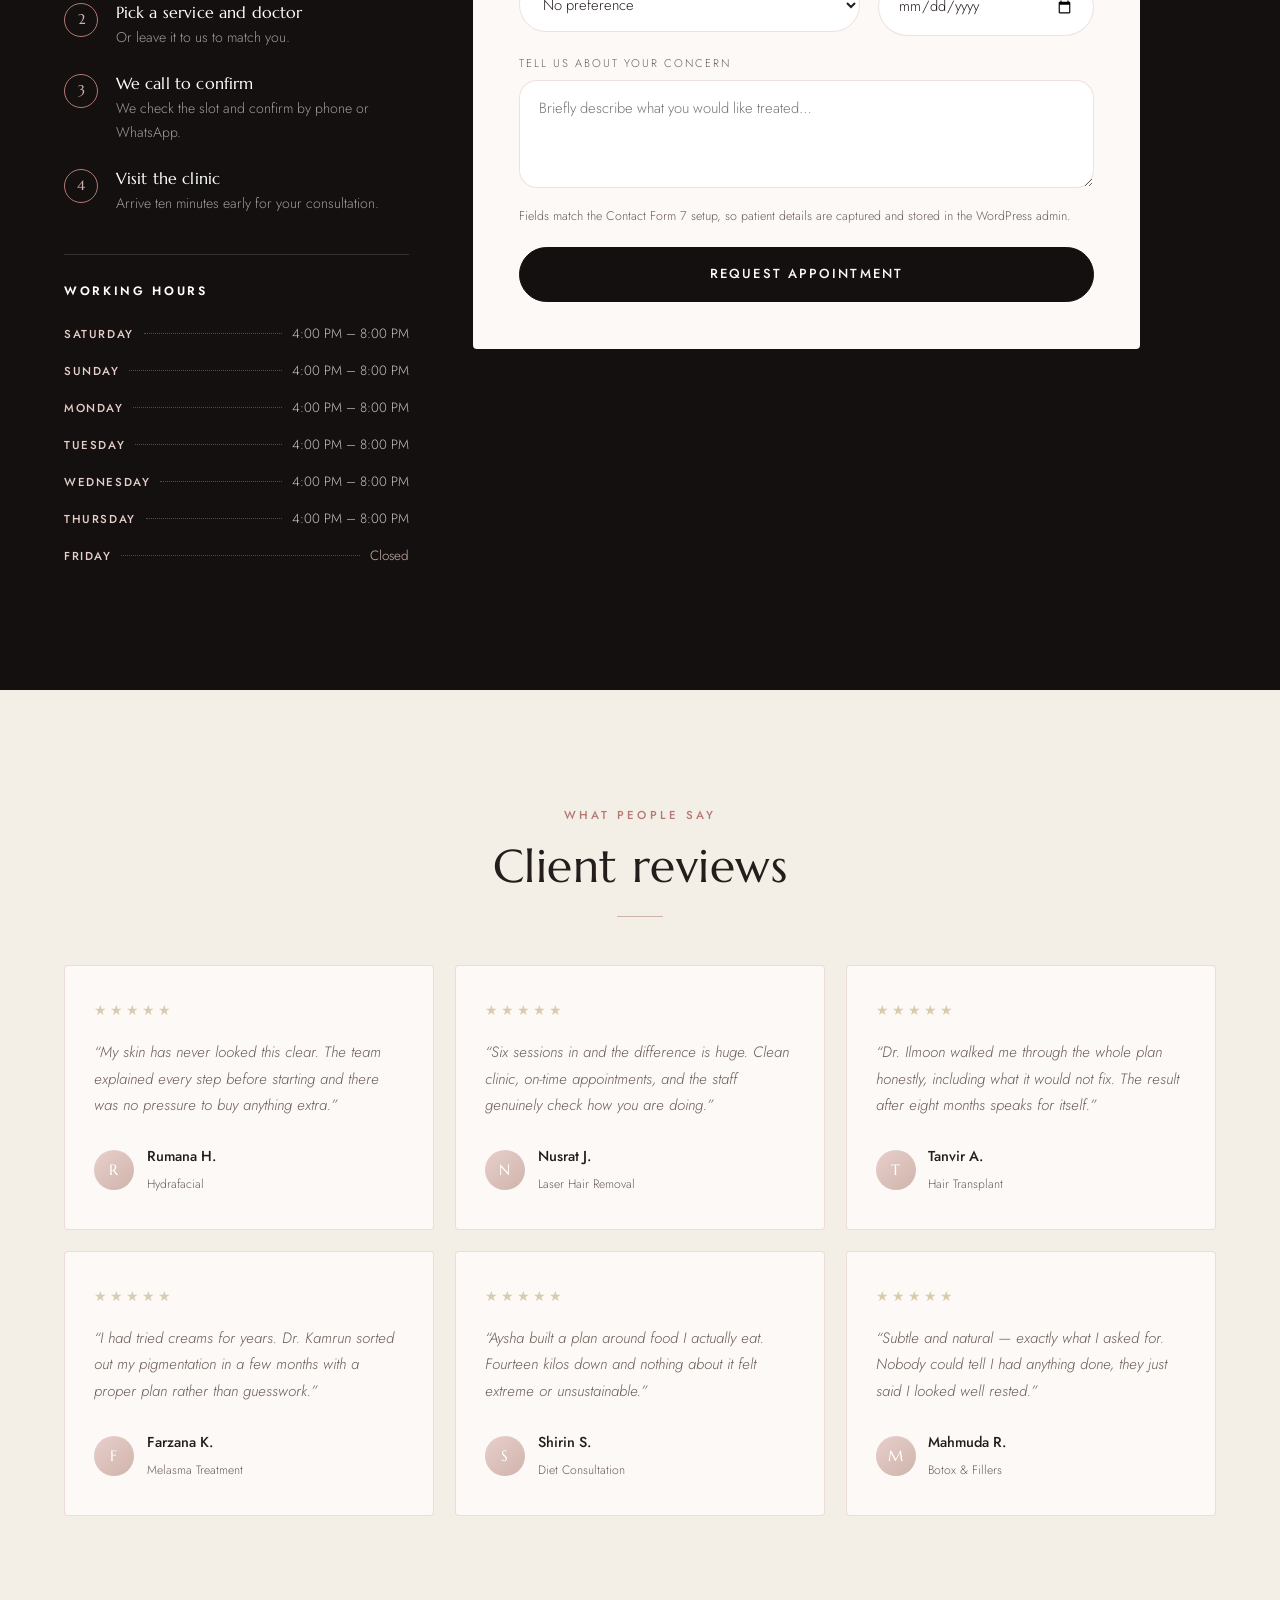
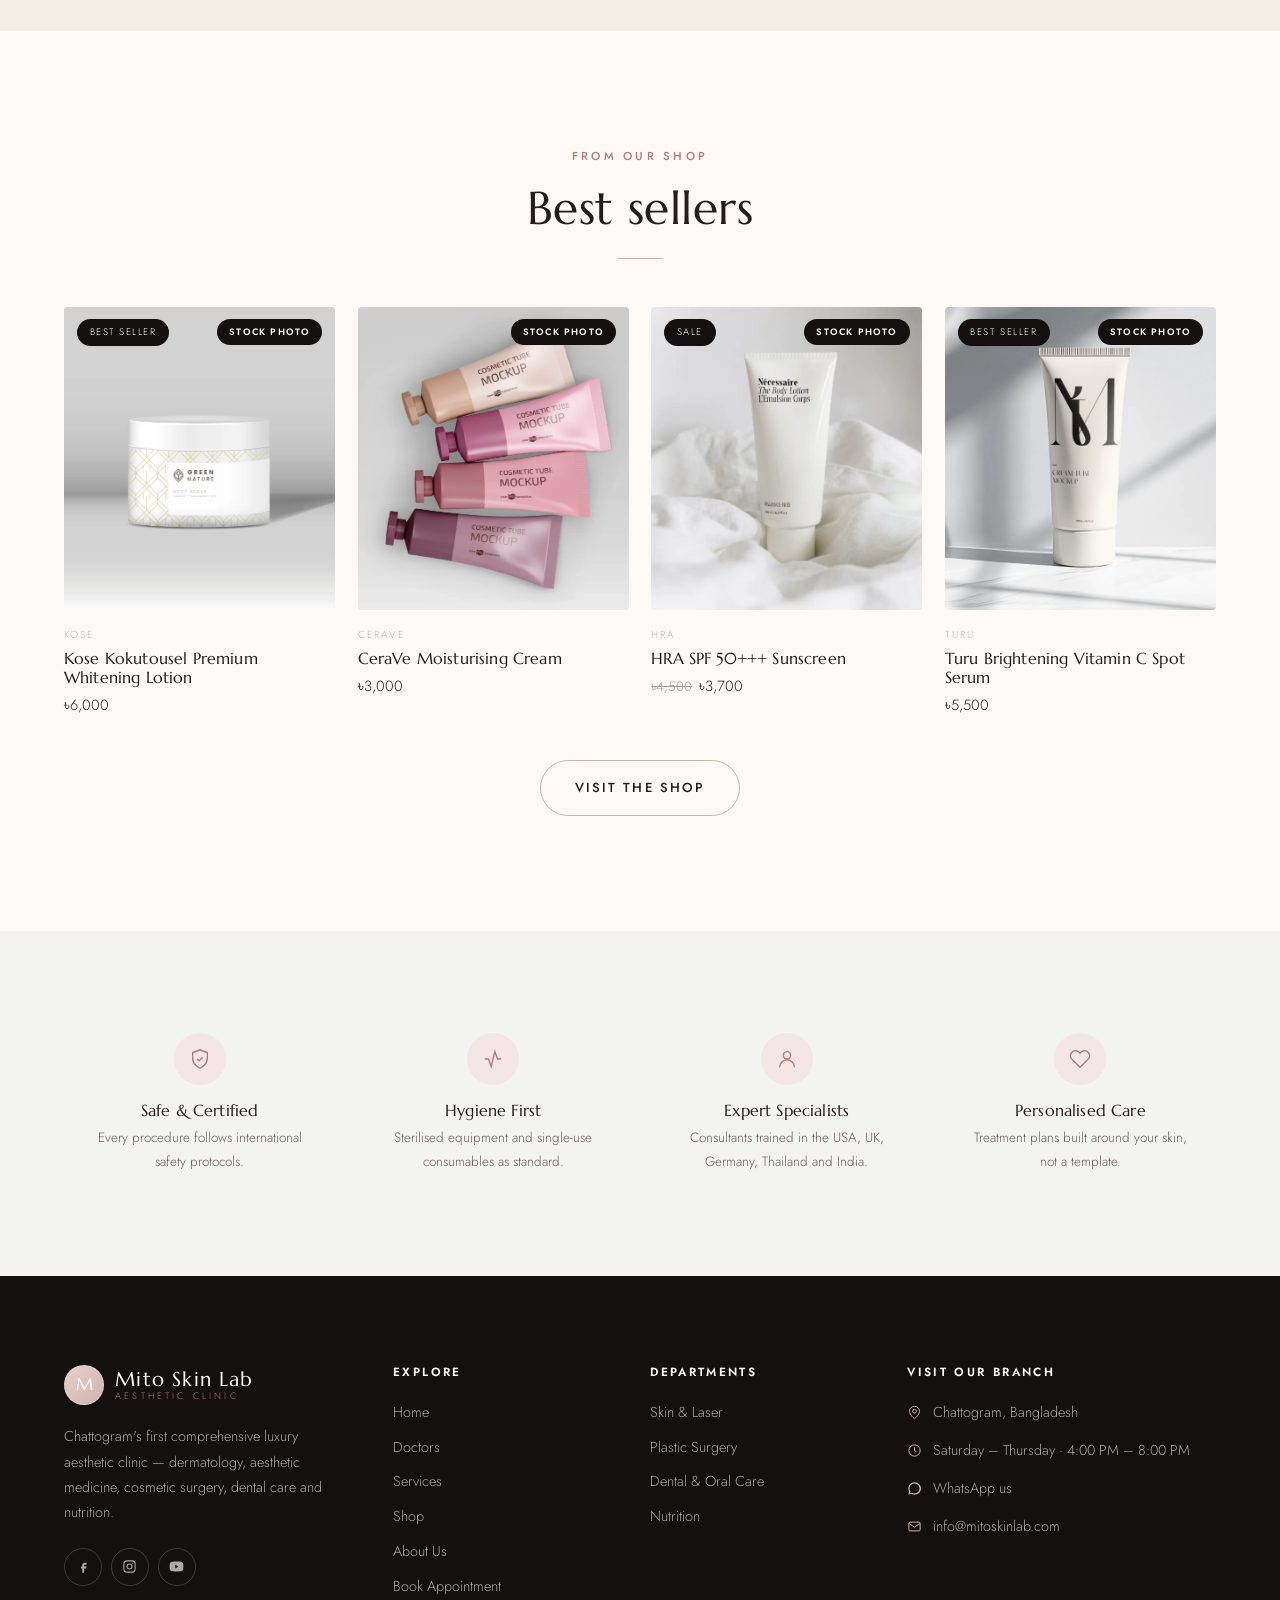
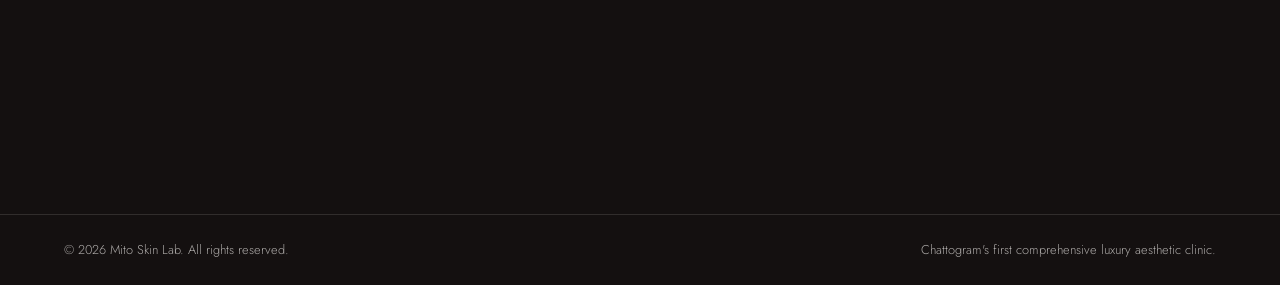
==== commit 174f91fe: "Add generic stock photography for product cards The client provided 9 stock/mockup images to fill pr" ====
--- a/site/index.html
+++ b/site/index.html
@@ -275,22 +275,22 @@
       </div>
       <div class="prod-grid">
         <article class="prod-card reveal">
-          <a class="prod-card__media" href="product.html?id=kose-whitening"><span class="prod-card__tag">Best seller</span><div class="ph"><svg viewBox="0 0 24 24" fill="none" stroke="currentColor" stroke-width="1.5"><rect x="3" y="4" width="18" height="16" rx="2"/><circle cx="8.5" cy="9.5" r="1.5"/><path d="m21 15-5-5L5 21"/></svg><span class="ph__label">Product Photo 1</span><span class="ph__name">Kose Kokutousel Premium Whitening Lotion</span><span class="ph__size">800 × 900</span></div></a>
+          <a class="prod-card__media" href="product.html?id=kose-whitening"><span class="prod-card__tag">Best seller</span><div class="stock-photo"><img src="assets/stock/stock-02.png" alt="Kose Kokutousel Premium Whitening Lotion" loading="lazy"><span class="stock-photo__flag">Stock photo</span></div></a>
           <p class="prod-card__brand">Kose</p><h4><a href="product.html?id=kose-whitening">Kose Kokutousel Premium Whitening Lotion</a></h4>
           <div class="prod-card__price">৳6,000</div>
         </article>
         <article class="prod-card reveal">
-          <a class="prod-card__media" href="product.html?id=cerave-cream"><div class="ph"><svg viewBox="0 0 24 24" fill="none" stroke="currentColor" stroke-width="1.5"><rect x="3" y="4" width="18" height="16" rx="2"/><circle cx="8.5" cy="9.5" r="1.5"/><path d="m21 15-5-5L5 21"/></svg><span class="ph__label">Product Photo 2</span><span class="ph__name">CeraVe Moisturising Cream</span><span class="ph__size">800 × 900</span></div></a>
+          <a class="prod-card__media" href="product.html?id=cerave-cream"><div class="stock-photo"><img src="assets/stock/stock-05.png" alt="CeraVe Moisturising Cream" loading="lazy"><span class="stock-photo__flag">Stock photo</span></div></a>
           <p class="prod-card__brand">CeraVe</p><h4><a href="product.html?id=cerave-cream">CeraVe Moisturising Cream</a></h4>
           <div class="prod-card__price">৳3,000</div>
         </article>
         <article class="prod-card reveal">
-          <a class="prod-card__media" href="product.html?id=hra-spf"><span class="prod-card__tag">Sale</span><div class="ph"><svg viewBox="0 0 24 24" fill="none" stroke="currentColor" stroke-width="1.5"><rect x="3" y="4" width="18" height="16" rx="2"/><circle cx="8.5" cy="9.5" r="1.5"/><path d="m21 15-5-5L5 21"/></svg><span class="ph__label">Product Photo 3</span><span class="ph__name">HRA SPF 50+++ Sunscreen</span><span class="ph__size">800 × 900</span></div></a>
+          <a class="prod-card__media" href="product.html?id=hra-spf"><span class="prod-card__tag">Sale</span><div class="stock-photo"><img src="assets/stock/stock-06.png" alt="HRA SPF 50+++ Sunscreen" loading="lazy"><span class="stock-photo__flag">Stock photo</span></div></a>
           <p class="prod-card__brand">HRA</p><h4><a href="product.html?id=hra-spf">HRA SPF 50+++ Sunscreen</a></h4>
           <div class="prod-card__price"><s>৳4,500</s>৳3,700</div>
         </article>
         <article class="prod-card reveal">
-          <a class="prod-card__media" href="product.html?id=turu-vitc"><span class="prod-card__tag">Best seller</span><div class="ph"><svg viewBox="0 0 24 24" fill="none" stroke="currentColor" stroke-width="1.5"><rect x="3" y="4" width="18" height="16" rx="2"/><circle cx="8.5" cy="9.5" r="1.5"/><path d="m21 15-5-5L5 21"/></svg><span class="ph__label">Product Photo 4</span><span class="ph__name">Turu Brightening Vitamin C Spot Serum</span><span class="ph__size">800 × 900</span></div></a>
+          <a class="prod-card__media" href="product.html?id=turu-vitc"><span class="prod-card__tag">Best seller</span><div class="stock-photo"><img src="assets/stock/stock-07.png" alt="Turu Brightening Vitamin C Spot Serum" loading="lazy"><span class="stock-photo__flag">Stock photo</span></div></a>
           <p class="prod-card__brand">Turu</p><h4><a href="product.html?id=turu-vitc">Turu Brightening Vitamin C Spot Serum</a></h4>
           <div class="prod-card__price">৳5,500</div>
         </article>
--- a/site/css/mito.css
+++ b/site/css/mito.css
@@ -726,6 +726,19 @@
 .ph--sm svg { width: 15px; height: 15px; margin: 0; }
 .ph--sm .ph__label { font-size: .52rem; letter-spacing: .1em; }
 
+/* Generic stock photography standing in for real product shots — real
+   image, but flagged so it still reads as temporary. Sits on the opposite
+   corner from .prod-card__tag (Best Seller / Sale) so the two never collide. */
+.stock-photo { position: absolute; inset: 0; }
+.stock-photo img { width: 100%; height: 100%; object-fit: cover; display: block; filter: saturate(.92); }
+.stock-photo__flag {
+  position: absolute; top: .8rem; right: .8rem; z-index: 3;
+  padding: .3rem .75rem; border-radius: var(--radius);
+  background: var(--premium); color: var(--chantilly);
+  font-size: .58rem; letter-spacing: .13em; text-transform: uppercase; font-weight: 600;
+}
+.stock-photo--sm .stock-photo__flag { padding: .2rem .5rem; font-size: .48rem; top: .5rem; right: .5rem; }
+
 /* hero: sits over the video area so the landing-page slot is obvious */
 .hero__ph {
   position: absolute; right: var(--gutter); top: 24%; z-index: 2;
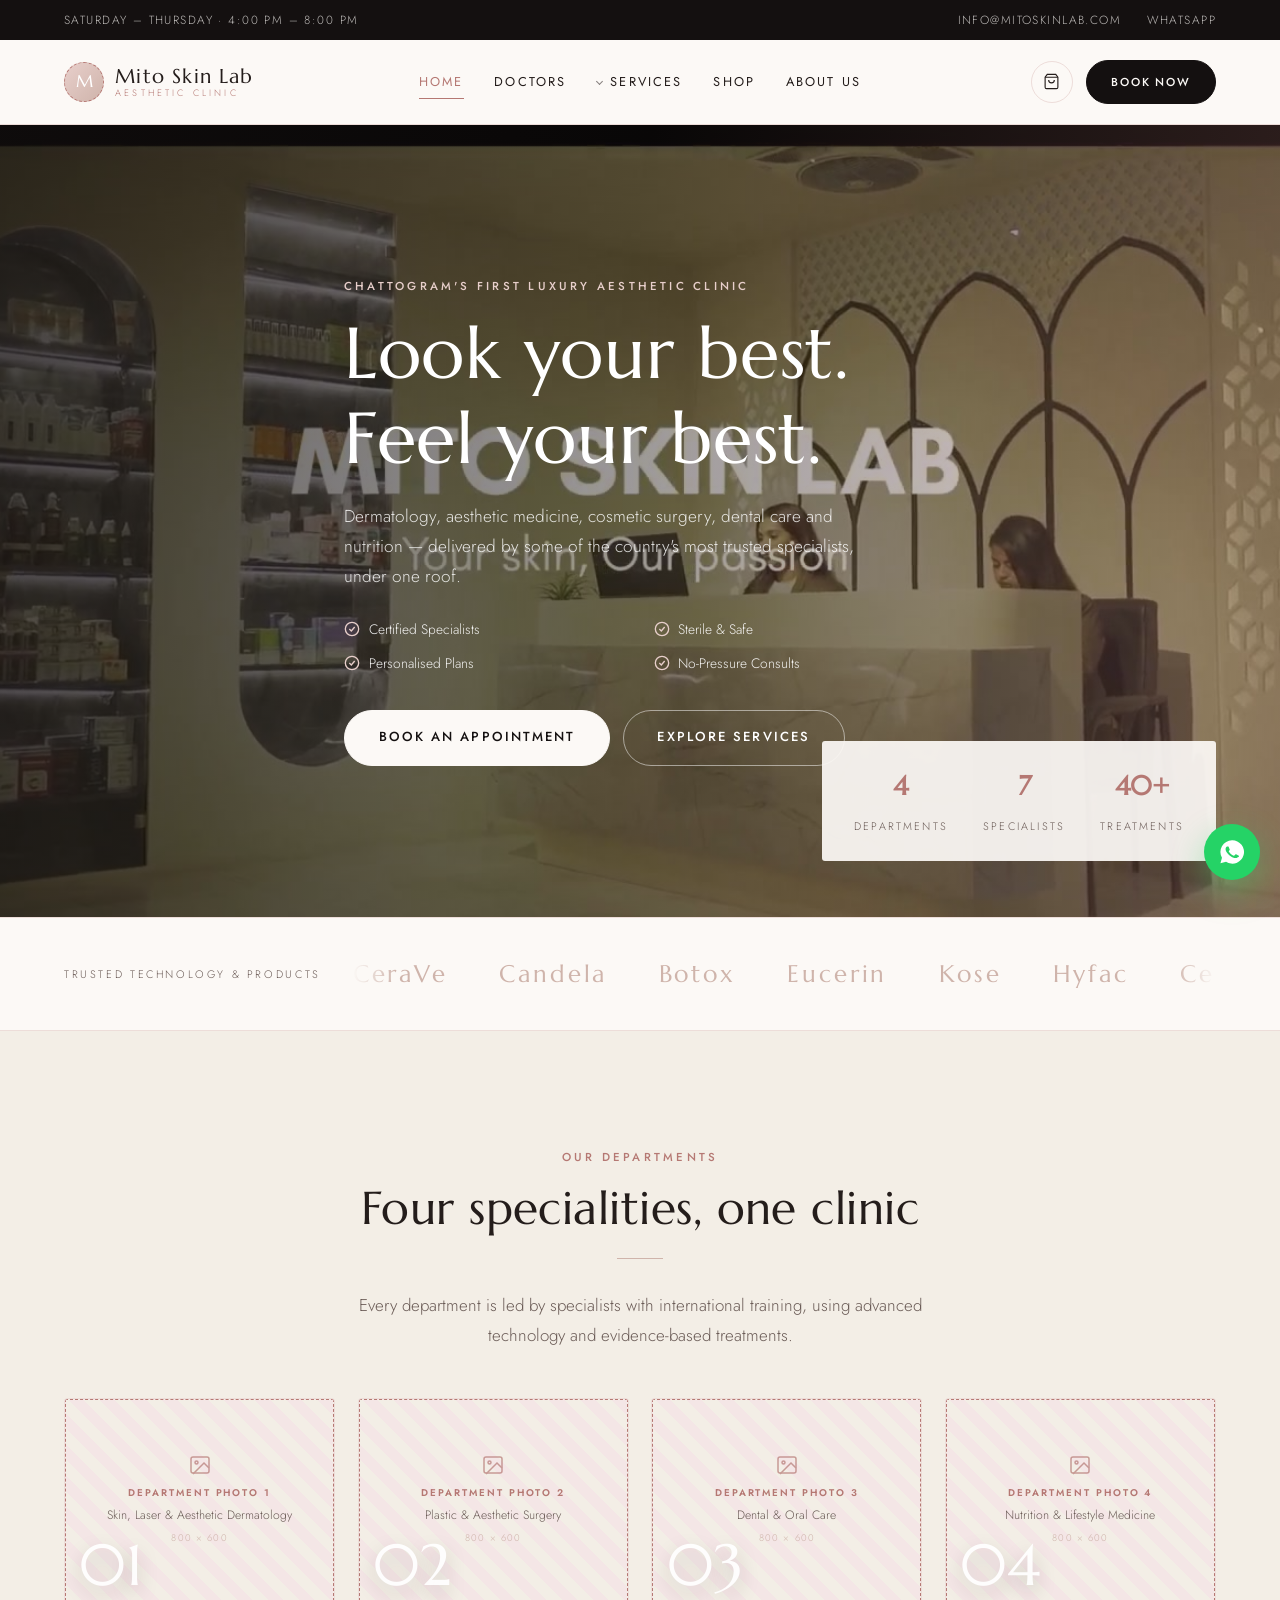
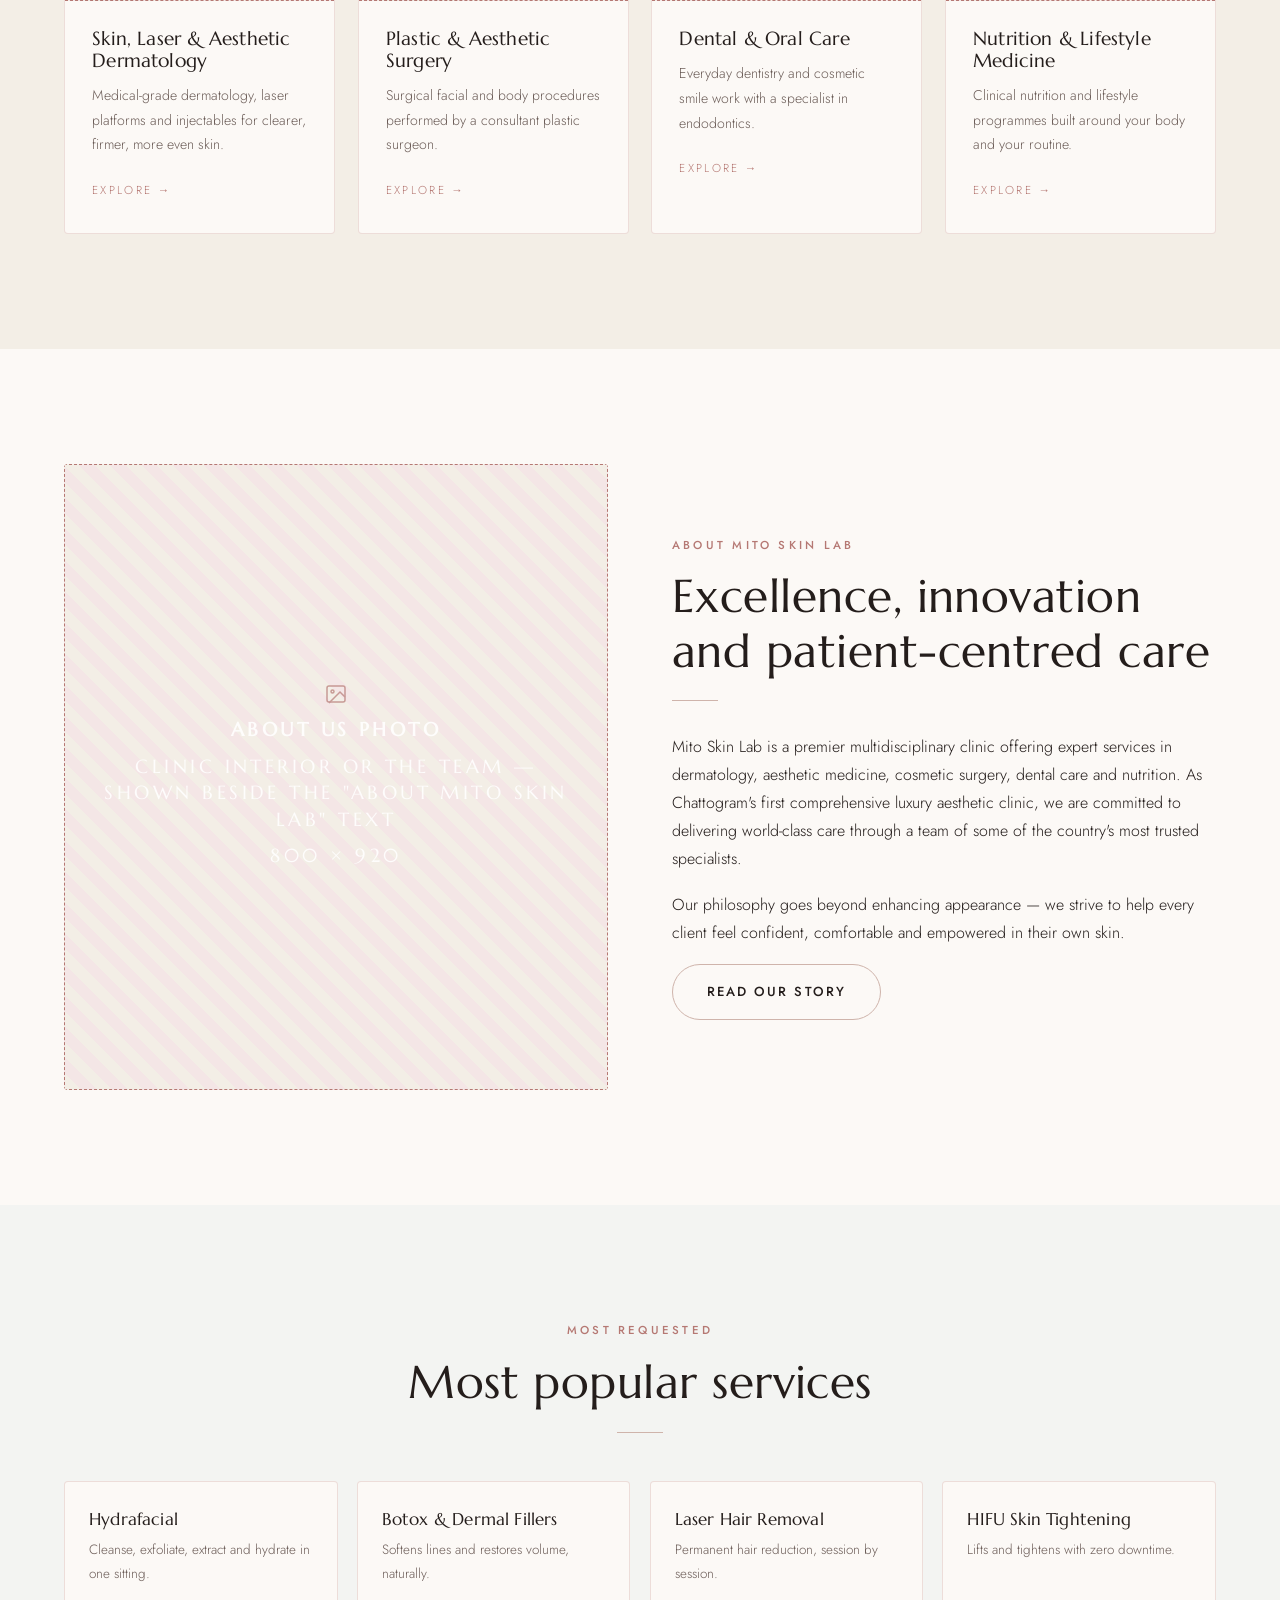
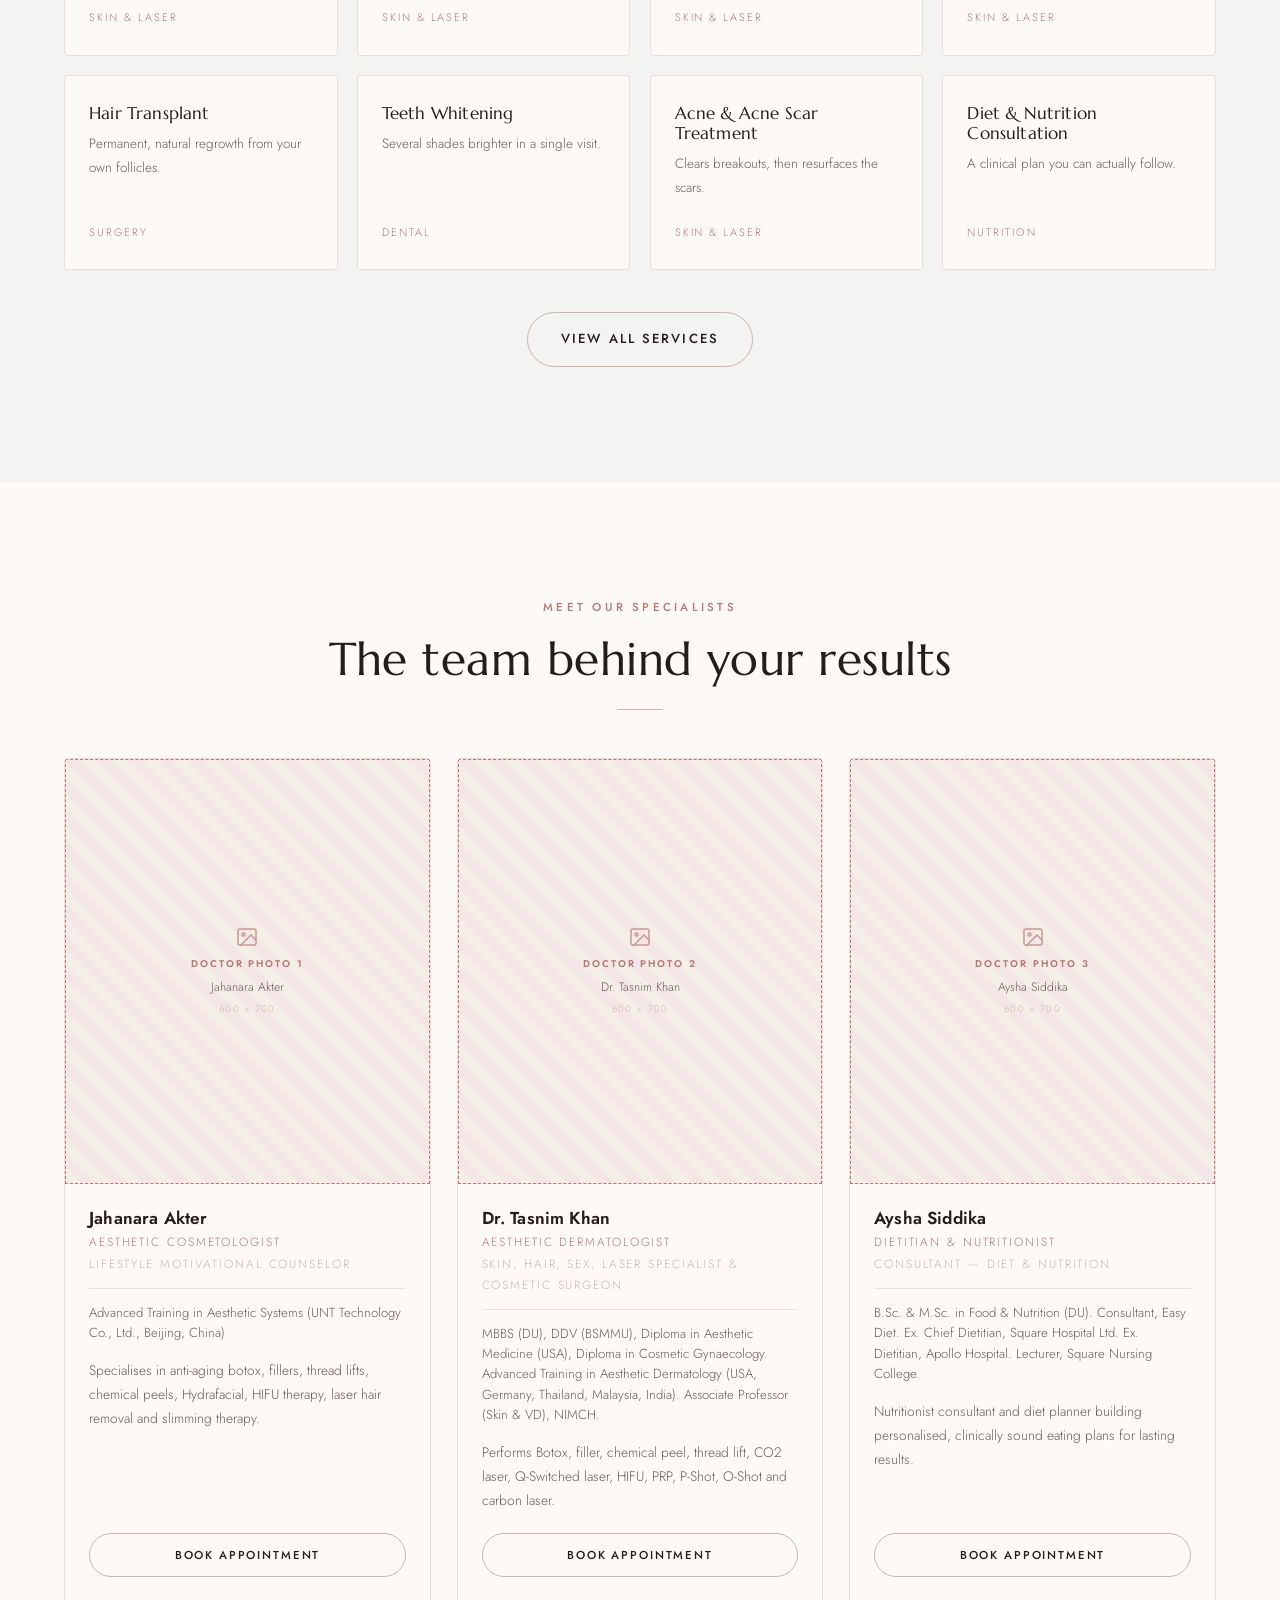
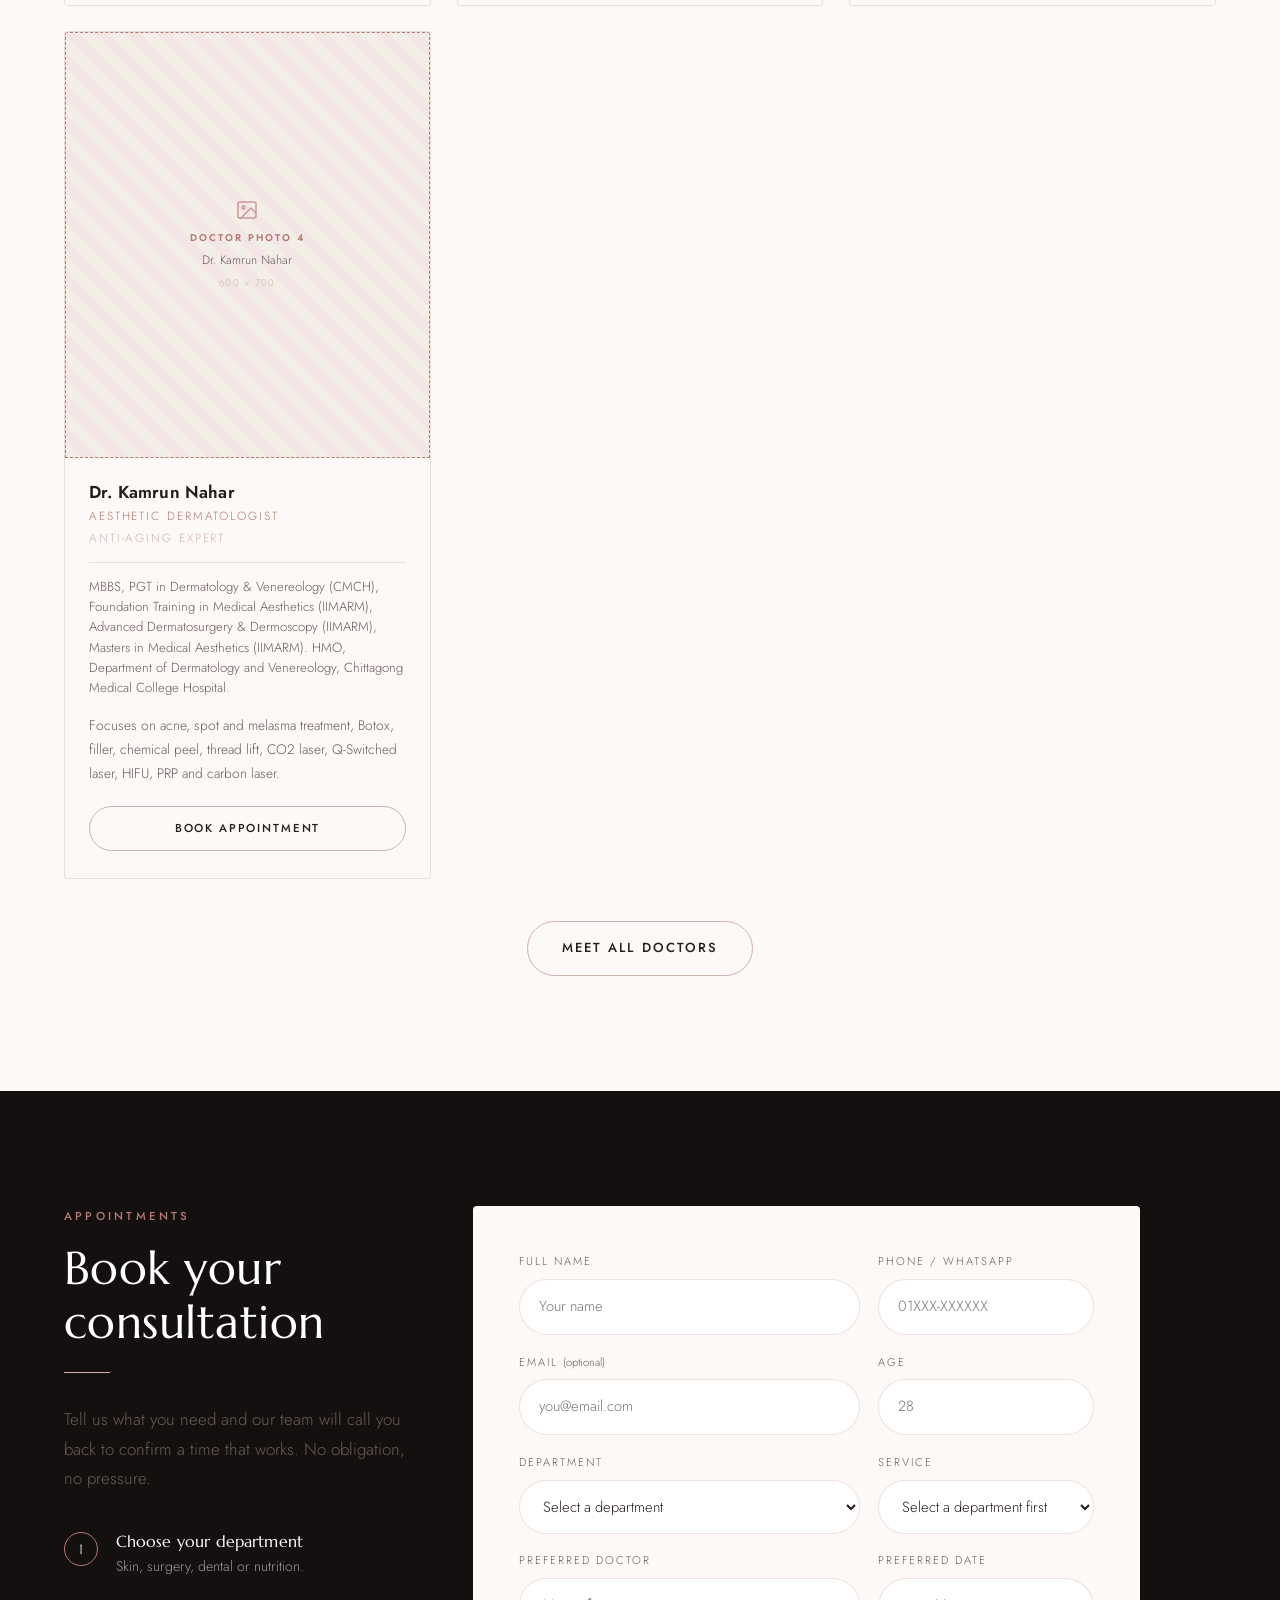
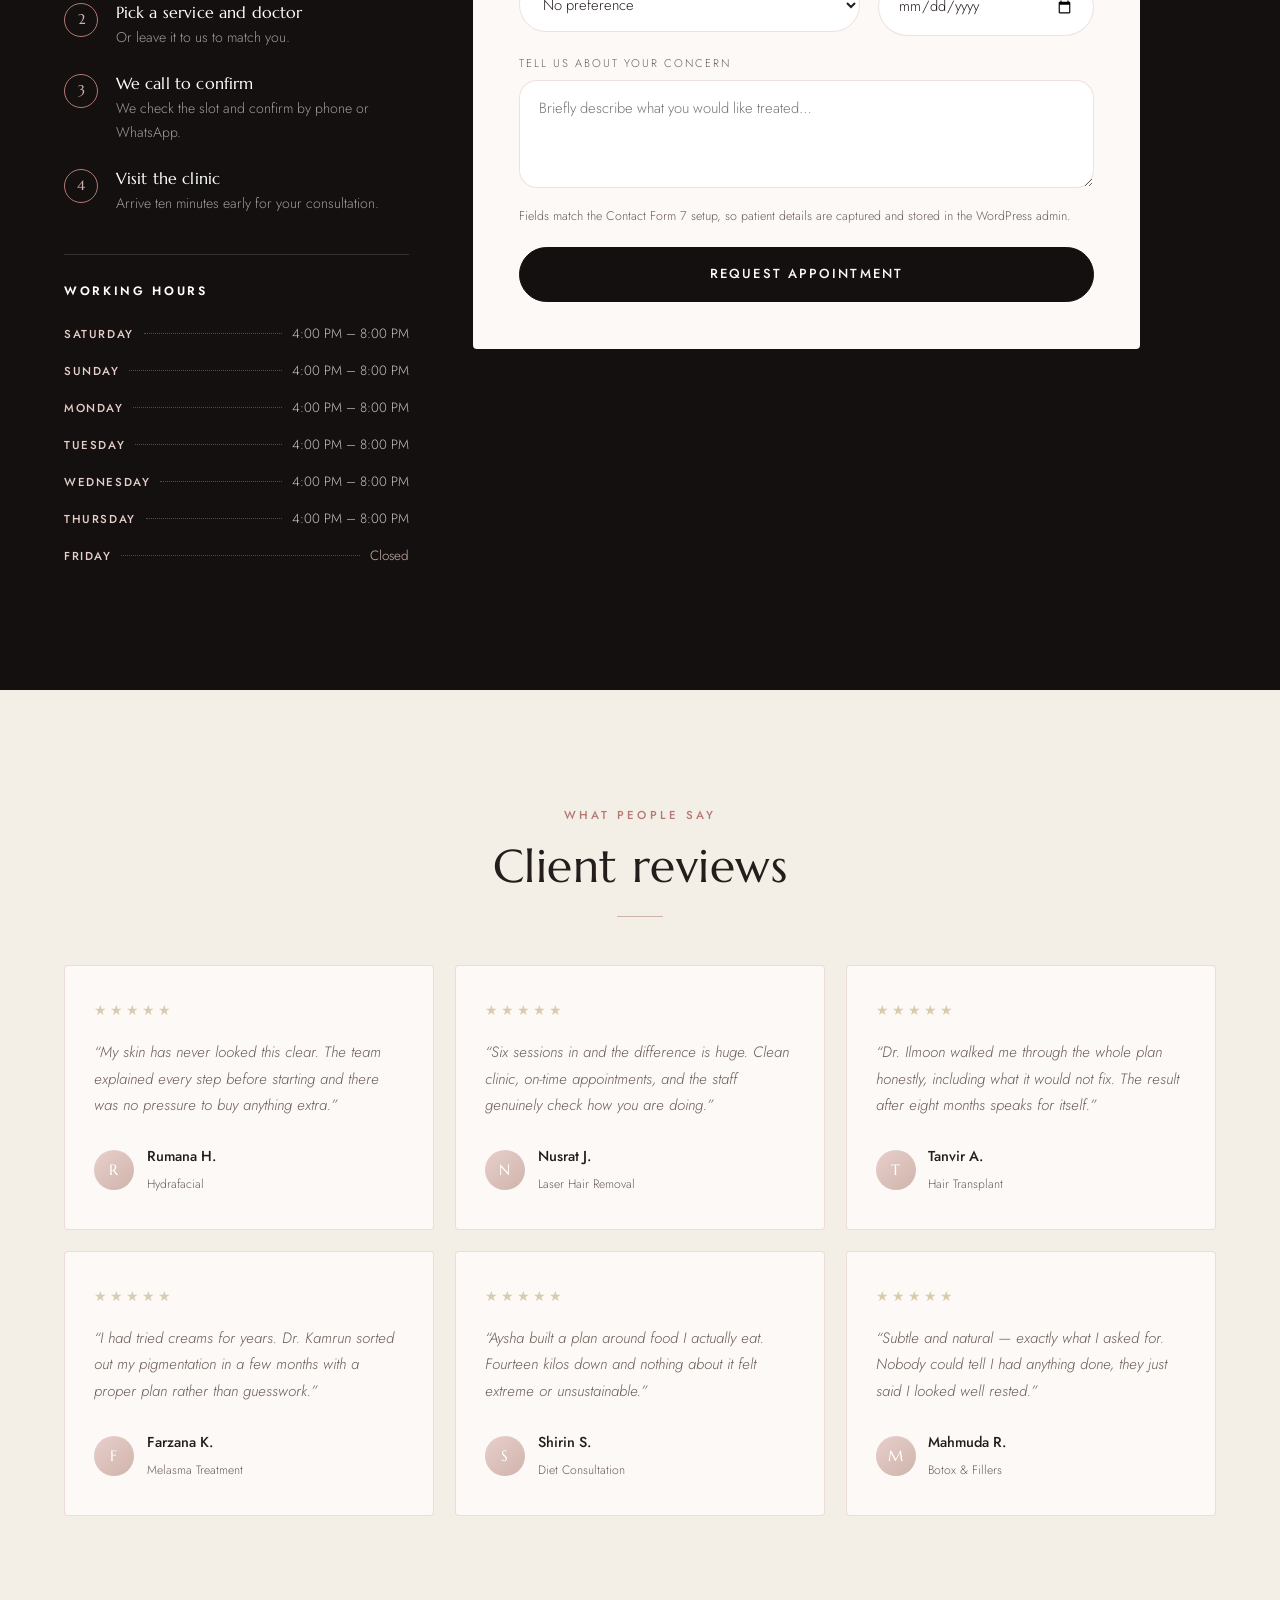
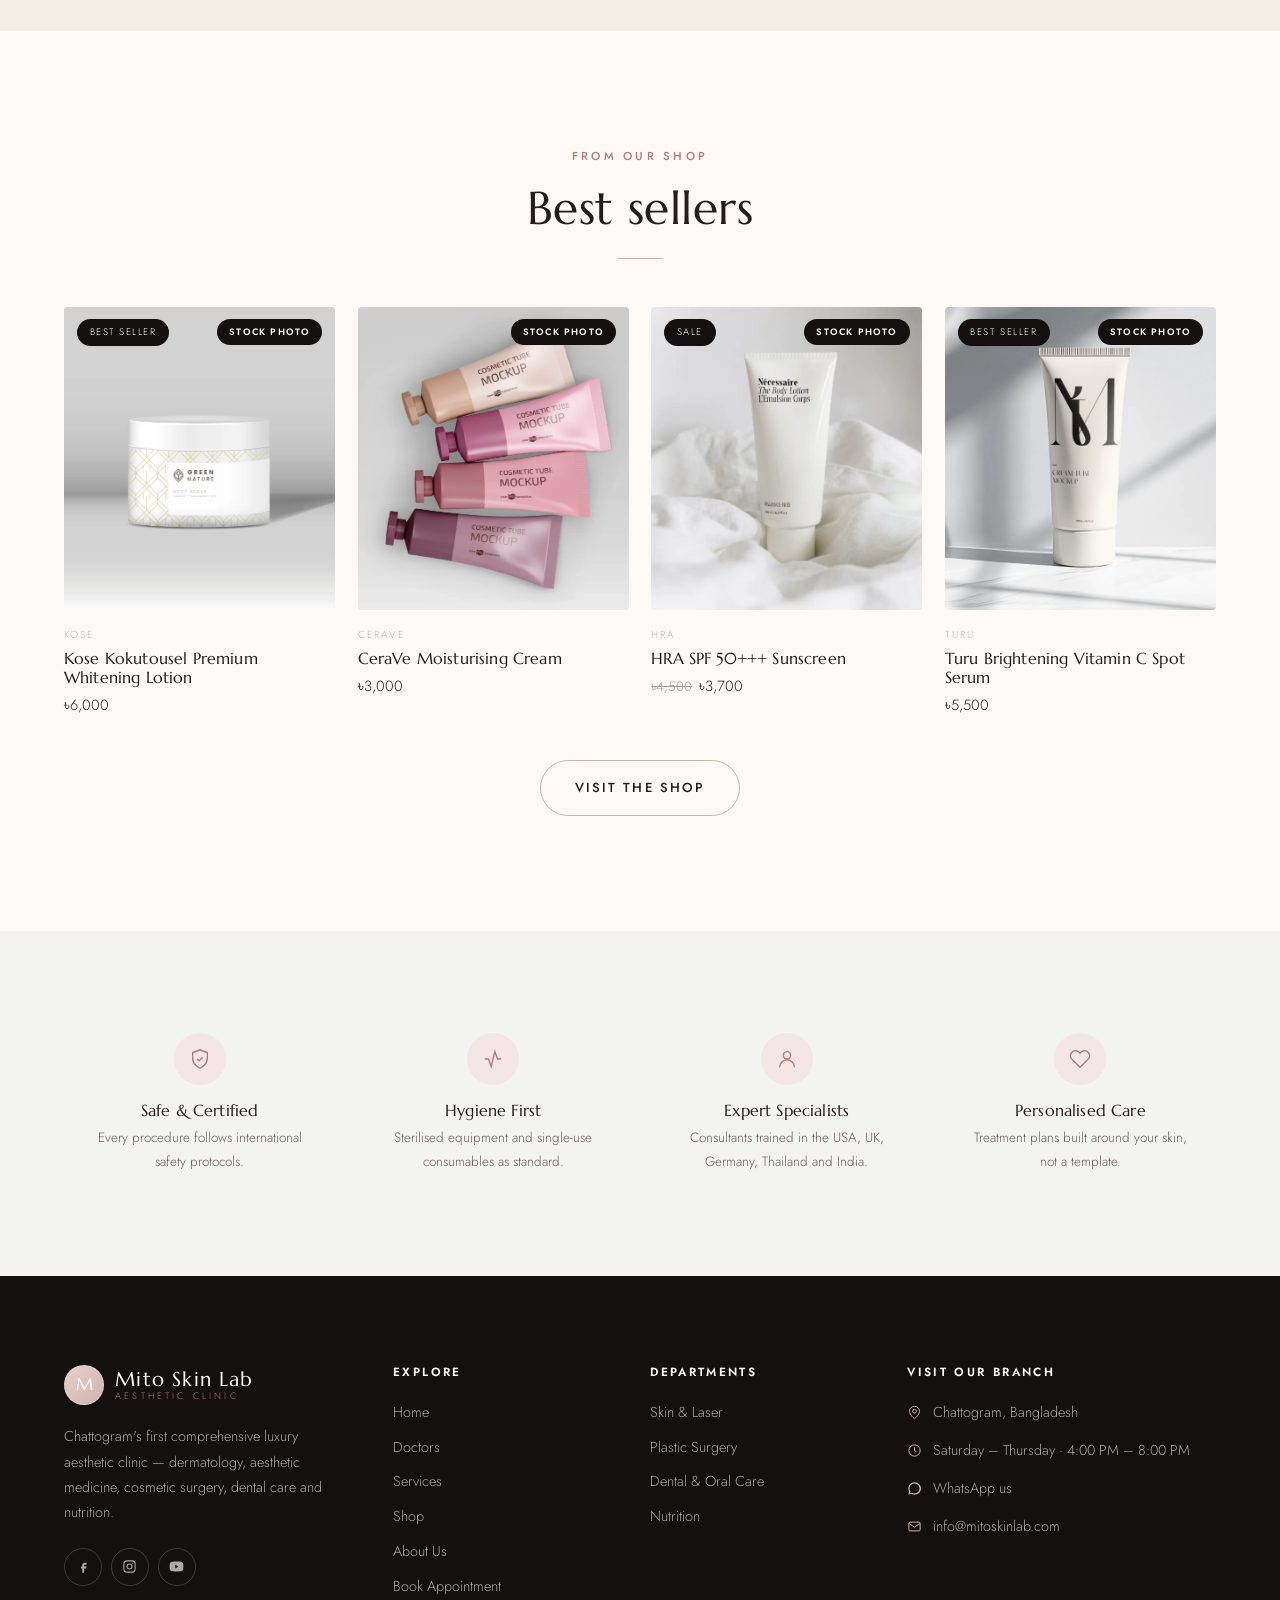
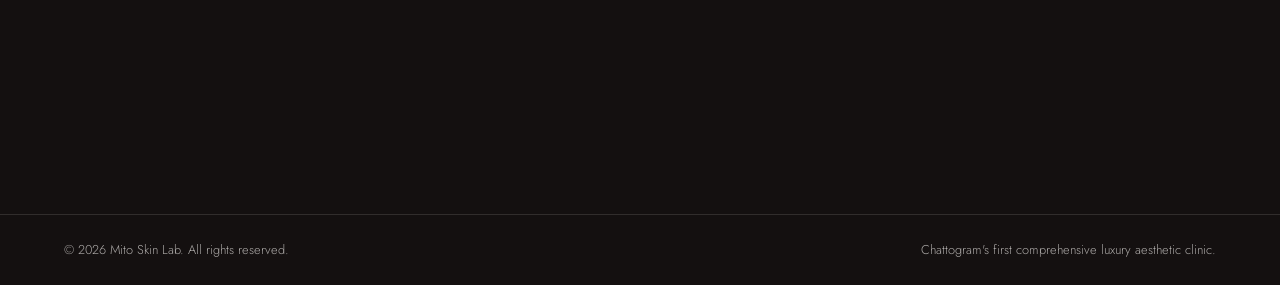
==== commit bfce3d0c: "Add hero landing page video, re-encoded for the web Client dropped the real clinic video ("BRAND VID" ====
--- a/site/index.html
+++ b/site/index.html
@@ -94,22 +94,18 @@
 
 <main>
 
-  <!-- ============ HERO — video at the top (Feedback 2 & 4) ============ -->
+  <!-- ============ HERO — video at the top (Feedback 2 & 4) ============
+       Source: client's "BRAND VIDEO.MP4" (265MB, HEVC, 1920x1080@60fps).
+       Re-encoded to assets/video/hero.mp4 — H.264 720p30, muted, no audio
+       track (~5.8MB) — HEVC has no reliable <video> support outside Safari,
+       and 265MB was never viable as a page asset either way. Poster is a
+       frame grabbed from the video's own closing brand card (~98s in).
+       ============================================================== -->
   <section class="hero">
     <div class="hero__media">
-      <!-- Drop the client's clinic video at assets/hero.mp4 (from the Drive link)
-           and the still at assets/hero-poster.jpg — then delete .hero__ph below. -->
-      <video autoplay muted loop playsinline poster="assets/hero-poster.jpg">
-        <source src="assets/hero.mp4" type="video/mp4">
+      <video autoplay muted loop playsinline poster="assets/video/hero-poster.jpg">
+        <source src="assets/video/hero.mp4" type="video/mp4">
       </video>
-    </div>
-
-    <!-- Marks the landing-page video slot until the real file arrives -->
-    <div class="hero__ph">
-      <svg viewBox="0 0 24 24" fill="none" stroke="currentColor" stroke-width="1.5"><rect x="3" y="4" width="18" height="16" rx="2"/><circle cx="8.5" cy="9.5" r="1.5"/><path d="m21 15-5-5L5 21"/></svg>
-      <span class="ph__label">Landing Page Video</span>
-      <span class="ph__name">The clinic video goes here — full-width background behind this text</span>
-      <span class="ph__size">1920 × 1080 · MP4</span>
     </div>
     <div class="wrap hero__inner">
       <p class="eyebrow">Chattogram's First Luxury Aesthetic Clinic</p>
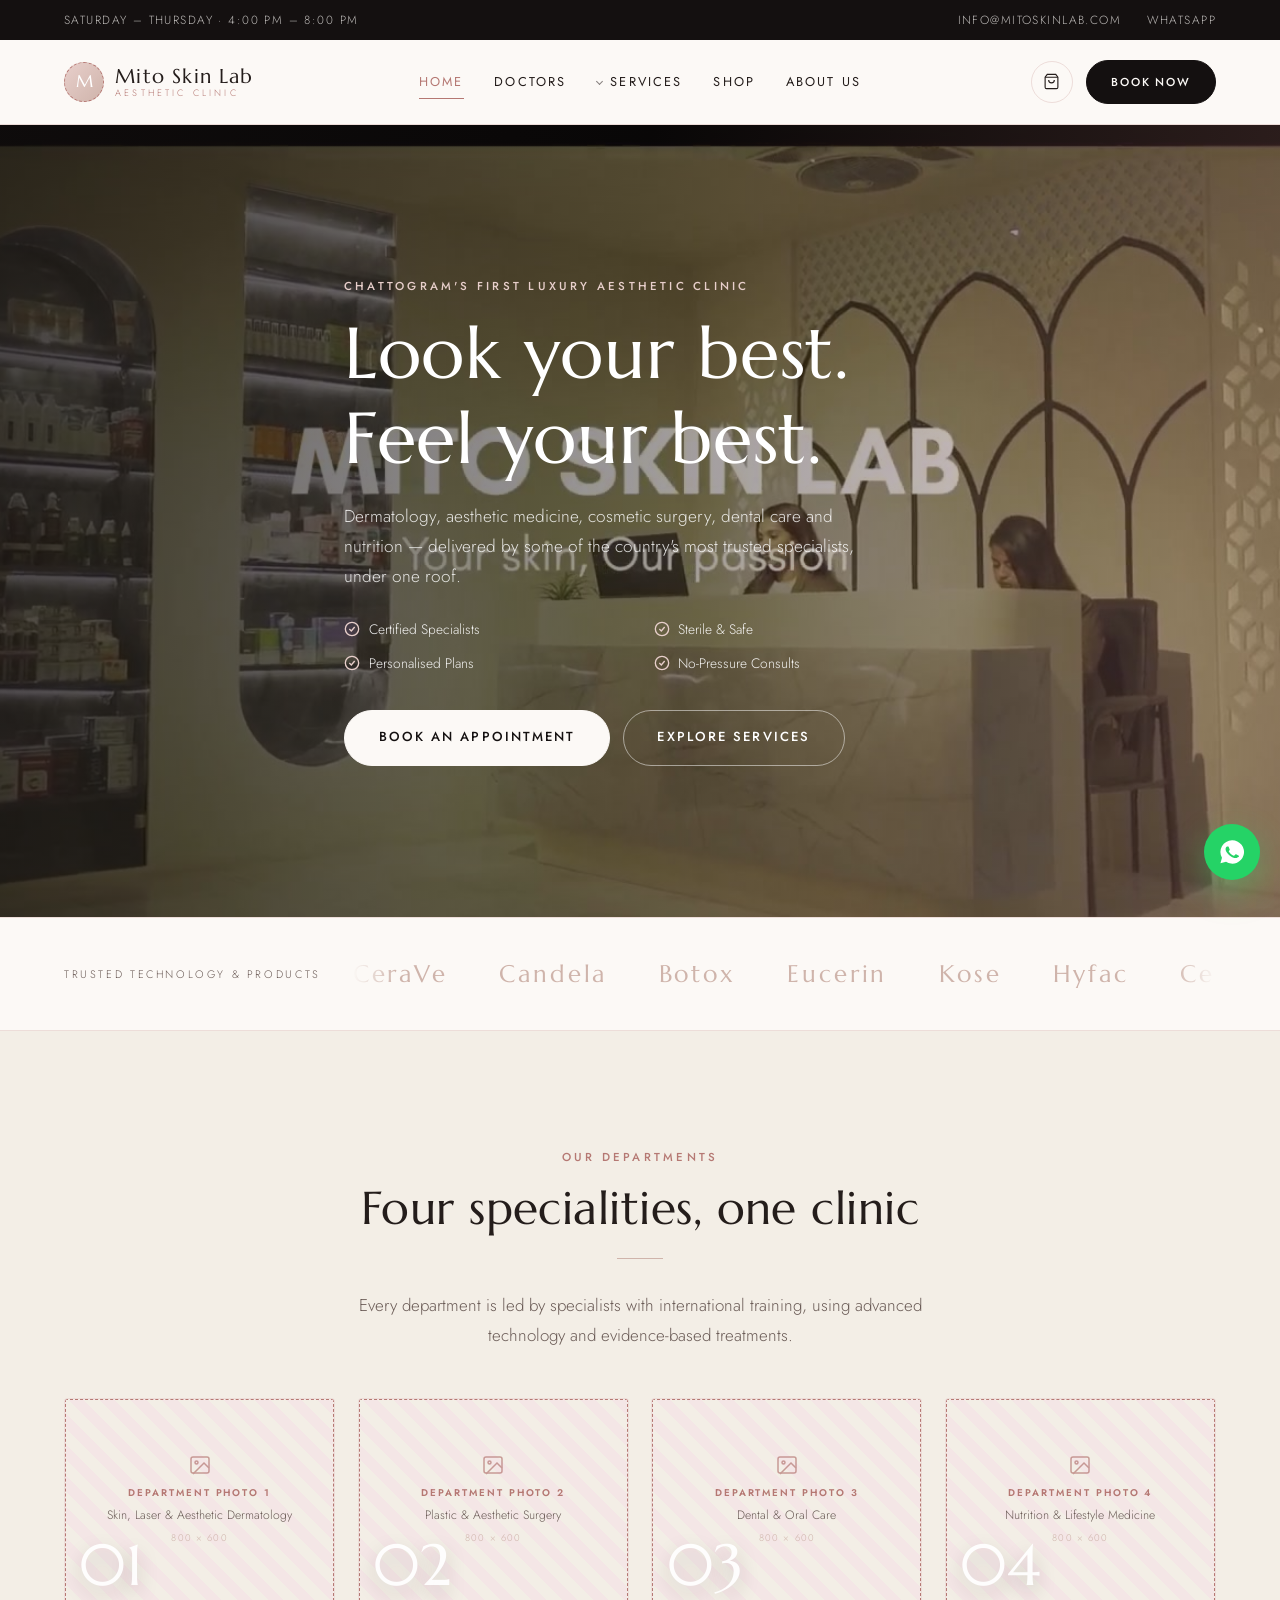
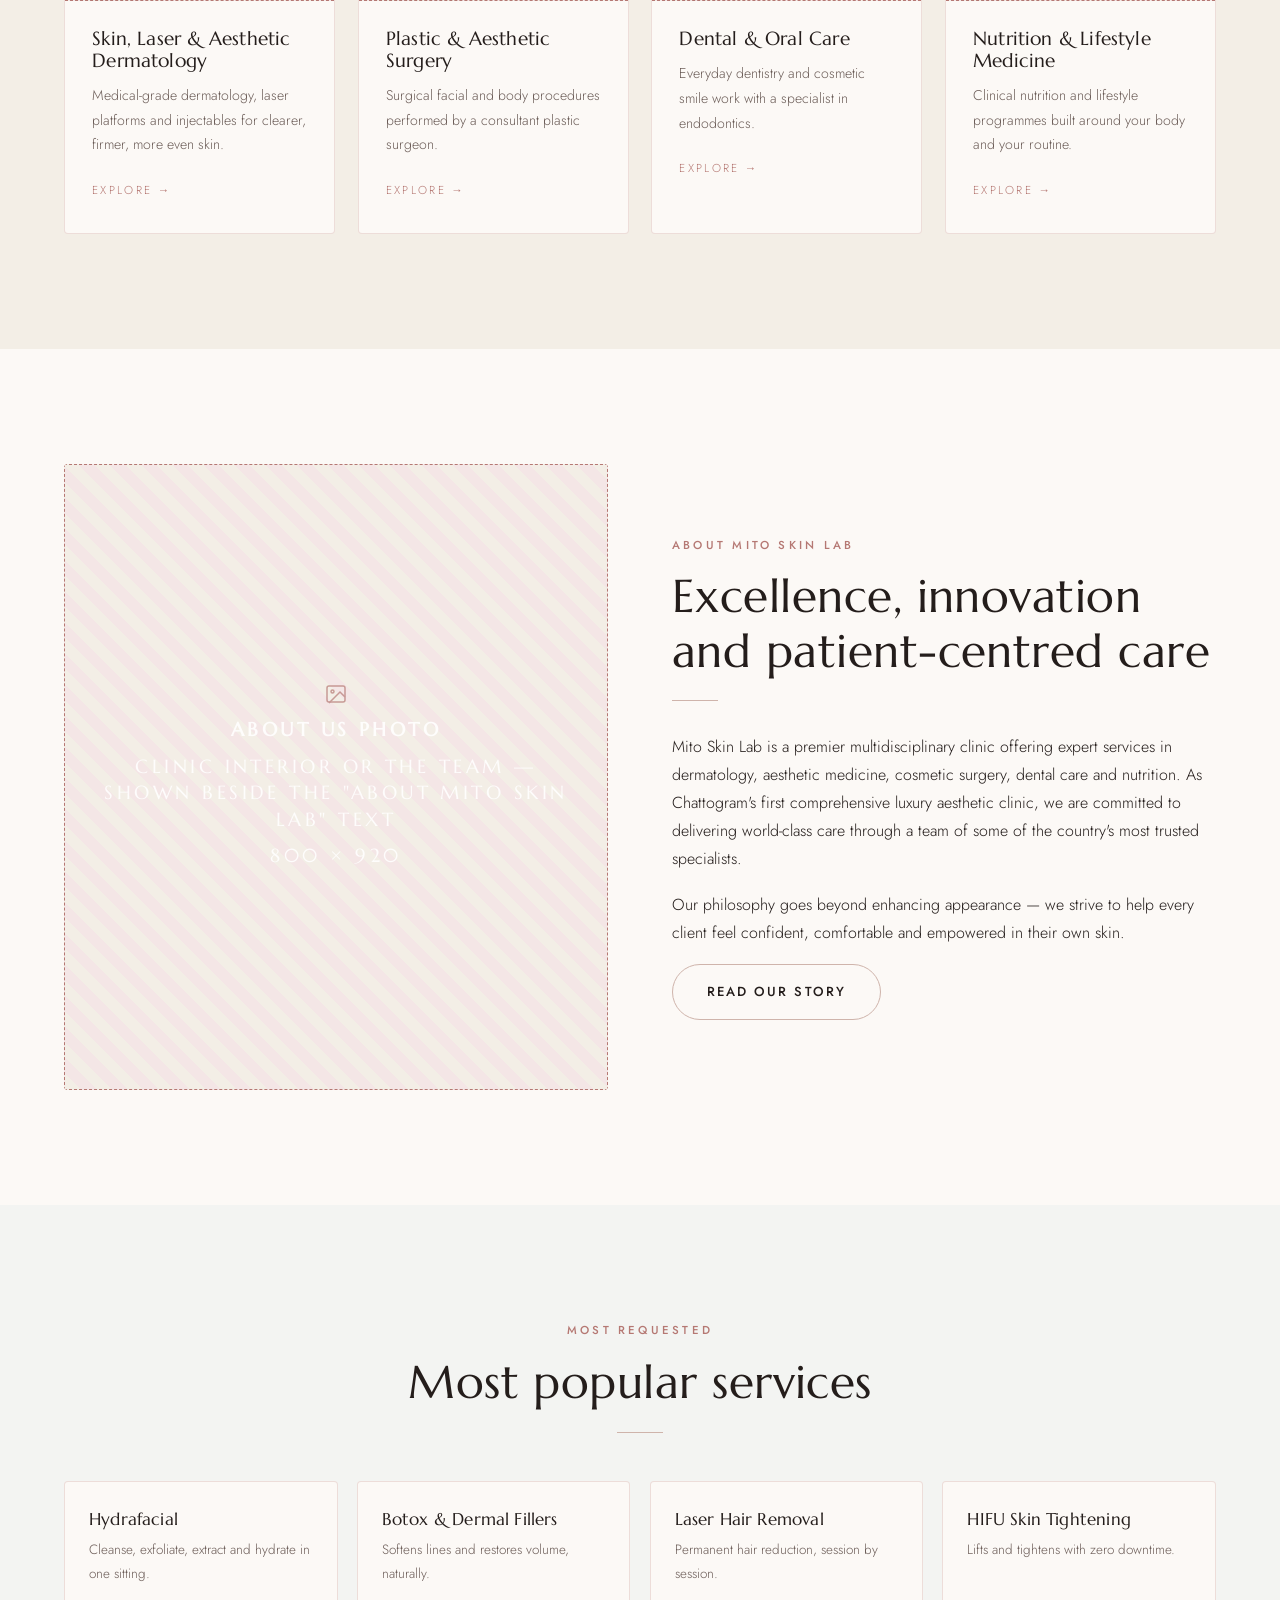
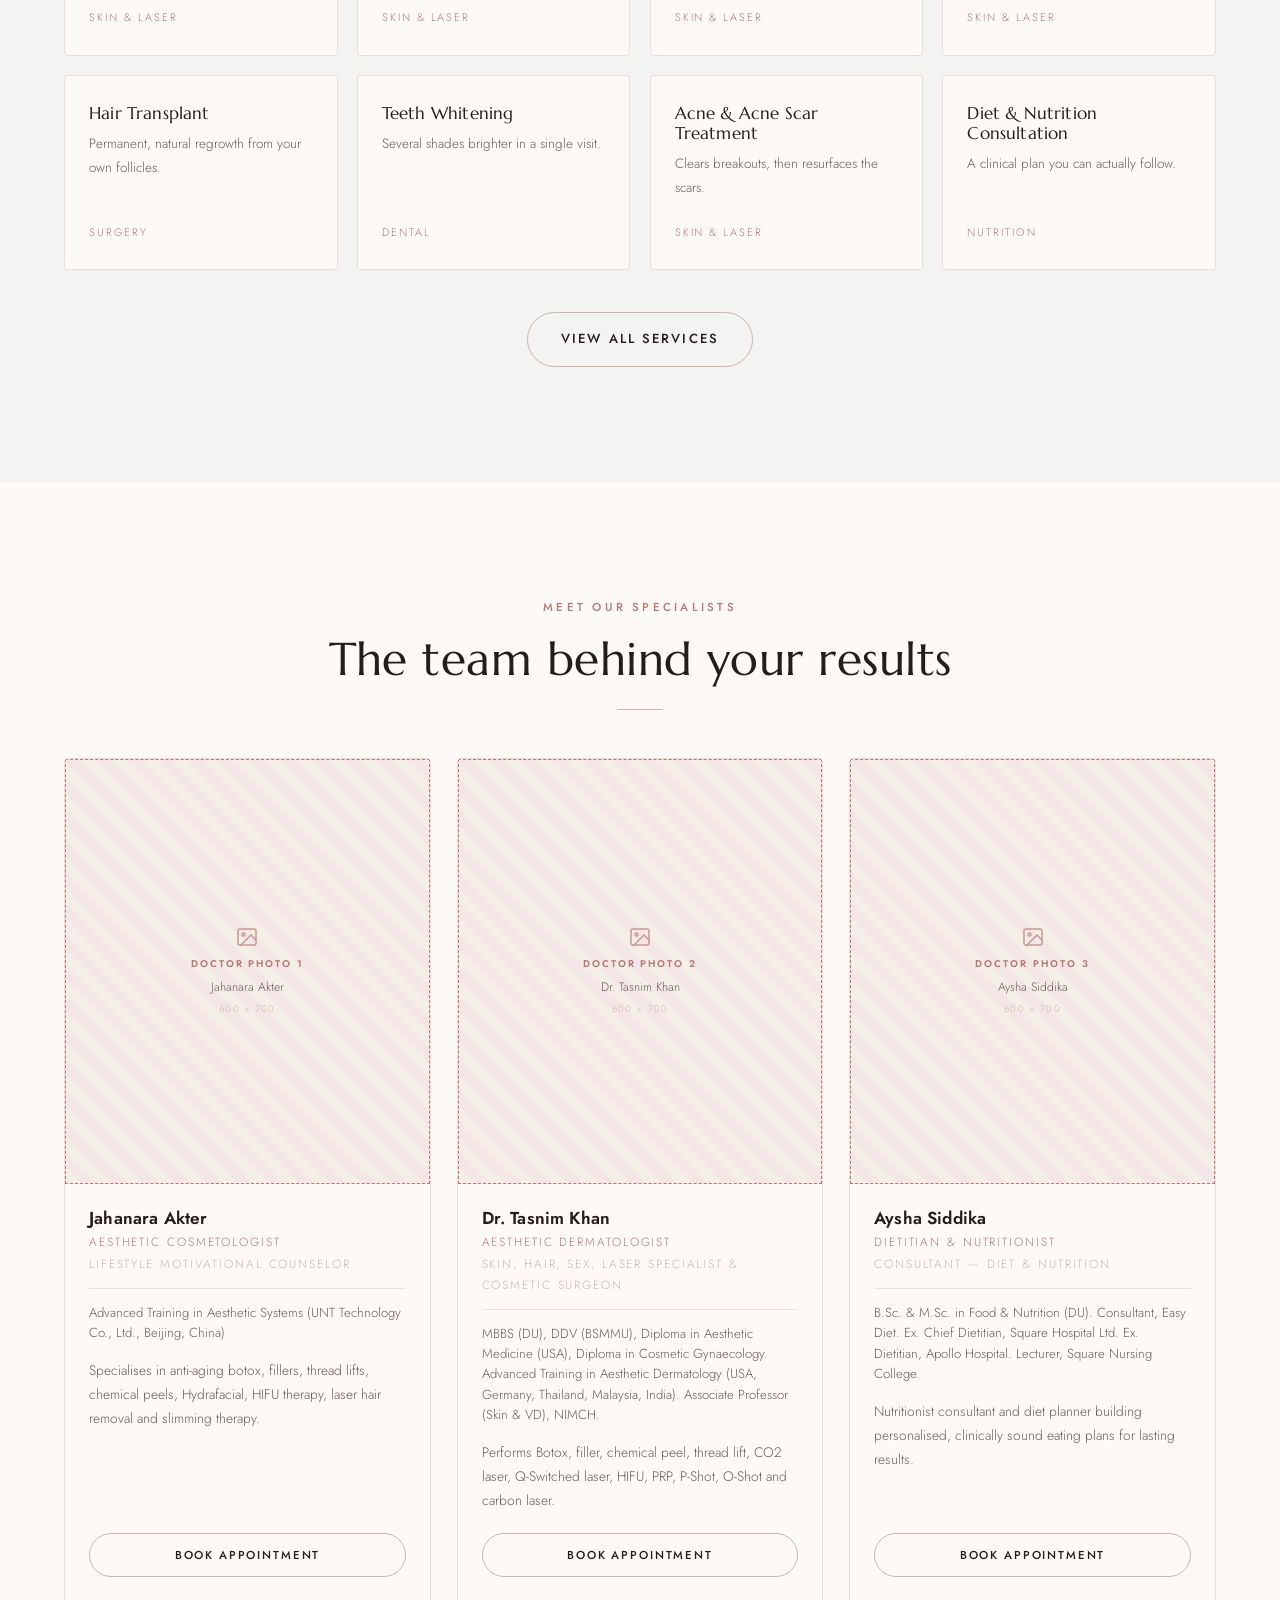
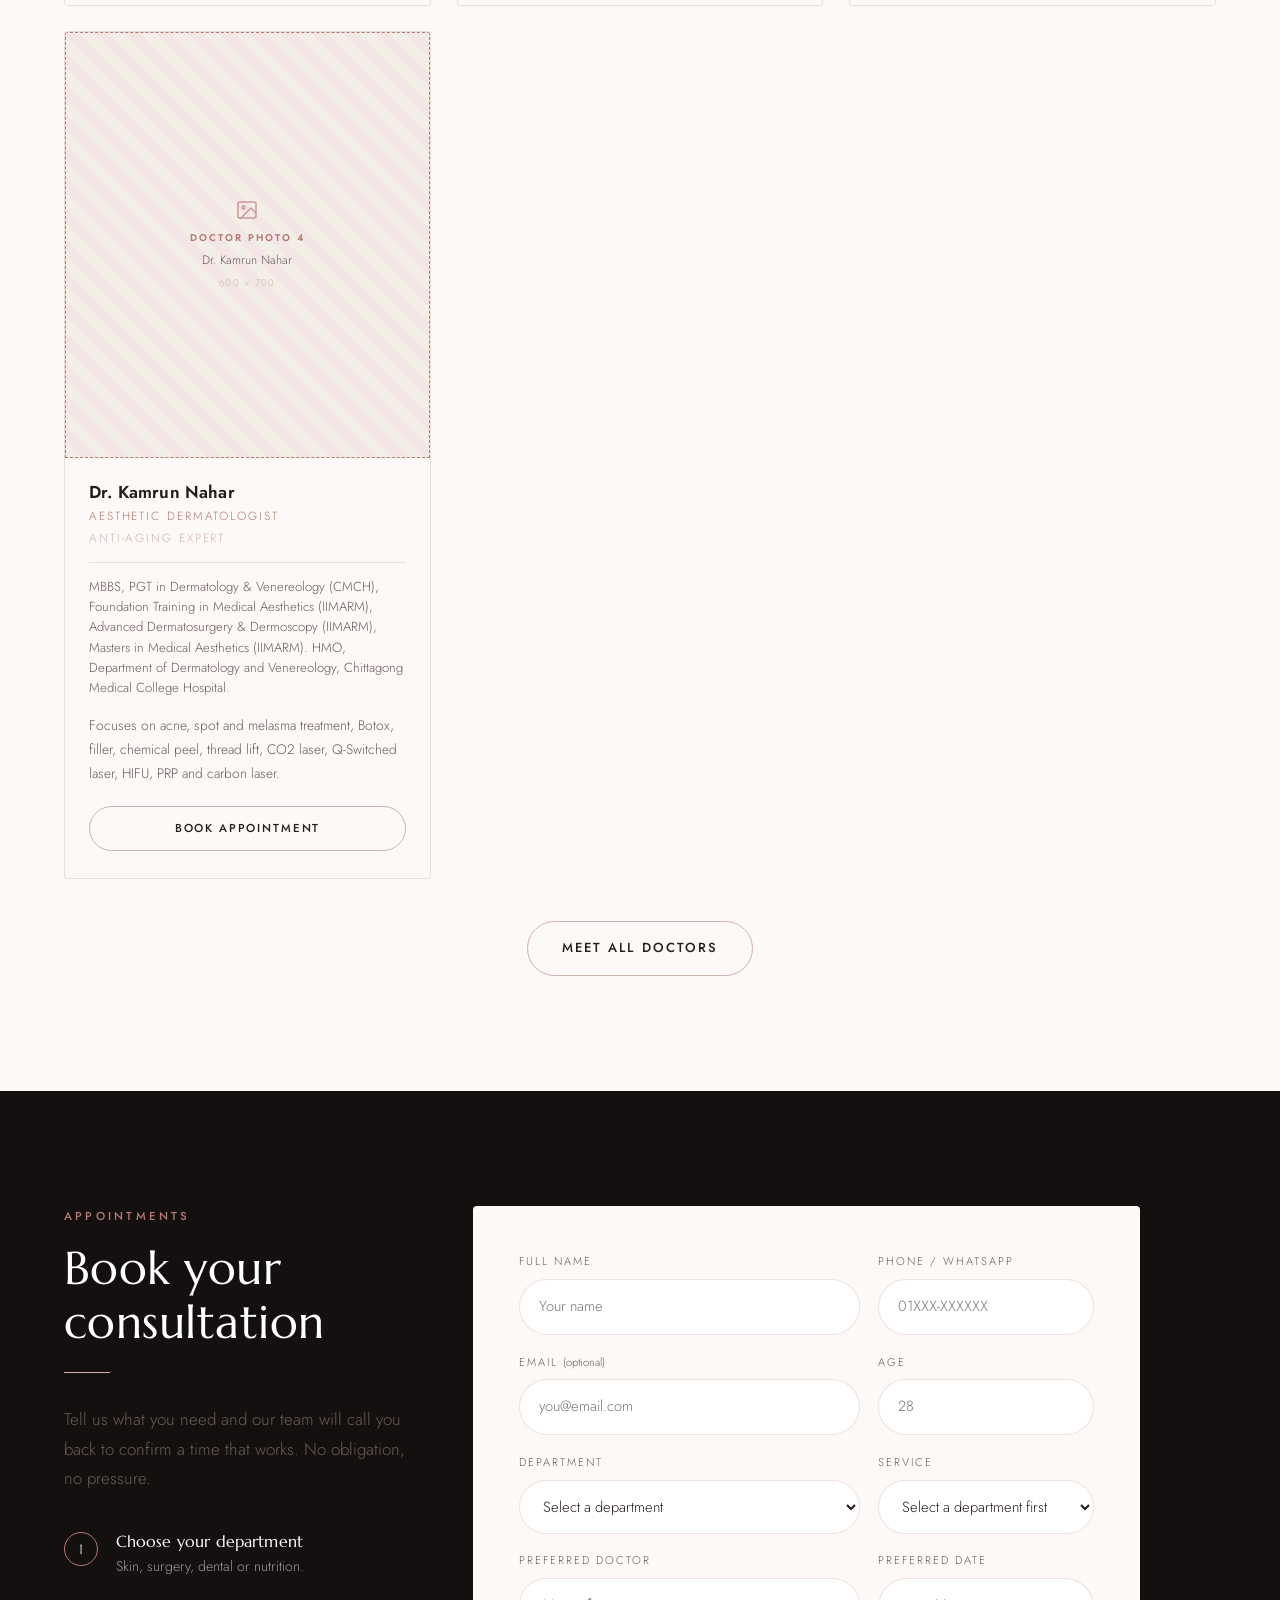
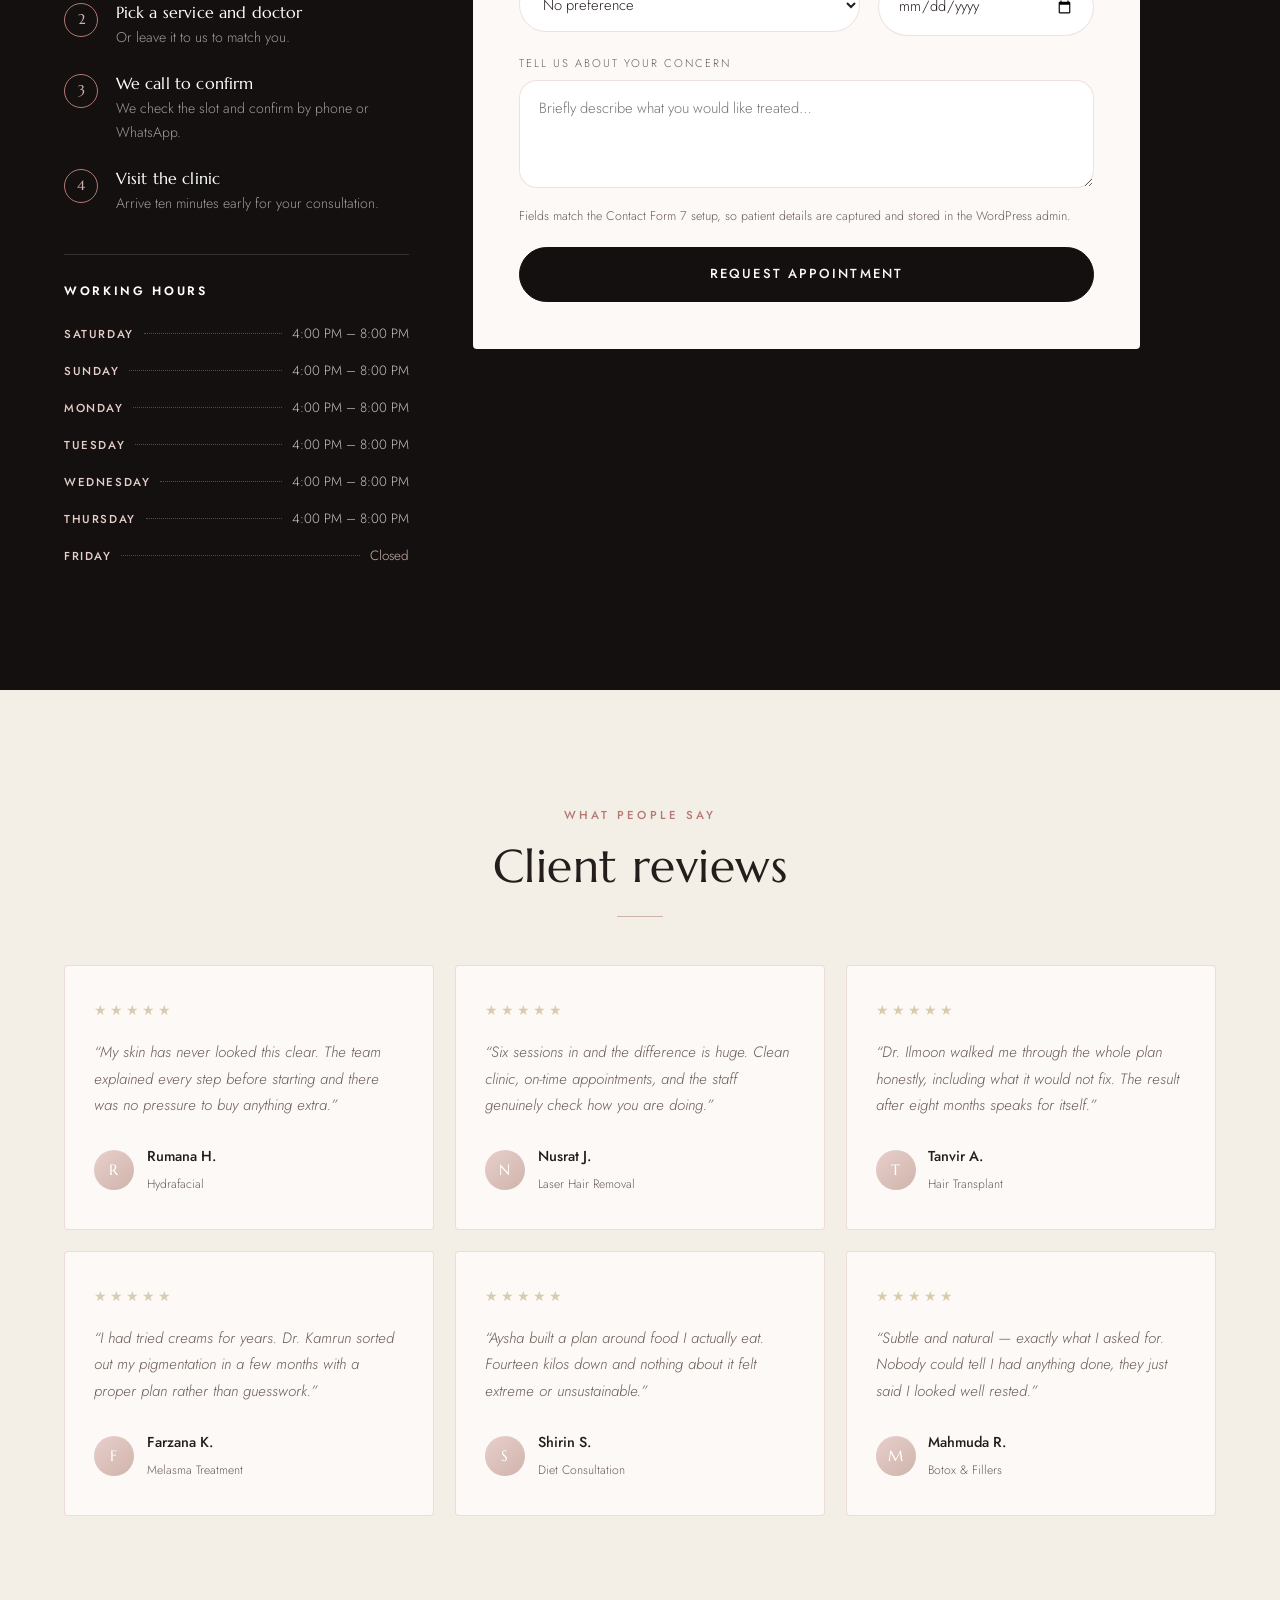
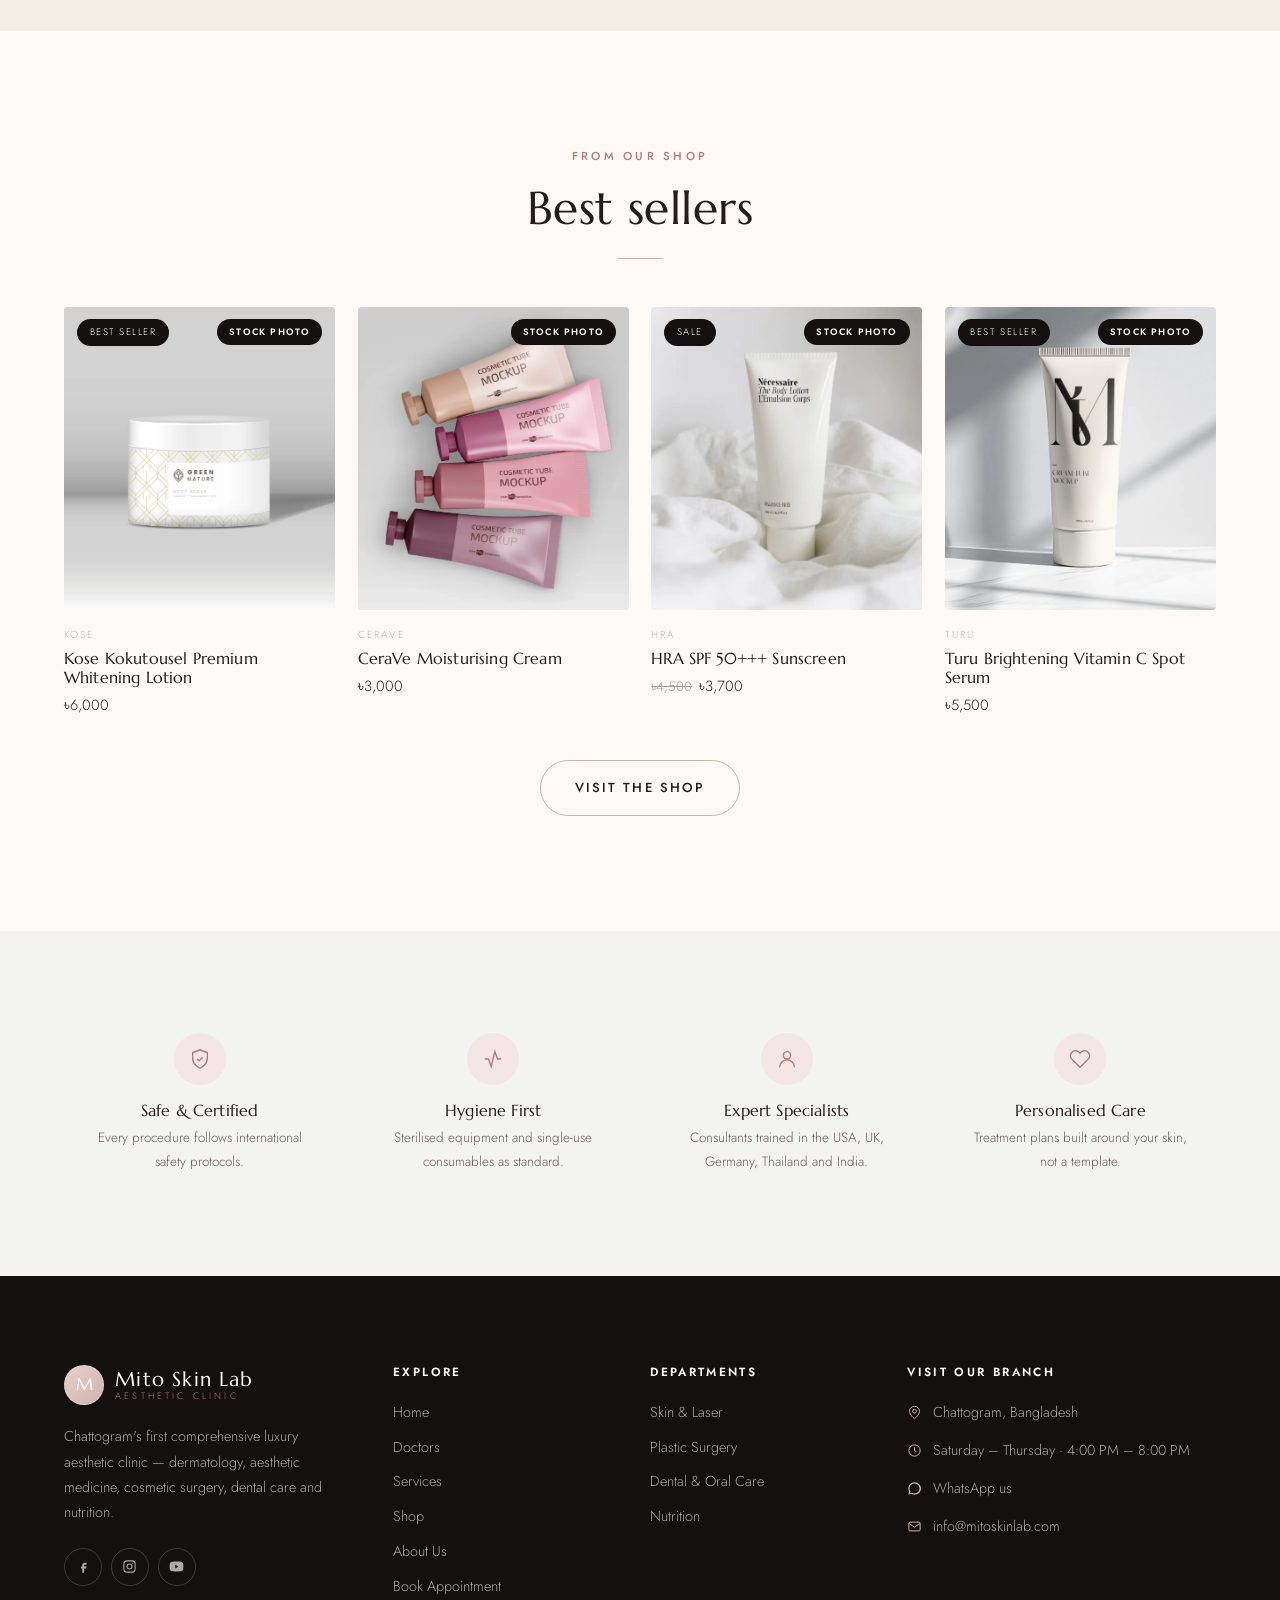
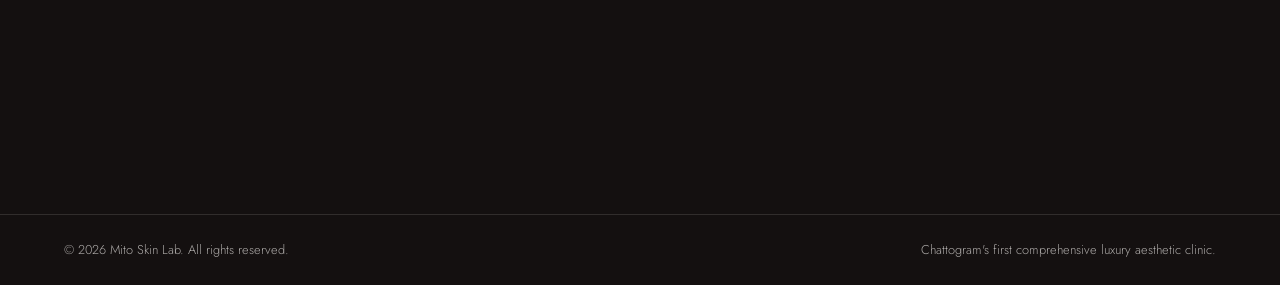
==== commit e2f2063b: "Remove hero stat badge (4 Departments / 7 Specialists / 40+ Treatments) Co-Authored-By: Claude Opus " ====
--- a/site/index.html
+++ b/site/index.html
@@ -121,11 +121,6 @@
         <a class="btn btn--light" href="booking.html">Book an Appointment</a>
         <a class="btn btn--ghost" href="services.html" style="color:#fff;border-color:rgba(255,255,255,.5)">Explore Services</a>
       </div>
-    </div>
-    <div class="hero__badge">
-      <div><b>4</b><span>Departments</span></div>
-      <div><b>7</b><span>Specialists</span></div>
-      <div><b>40+</b><span>Treatments</span></div>
     </div>
   </section>
 
--- a/site/css/mito.css
+++ b/site/css/mito.css
@@ -258,14 +258,6 @@
 .hero__checks { display: grid; grid-template-columns: repeat(2, auto); gap: .6rem 2.4rem; margin-bottom: 2.2rem; }
 .hero__check { display: flex; align-items: center; gap: .55rem; font-size: .86rem; color: rgba(255,255,255,.92); }
 .hero__check svg { width: 16px; height: 16px; color: var(--tea-rose); flex: none; }
-.hero__badge {
-  position: absolute; right: var(--gutter); bottom: clamp(28px, 5vw, 56px); z-index: 2;
-  display: flex; gap: 2.2rem; padding: 1.4rem 2rem;
-  background: rgba(252,249,246,.93); border-radius: 3px;
-}
-.hero__badge div { text-align: center; }
-.hero__badge b { display: block; font-family: var(--font-display); font-size: 1.7rem; color: var(--dusty-mauve); }
-.hero__badge span { font-size: .68rem; letter-spacing: .2em; text-transform: uppercase; color: var(--ink-soft); }
 
 /* ---------- brand strip: CeraVe, Candela, Botox (Feedback 4) ---------- */
 .brands { border-block: 1px solid var(--hairline); background: var(--chantilly); }
@@ -653,7 +645,6 @@
   .burger { display: grid; }
   .header__inner { grid-template-columns: auto 1fr; min-height: 68px; }
   .brand { justify-self: start; }
-  .hero__badge { display: none; }
 
   /* Feedback 4 — hide the full filter panel, open it from a button */
   .filter-open { display: inline-flex; }
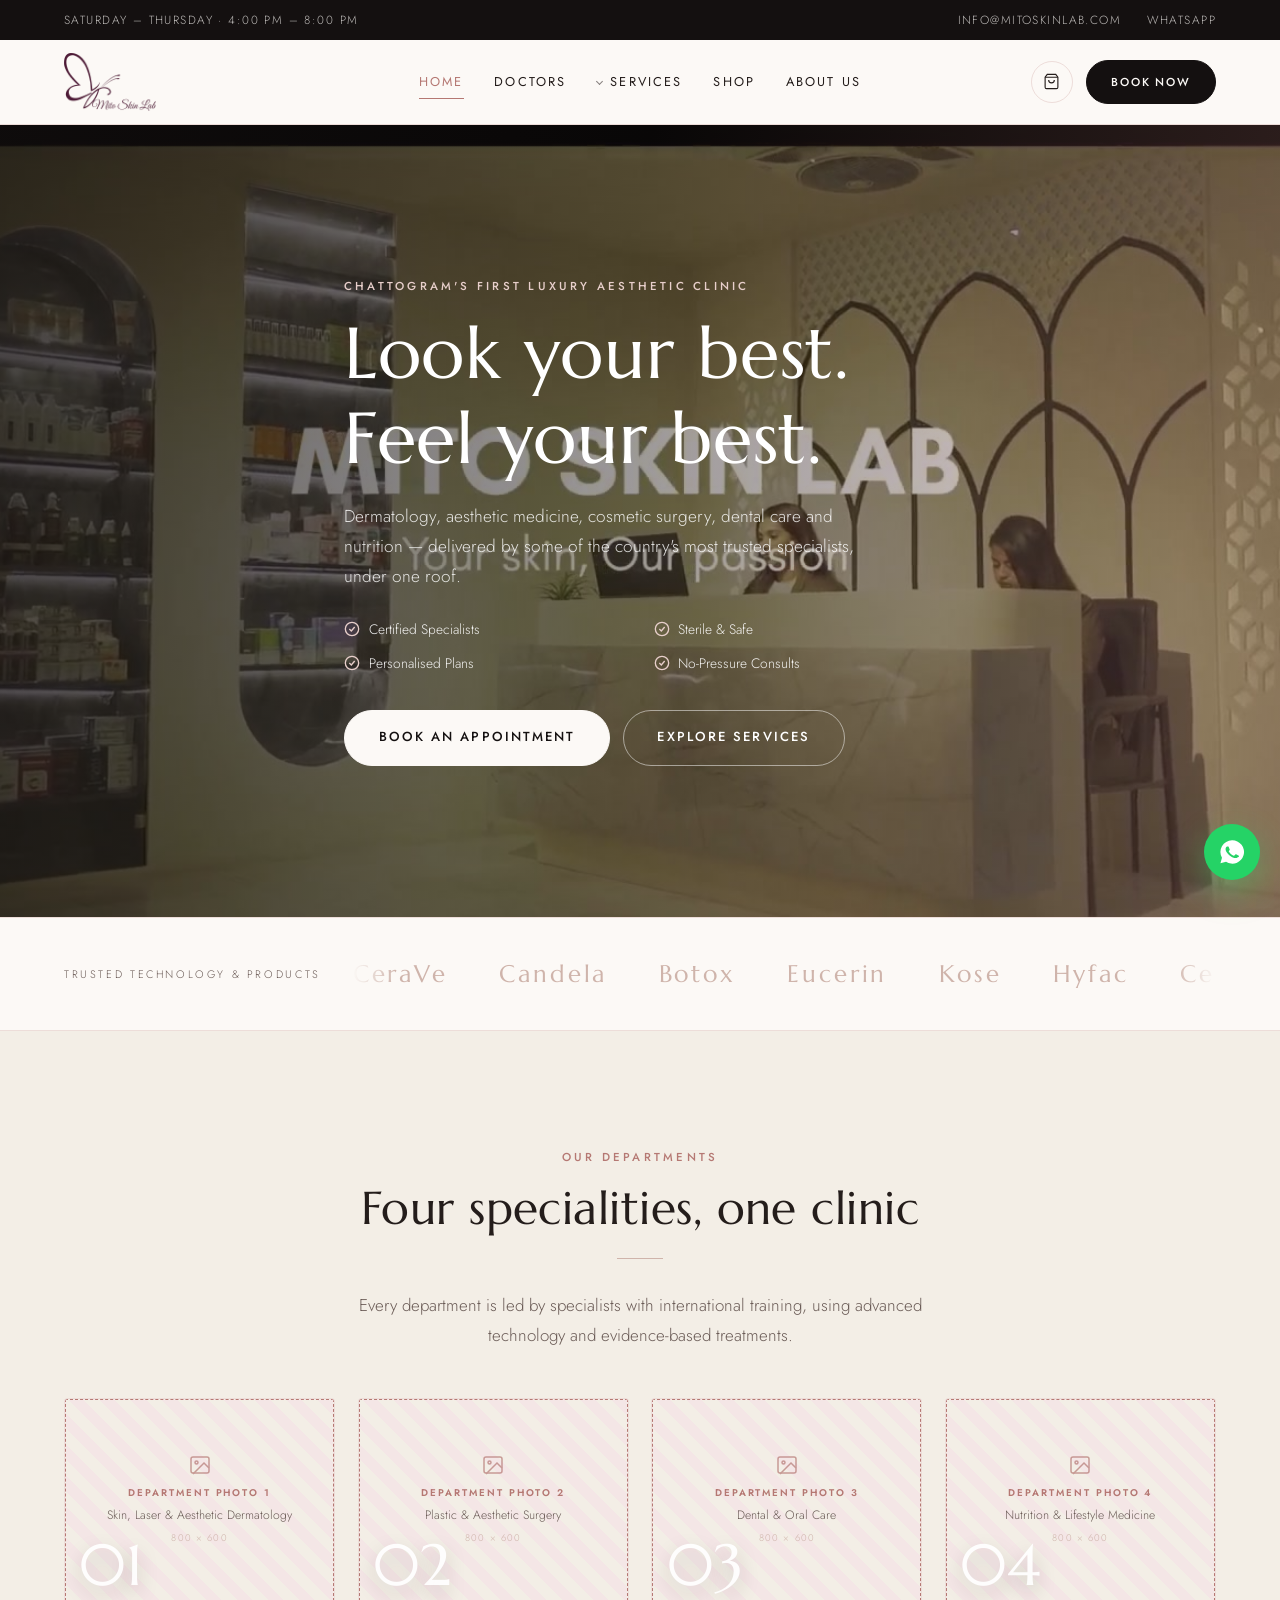
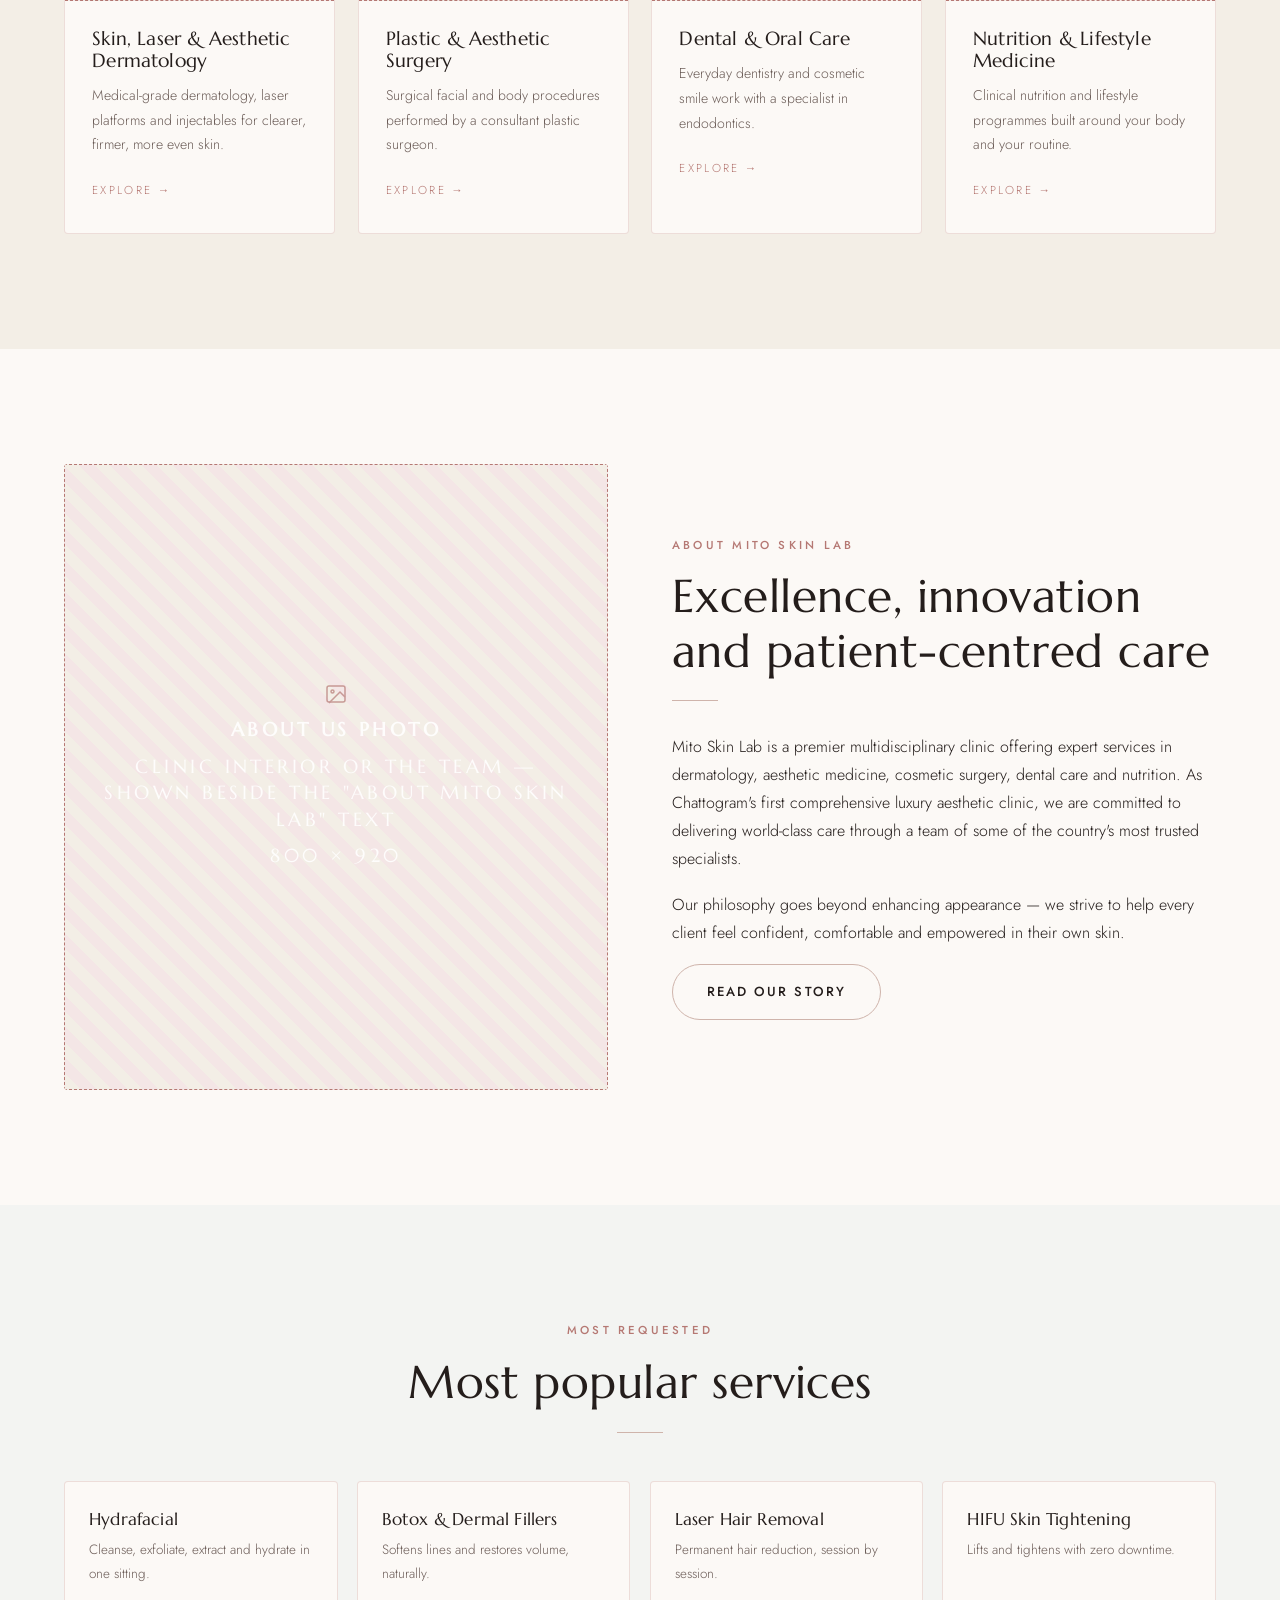
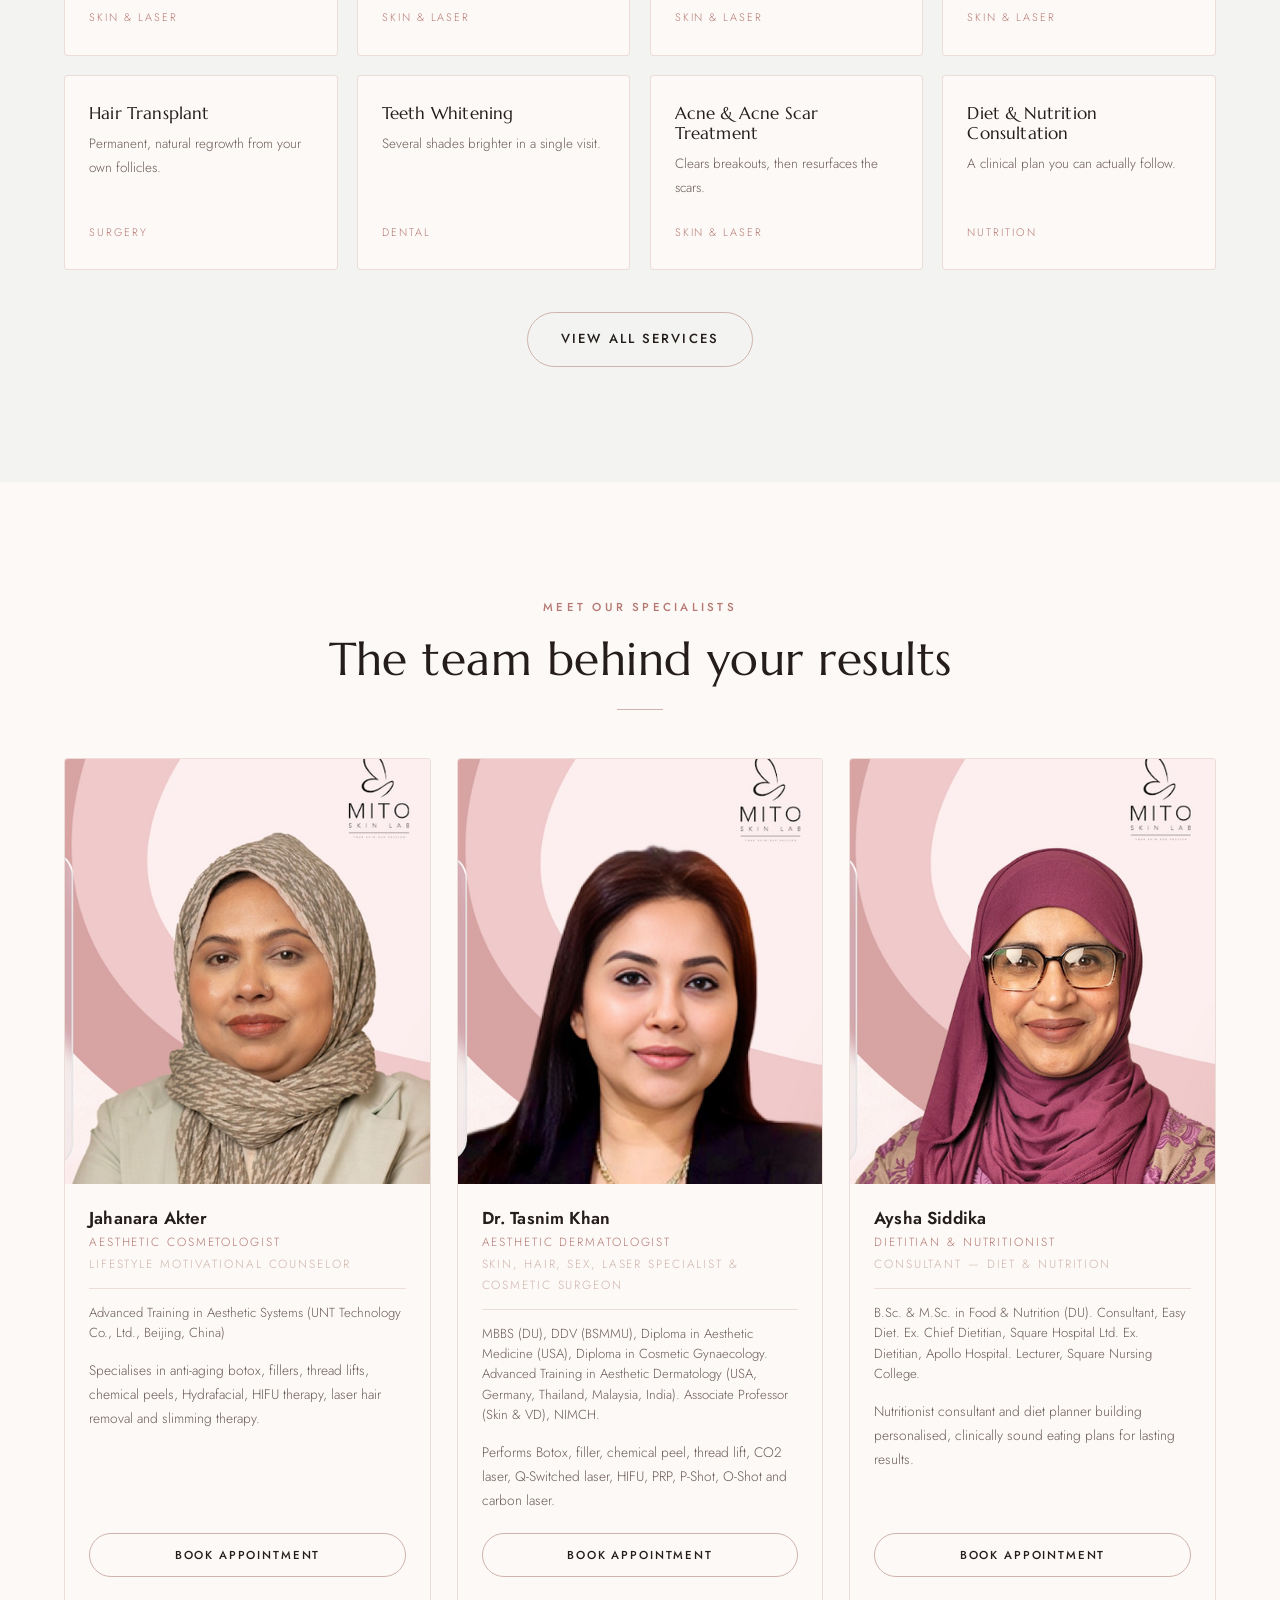
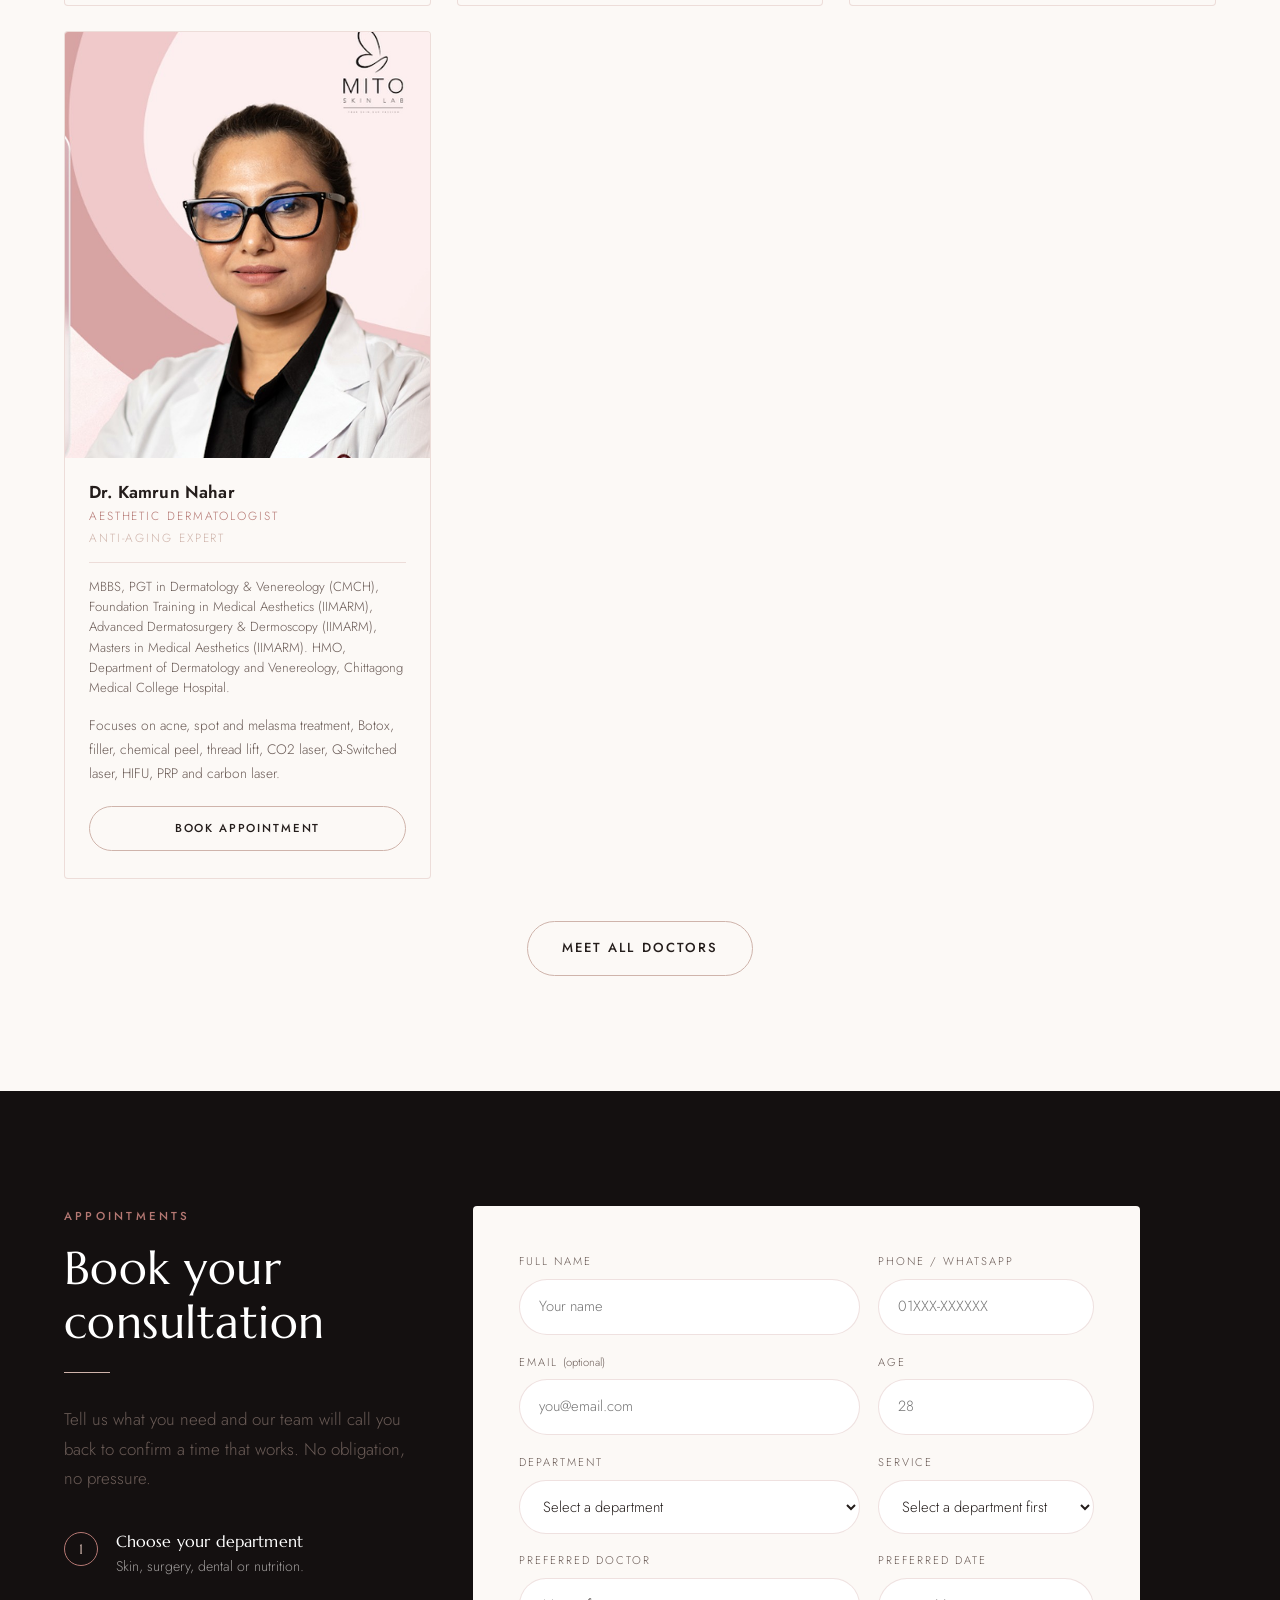
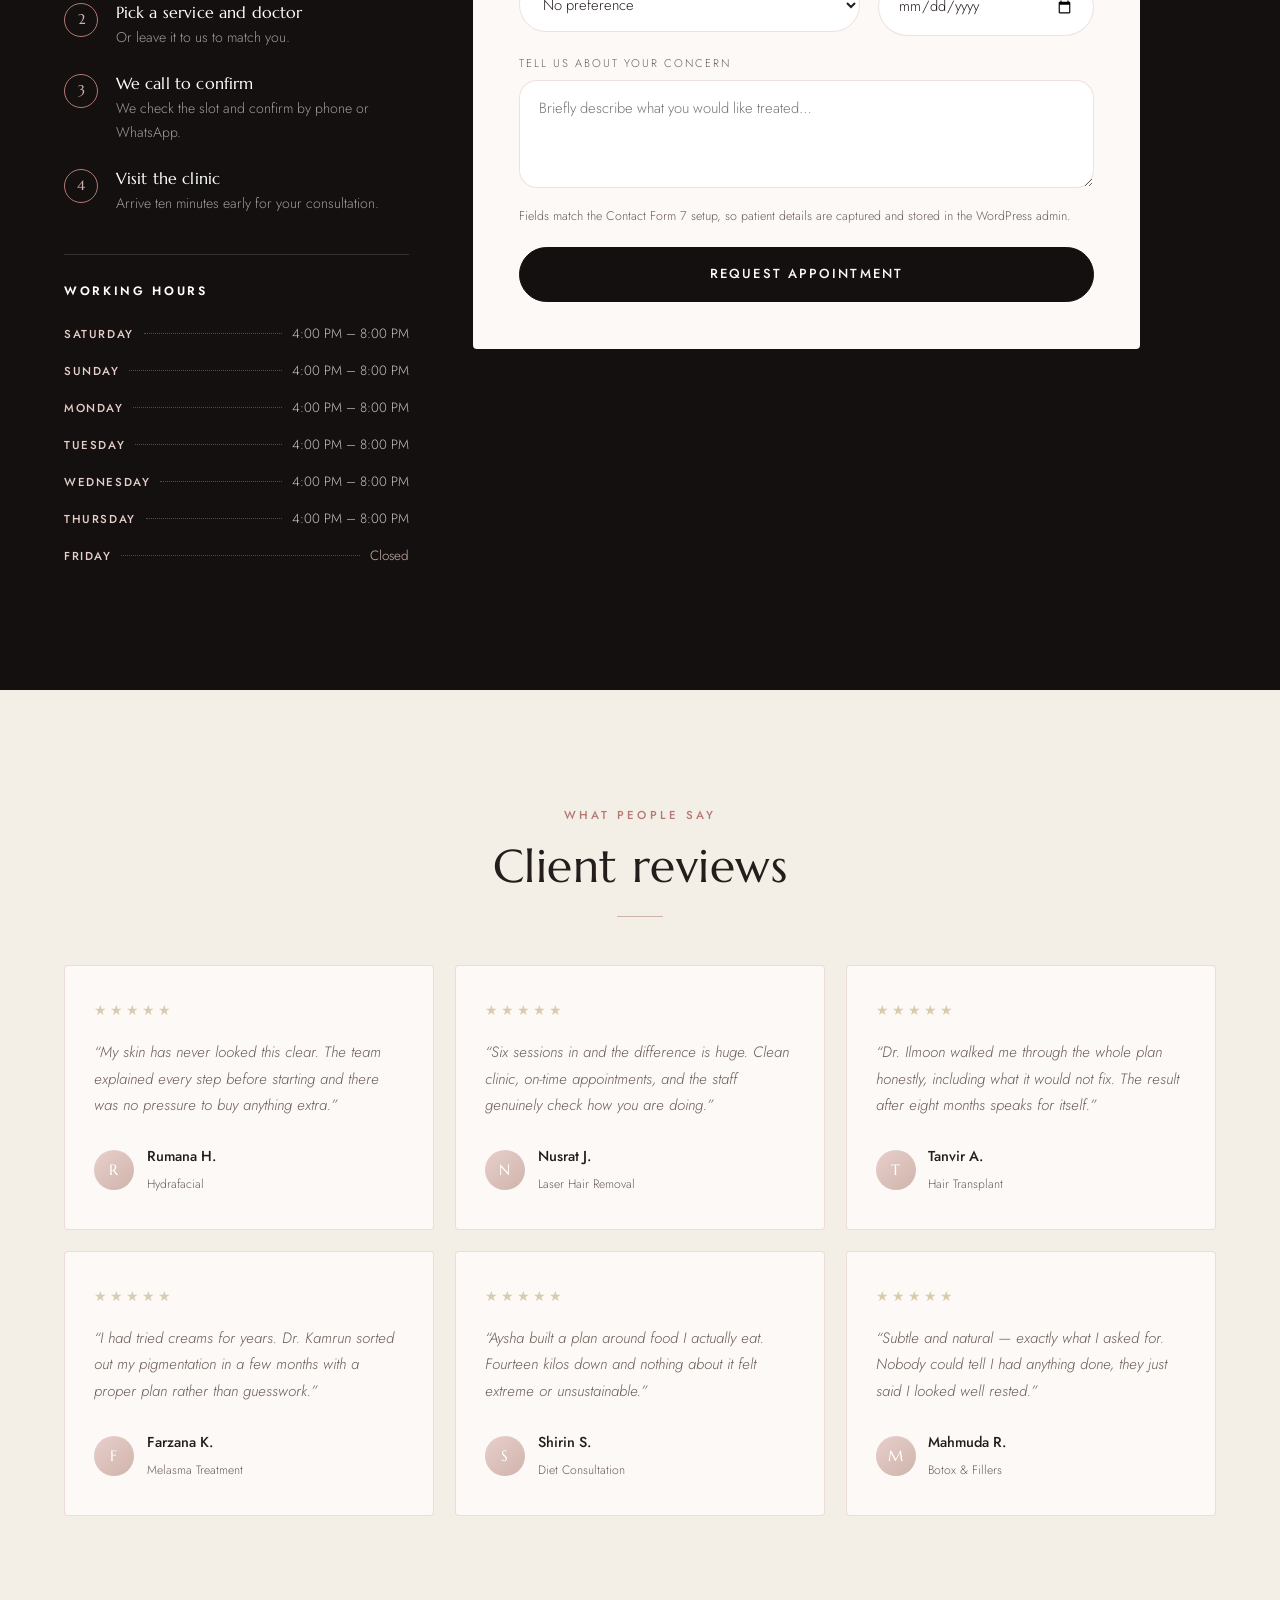
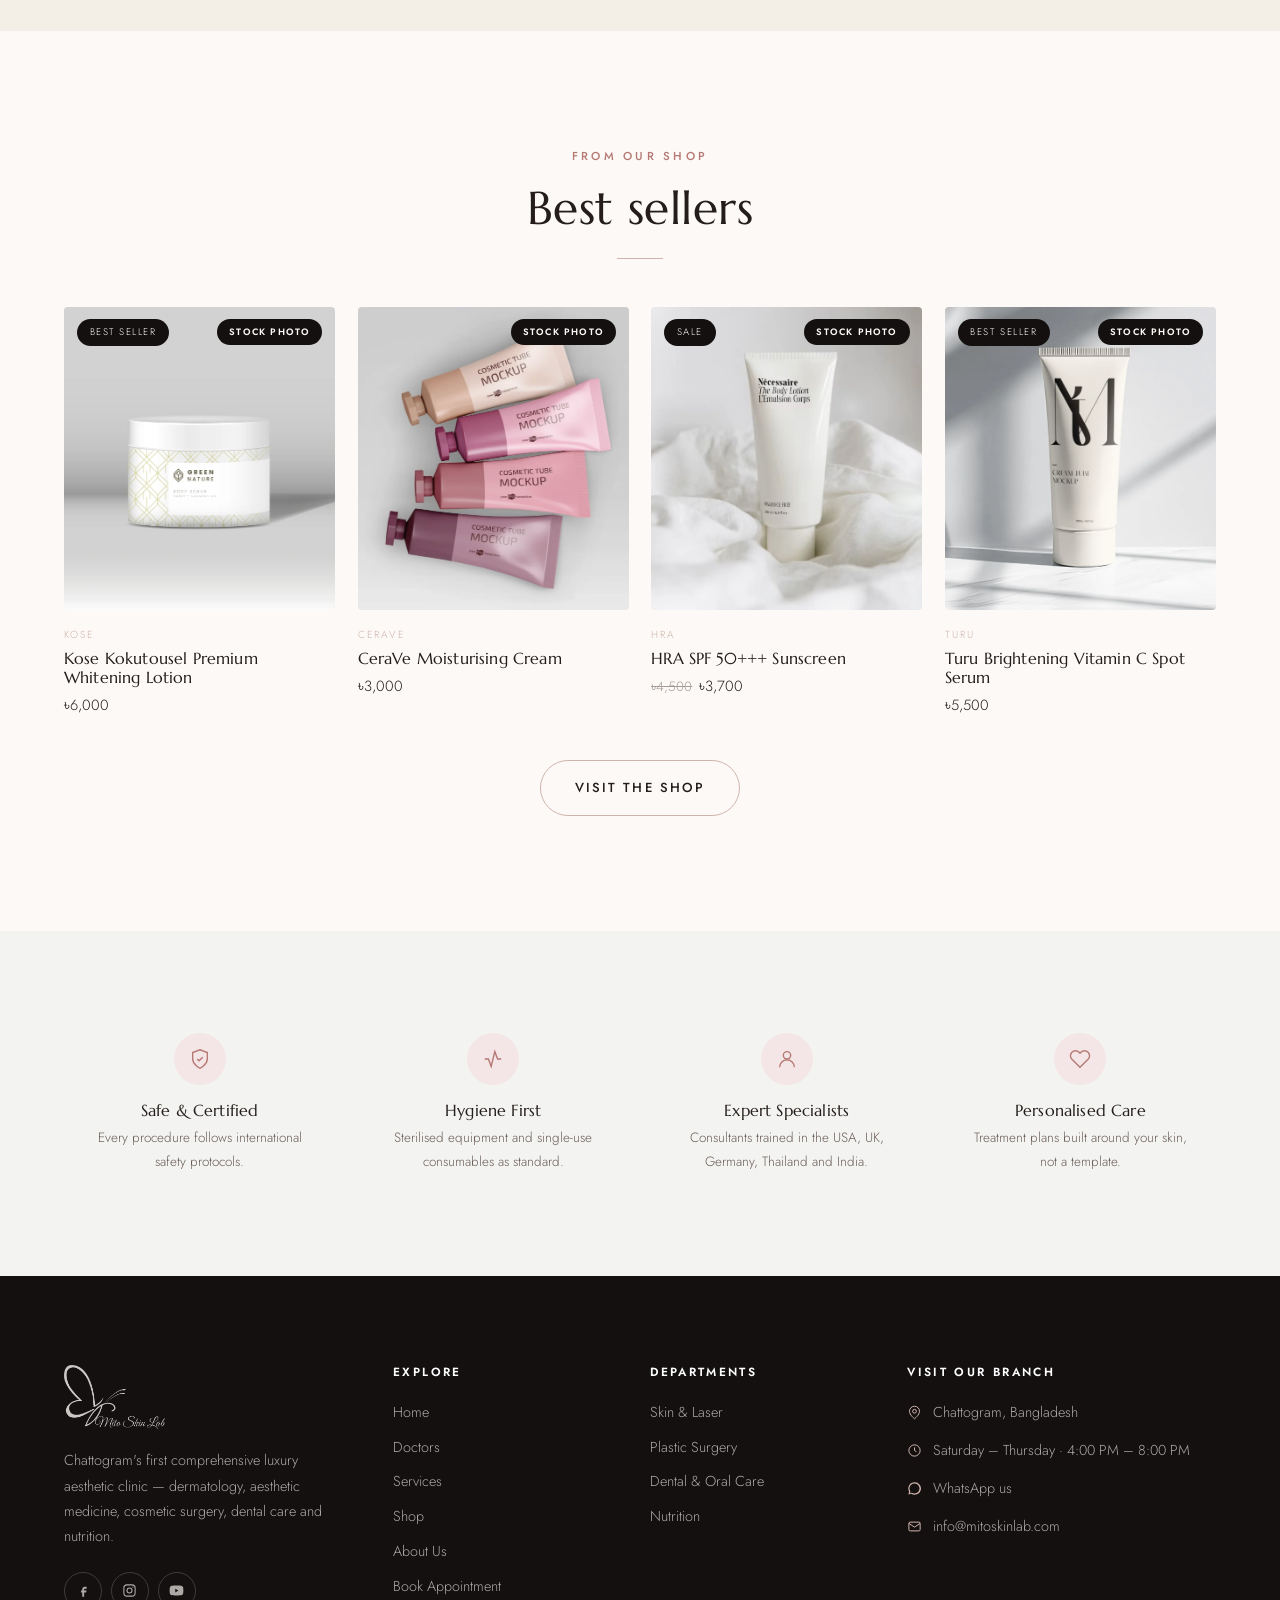
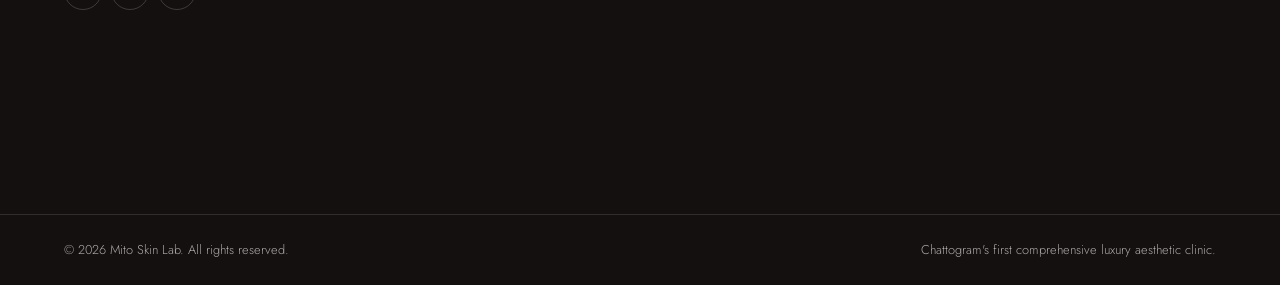
==== commit 9aff9218: "Add the real logo and doctor photos Logo: assets/logo/mito-logo.png (header) and mito-logo-white.png" ====
--- a/site/index.html
+++ b/site/index.html
@@ -27,8 +27,7 @@
 <header class="header">
   <div class="wrap header__inner">
     <a class="brand" href="index.html">
-      <span class="brand__mark">M</span>
-      <span class="brand__name">Mito Skin Lab<span class="brand__sub">Aesthetic Clinic</span></span>
+      <img class="brand__logo" src="assets/logo/mito-logo.png" alt="Mito Skin Lab — Aesthetic Clinic">
     </a>
 
     <nav class="nav">
@@ -66,7 +65,7 @@
 <!-- ===================== MOBILE NAV ===================== -->
 <div class="mobile-nav" id="mobileNav" data-open="false">
   <div class="mobile-nav__head">
-    <a class="brand" href="index.html"><span class="brand__mark">M</span><span class="brand__name">Mito Skin Lab</span></a>
+    <a class="brand" href="index.html"><img class="brand__logo" src="assets/logo/mito-logo.png" alt="Mito Skin Lab"></a>
     <button class="icon-btn" data-nav-close aria-label="Close menu">
       <svg viewBox="0 0 24 24" fill="none" stroke="currentColor" stroke-width="1.6"><path d="M18 6 6 18M6 6l12 12"/></svg>
     </button>
@@ -324,8 +323,7 @@
   <div class="wrap footer__grid">
     <div class="footer__brand">
       <a class="brand" href="index.html">
-        <span class="brand__mark">M</span>
-        <span class="brand__name">Mito Skin Lab<span class="brand__sub">Aesthetic Clinic</span></span>
+        <img class="brand__logo" src="assets/logo/mito-logo-white.png" alt="Mito Skin Lab — Aesthetic Clinic">
       </a>
       <p>Chattogram's first comprehensive luxury aesthetic clinic — dermatology, aesthetic medicine, cosmetic surgery, dental care and nutrition.</p>
       <div class="footer__social">
--- a/site/css/mito.css
+++ b/site/css/mito.css
@@ -150,6 +150,8 @@
   display: grid; place-items: center;
   font-family: var(--font-display); font-size: 1.05rem; color: #fff;
 }
+.brand__logo { height: 58px; width: auto; display: block; }
+.footer__brand .brand__logo { height: 64px; }
 .brand__name { font-family: var(--font-display); font-size: 1.24rem; letter-spacing: .06em; line-height: 1.1; }
 .brand__sub { display: block; font-size: .58rem; letter-spacing: .34em; text-transform: uppercase; color: var(--dusty-mauve); font-family: var(--font-body); }
 
